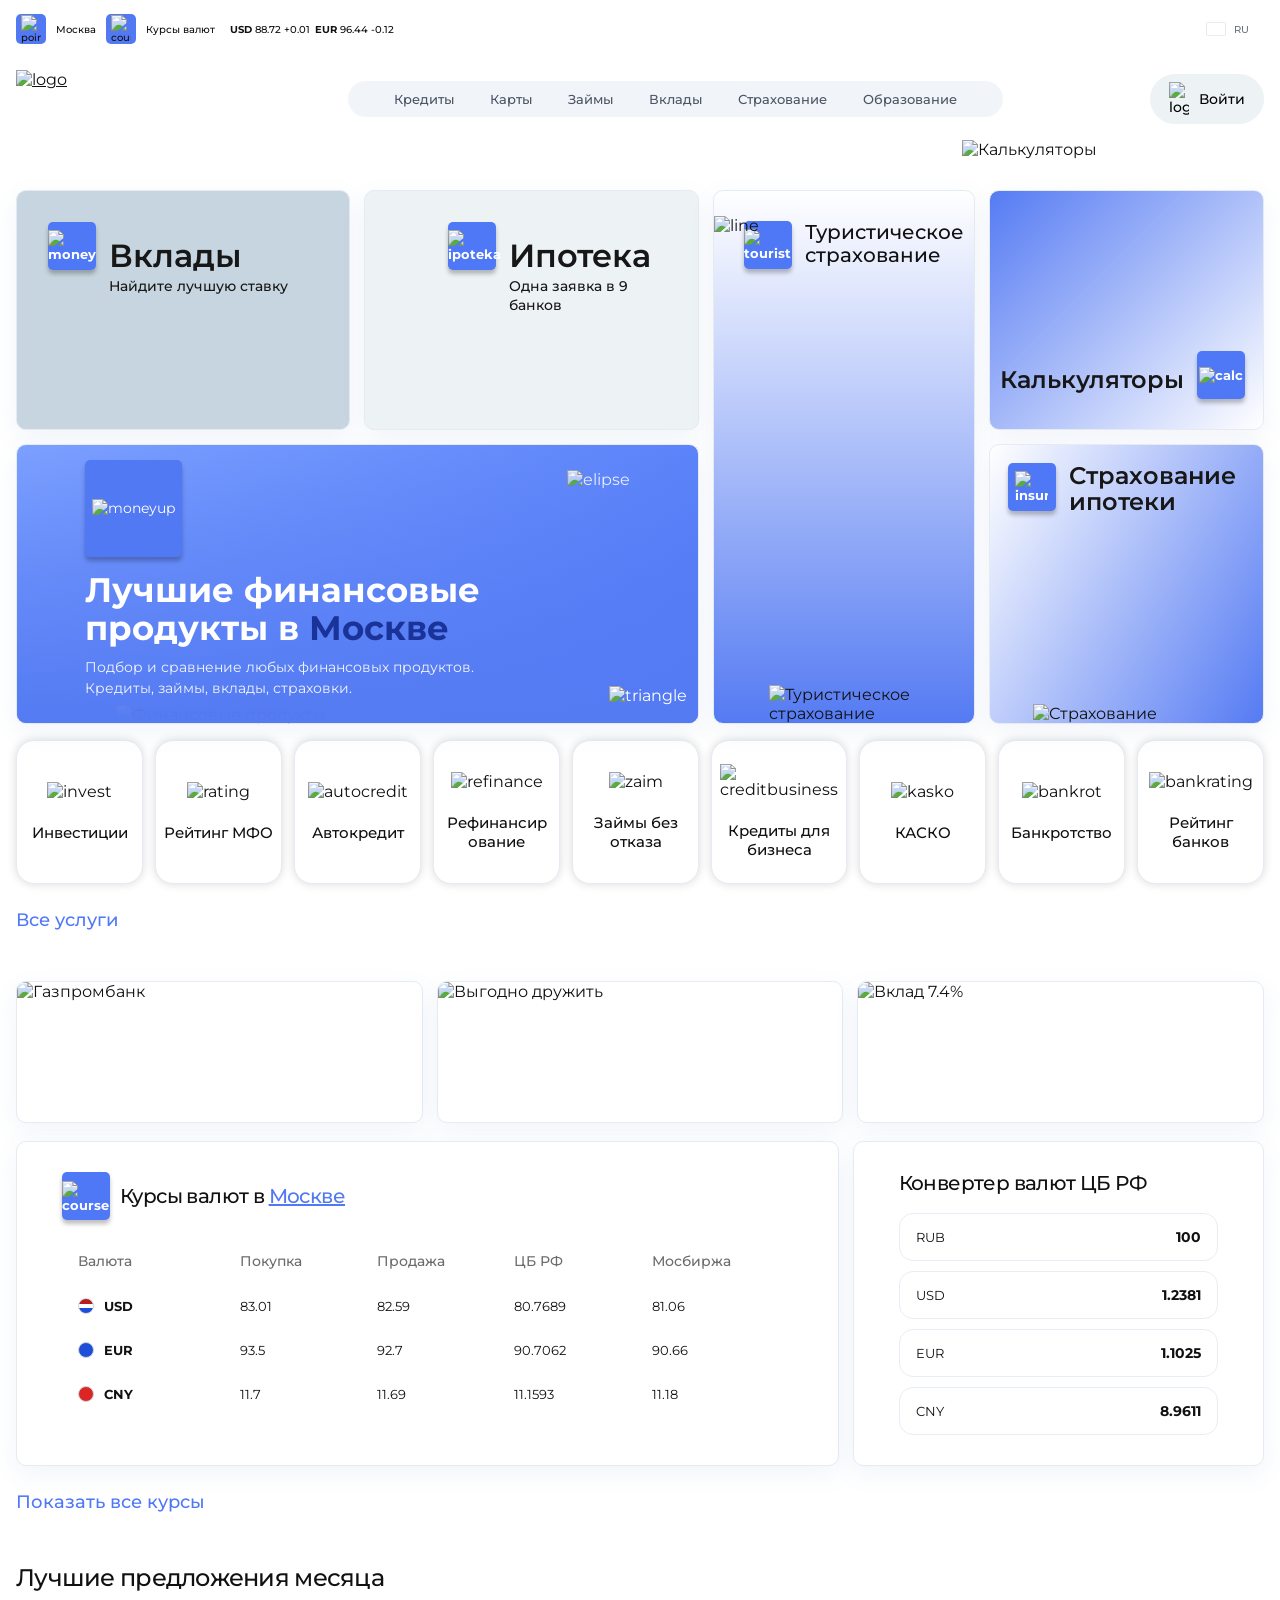
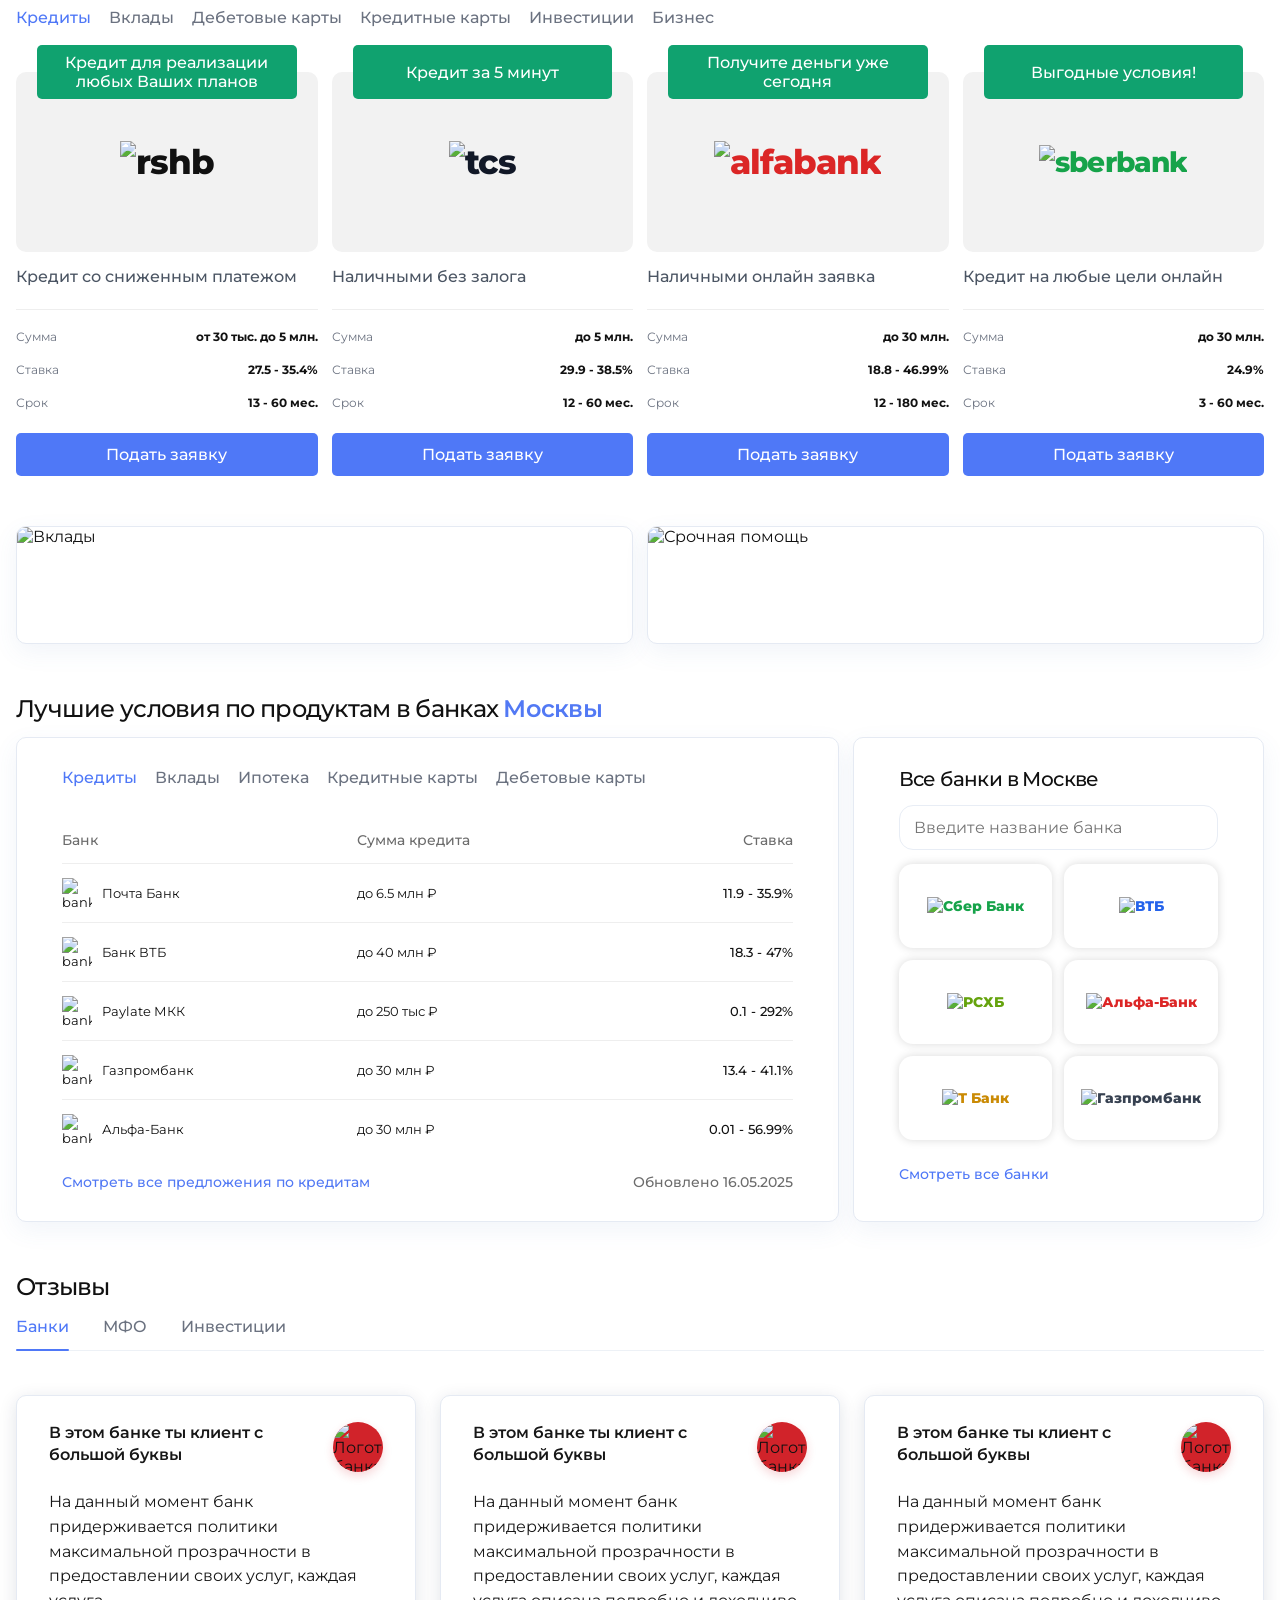
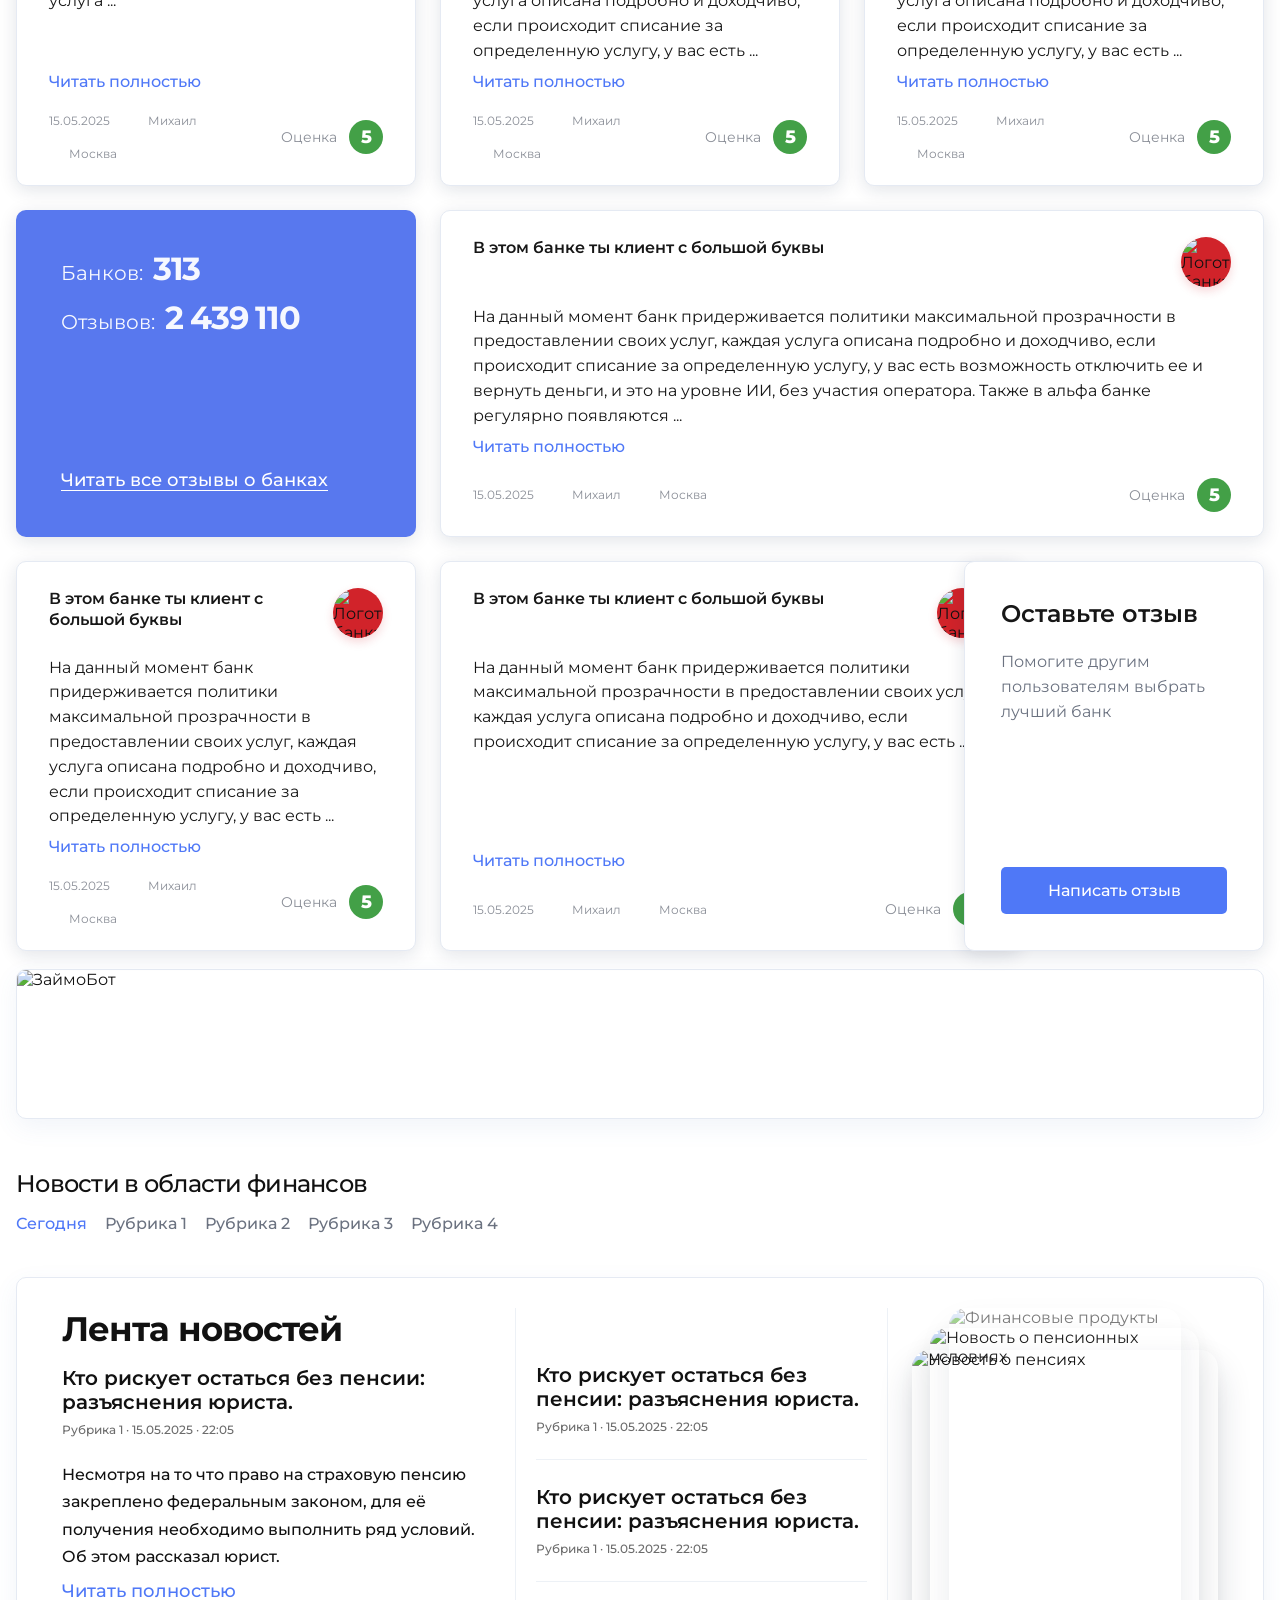
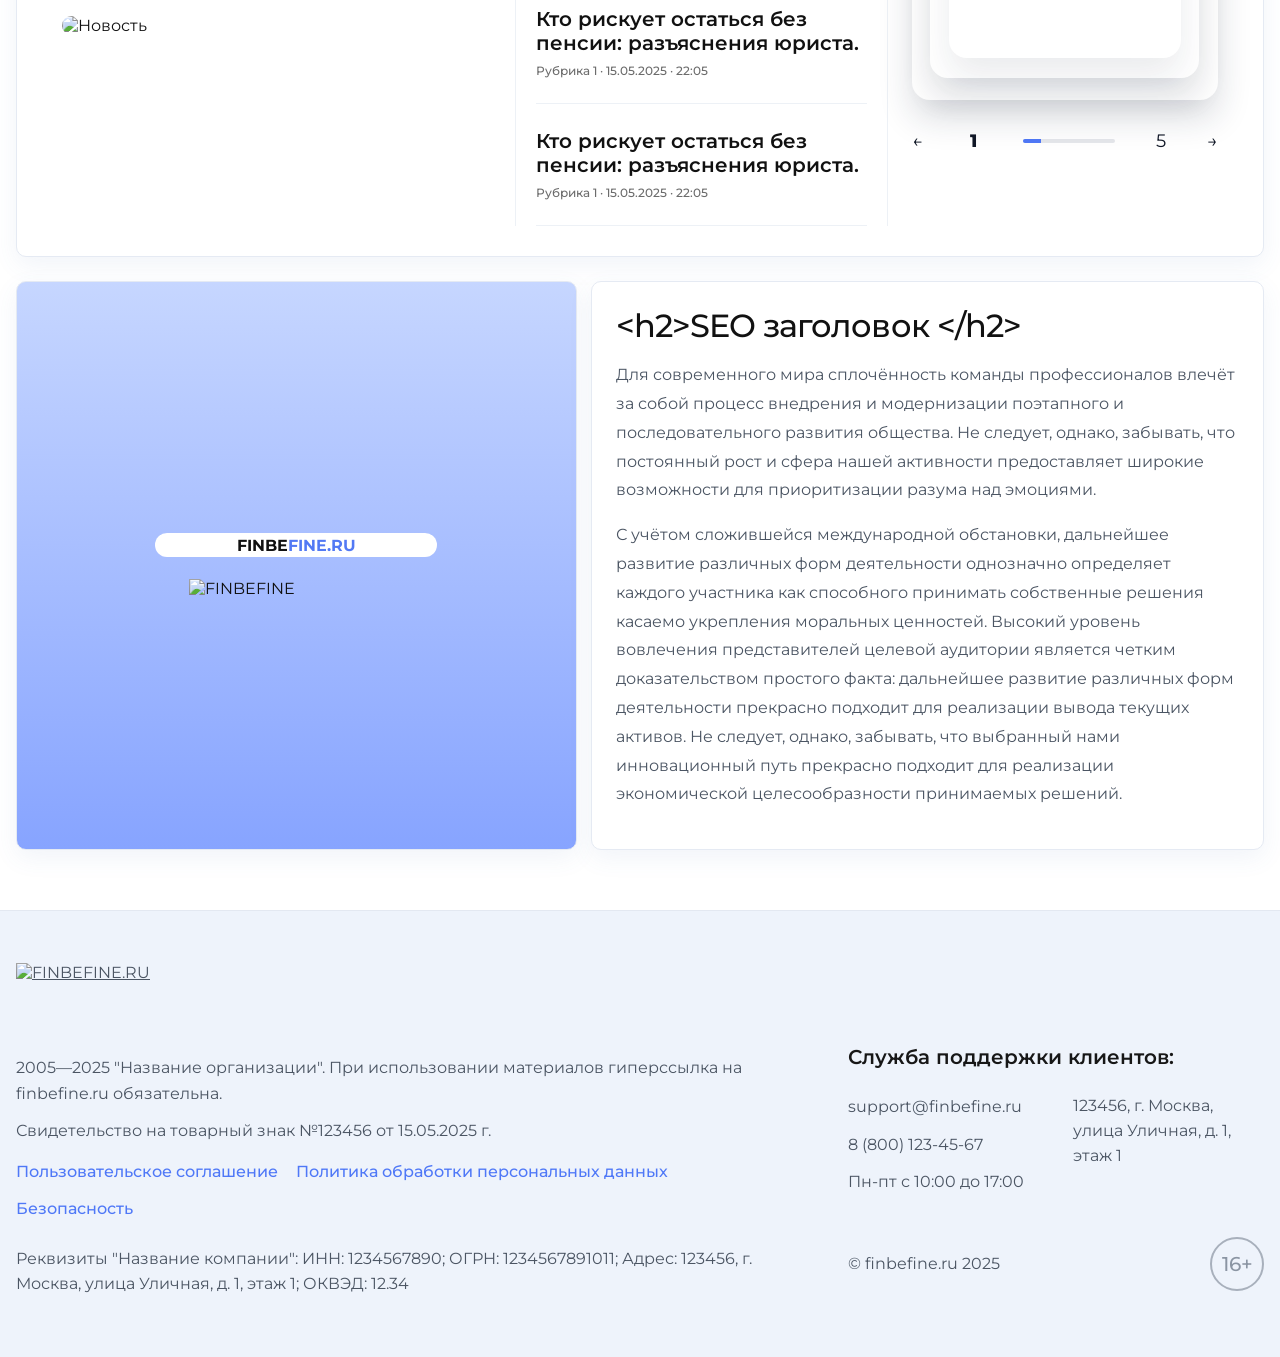
==== index.html @ 93155cd9 "Add files via upload" ====
<!doctype html>
<html lang="ru">
<head>
  <meta charset="UTF-8" />
  <meta name="viewport" content="width=device-width, initial-scale=1.0" />
  <title>FINBEFINE — главная страница</title>
  <link rel="preconnect" href="https://fonts.googleapis.com">
  <link rel="preconnect" href="https://fonts.gstatic.com" crossorigin>
  <link href="https://fonts.googleapis.com/css2?family=Montserrat:ital,wght@0,100..900;1,100..900&display=swap" rel="stylesheet">
  <link rel="icon" type="image/x-icon" href="favicon.ico">
  <link rel="stylesheet" href="./style.css?v=56">
</head>
<body>
  <header class="topbar">
    <div class="top-strip">
      <div class="container top-strip-inner">
        <div class="top-strip-links">
          <a href="#">
            <div class="icon">
              <img src="assets/point.svg" alt="point">
            </div>
            Москва
          </a>
          <div class="course">
            <a href="#">
              <div class="icon">
                <img src="assets/course.svg" alt="course">
              </div>
              Курсы валют
            </a>
            <div class="course-list">
              <div class="course-item">
                <span>USD</span>
                88.72 +0.01
              </div>
              <div class="course-item">
                <span>EUR</span>
                96.44 -0.12
              </div>
            </div>
          </div>
        </div>
        <div class="top-strip-actions language-select" data-language-select>
          <button class="language-toggle" type="button" aria-haspopup="listbox" aria-expanded="false">
            <span class="language-flag language-flag-ru" data-language-flag aria-hidden="true"></span>
            <span class="lang" data-language-current>RU</span>
            <span class="dropdown-arrow" aria-hidden="true">
              <img src="assets/arrow-down.svg" alt="">
            </span>
          </button>
          <div class="language-menu" role="listbox" aria-label="Выбор языка">
            <button class="language-option active" type="button" role="option" aria-selected="true" data-lang-value="RU" data-lang-code="ru" data-flag-class="language-flag-ru">
              <span class="language-flag language-flag-ru" aria-hidden="true"></span>
              Русский
            </button>
            <button class="language-option" type="button" role="option" aria-selected="false" data-lang-value="EN" data-lang-code="en" data-flag-class="language-flag-en">
              <span class="language-flag language-flag-en" aria-hidden="true"></span>
              English
            </button>
          </div>
        </div>
      </div>
    </div>
    <div class="container topbar-inner">
      <a href="index.html" class="brand">
        <img class="brand-mark" src="assets/logo.svg" alt="logo" />
      </a>

<input class="menu-toggle" type="checkbox" id="menu-toggle" aria-label="Открыть меню">
<label class="burger" for="menu-toggle" aria-hidden="true">
  <span></span>
  <span></span>
  <span></span>
</label>

<div class="mobile-menu">
  <nav class="nav" aria-label="Основное меню">
    <a href="credits.html">Кредиты</a>
    <a href="cards.html">Карты</a>
    <a href="zaimy.html">Займы</a>
    <a href="vklady.html">Вклады</a>
    <a href="insurance.html">Страхование</a>
    <a href="education.html">Образование</a>
  </nav>
  <button class="login-btn mobile-login-btn">
    <img src="assets/login.svg" alt="login">
    Войти
  </button>
</div>

      <div class="header-actions">
        <button class="login-btn">
          <img src="assets/login.svg" alt="login">
          Войти
        </button>
      </div>
    </div>
  </header>

  <main>
    <div class="container">
      <section class="hero">
        <img class="hero-man" src="./assets/hero-man.png" alt="Финансовые продукты" />
        <img class="hero-man-2" src="./assets/calc.png" alt="Калькуляторы" />
        <article class="card mini-card deposits-card">
          <div class="card-info">
            <div class="mini-icon">
              <img src="assets/money.svg" alt="money">
            </div>
            <div class="card-info__desc">
              <div class="mini-title">Вклады</div>
              <div class="mini-subtitle">Найдите лучшую ставку</div>
            </div>
          </div>
        </article>

        <article class="card mini-card mortgage-card">
          <div class="card-info">
            <div class="mini-icon">
              <img src="assets/ipoteka.svg" alt="ipoteka">
            </div>
            <div class="card-info__desc">
              <div class="mini-title">Ипотека</div>
              <div class="mini-subtitle">Одна заявка в 9 банков</div>
            </div>
          </div>
        </article>

        <article class="card hero-travel">
          <div class="hero-travel-line">
            <img src="assets/line.svg" alt="line">
          </div>
          <div class="card-info">
            <div class="mini-icon">
              <img src="assets/tourist.svg" alt="tourist">
            </div>
            <div class="card-info__desc">
              <h2>Туристическое страхование</h2>
            </div>
          </div>
          <img class="travel-image" src="./assets/hero-travel.png" alt="Туристическое страхование" />
        </article>

        <article class="card calc-card accent">
          <div class="card-info">
            <div class="card-info__desc">
              <div class="mini-title">Калькуляторы</div>
            </div>
            <div class="mini-icon">
              <img src="assets/calc.svg" alt="calc">
            </div>
          </div>
        </article>

        <article class="card hero-main">
          <div class="hero-card-before"></div>
          <div class="hero-main-content">
            <div class="hero-card-icon">
              <img src="assets/moneyup.svg" alt="moneyup">
            </div>
            <h1>Лучшие финансовые продукты в <span>Москве</span></h1>
            <p>Подбор и сравнение любых финансовых продуктов. Кредиты, займы, вклады, страховки.</p>
          </div>
          <div class="hero-card-circle">
            <img src="assets/elipse.svg" alt="elipse">
          </div>
          <div class="hero-card-triangle">
            <img src="assets/triangle.svg" alt="triangle">
          </div>
        </article>

        <article class="card insurance-card">
          <div class="card-info">
            <div class="mini-icon">
              <img src="assets/insurance.svg" alt="insurance">
            </div>
            <div class="card-info__desc">
              <div class="mini-title">Страхование ипотеки</div>
            </div>
          </div>
          <img src="./assets/insurance.png" alt="Страхование" />
        </article>
      </section>

      <section class="services">
        <div class="service">
          <div class="service-icon">
            <img src="assets/invest.svg" alt="invest">
          </div>
          <span>Инвестиции</span>
        </div>
        <div class="service">
          <div class="service-icon">
            <img src="assets/rating.svg" alt="rating">
          </div>
          <span>Рейтинг МФО</span>
        </div>
        <div class="service">
          <div class="service-icon">
            <img src="assets/autocredit.svg" alt="autocredit">
          </div>
          <span>Автокредит</span>
        </div>
        <div class="service">
          <div class="service-icon">
            <img src="assets/refinance.svg" alt="refinance">
          </div>
          <span>Рефинансирование</span>
        </div>
        <div class="service">
          <div class="service-icon">
            <img src="assets/zaim.svg" alt="zaim">
          </div>
          <span>Займы без отказа</span>
        </div>
        <div class="service">
          <div class="service-icon">
            <img src="assets/creditbusiness.svg" alt="creditbusiness">
          </div>
          <span>Кредиты для бизнеса</span>
        </div>
        <div class="service">
          <div class="service-icon">
            <img src="assets/kasko.svg" alt="kasko">
          </div>
          <span>КАСКО</span>
        </div>
        <div class="service">
          <div class="service-icon">
            <img src="assets/bankrot.svg" alt="bankrot">
          </div>
          <span>Банкротство</span>
        </div>
        <div class="service">
          <div class="service-icon">
            <img src="assets/bankrating.svg" alt="bankrating">
          </div>
          <span>Рейтинг банков</span>
        </div>
      </section>

      <a class="section-link" href="#">Все услуги</a>

      <section class="banners">
        <a class="banner image-banner" href="#!" aria-label="Перейти к предложению Газпромбанка"><img src="./assets/banner-gpb.png" alt="Газпромбанк"></a>
        <a class="banner image-banner" href="#!" aria-label="Перейти к предложению Выгодно дружить"><img src="./assets/banner-friend.png" alt="Выгодно дружить"></a>
        <a class="banner image-banner" href="#!" aria-label="Перейти к предложению по вкладу 7.4%"><img src="./assets/banner-purple.png" alt="Вклад 7.4%"></a>
      </section>

      <section class="rates-grid">
        <article class="rates-card">
          <div class="rates-title">
            <div class="title-icon">
              <img src="assets/course.svg" alt="course">
            </div>
            <h3>
              Курсы валют в <a href="#">Москве</a>
            </h3>
          </div>

          <div class="rates-table">
            <div class="row head">
              <div>Валюта</div>
              <div>Покупка</div>
              <div>Продажа</div>
              <div>ЦБ РФ</div>
              <div>Мосбиржа</div>
            </div>
            <div class="row">
              <div class="currency"><span class="flag us"></span>USD</div>
              <div>83.01</div>
              <div>82.59</div>
              <div>80.7689</div>
              <div>81.06</div>
            </div>
            <div class="row">
              <div class="currency"><span class="flag eu"></span>EUR</div>
              <div>93.5</div>
              <div>92.7</div>
              <div>90.7062</div>
              <div>90.66</div>
            </div>
            <div class="row">
              <div class="currency"><span class="flag cn"></span>CNY</div>
              <div>11.7</div>
              <div>11.69</div>
              <div>11.1593</div>
              <div>11.18</div>
            </div>
          </div>

        </article>

        <article class="converter-card">
          <h3>Конвертер валют ЦБ РФ</h3>
          <div class="converter-list">
            <div class="converter-row"><span>RUB</span><strong>100</strong></div>
            <div class="converter-row"><span>USD</span><strong>1.2381</strong></div>
            <div class="converter-row"><span>EUR</span><strong>1.1025</strong></div>
            <div class="converter-row"><span>CNY</span><strong>8.9611</strong></div>
          </div>
        </article>
      </section>

      <a class="section-link" href="#">Показать все курсы</a>

      <section class="offers-section">
        <div class="section-head">
          <h2>Лучшие предложения месяца</h2>
          <div class="tabs offer-tabs" role="tablist" aria-label="Лучшие предложения месяца">
            <button class="active" type="button" role="tab" aria-selected="true" data-offer-tab="credits">Кредиты</button>
            <button type="button" role="tab" aria-selected="false" data-offer-tab="deposits">Вклады</button>
            <button type="button" role="tab" aria-selected="false" data-offer-tab="debit">Дебетовые карты</button>
            <button type="button" role="tab" aria-selected="false" data-offer-tab="credit-cards">Кредитные карты</button>
            <button type="button" role="tab" aria-selected="false" data-offer-tab="investments">Инвестиции</button>
            <button type="button" role="tab" aria-selected="false" data-offer-tab="business">Бизнес</button>
          </div>
        </div>
        <div class="offers-panel active" data-offer-panel="credits">
          <div class="offers-grid">
          <article class="offer-card">
            <div class="offer-label">Кредит для реализации любых Ваших планов</div>
            <div class="offer-bank">
              <div class="offer-bank-img">
                <img src="assets/rshb.svg" alt="rshb">
              </div>
            </div>
            <div class="offer-desc">Кредит со сниженным платежом</div>
            <div class="offer-meta"><span>Сумма</span><strong>от 30 тыс. до 5 млн.</strong></div>
            <div class="offer-meta"><span>Ставка</span><strong>27.5 - 35.4%</strong></div>
            <div class="offer-meta"><span>Срок</span><strong>13 - 60 мес.</strong></div>
            <button class="primary-btn">Подать заявку</button>
          </article>
          <article class="offer-card">
            <div class="offer-label">Кредит за 5 минут</div>
            <div class="offer-bank tinkoff">
              <img src="assets/tcs.svg" alt="tcs">
            </div>
            <div class="offer-desc">Наличными без залога</div>
            <div class="offer-meta"><span>Сумма</span><strong>до 5 млн.</strong></div>
            <div class="offer-meta"><span>Ставка</span><strong>29.9 - 38.5%</strong></div>
            <div class="offer-meta"><span>Срок</span><strong>12 - 60 мес.</strong></div>
            <button class="primary-btn">Подать заявку</button>
          </article>
          <article class="offer-card">
            <div class="offer-label">Получите деньги уже сегодня</div>
            <div class="offer-bank alfa">
              <img src="assets/alfabank 1.svg" alt="alfabank">
            </div>
            <div class="offer-desc">Наличными онлайн заявка</div>
            <div class="offer-meta"><span>Сумма</span><strong>до 30 млн.</strong></div>
            <div class="offer-meta"><span>Ставка</span><strong>18.8 - 46.99%</strong></div>
            <div class="offer-meta"><span>Срок</span><strong>12 - 180 мес.</strong></div>
            <button class="primary-btn">Подать заявку</button>
          </article>
          <article class="offer-card">
            <div class="offer-label">Выгодные условия!</div>
            <div class="offer-bank sber">
              <img src="assets/sberbank.svg" alt="sberbank">
            </div>
            <div class="offer-desc">Кредит на любые цели онлайн</div>
            <div class="offer-meta"><span>Сумма</span><strong>до 30 млн.</strong></div>
            <div class="offer-meta"><span>Ставка</span><strong>24.9%</strong></div>
            <div class="offer-meta"><span>Срок</span><strong>3 - 60 мес.</strong></div>
            <button class="primary-btn">Подать заявку</button>
          </article>
          </div>
        </div>
        <div class="offers-panel" data-offer-panel="deposits">
          <div class="offers-placeholder">
            <div class="placeholder-icon">%</div>
            <h3>Вклады скоро появятся</h3>
            <p>Готовим подборку банков с понятными сроками, ставками и условиями пополнения.</p>
          </div>
        </div>
        <div class="offers-panel" data-offer-panel="debit">
          <div class="offers-placeholder">
            <div class="placeholder-icon">₽</div>
            <h3>Дебетовые карты в работе</h3>
            <p>Скоро добавим карты с кэшбэком, бесплатным обслуживанием и удобными лимитами.</p>
          </div>
        </div>
        <div class="offers-panel" data-offer-panel="credit-cards">
          <div class="offers-placeholder">
            <div class="placeholder-icon">✦</div>
            <h3>Кредитные карты появятся позже</h3>
            <p>Здесь будет подборка с льготным периодом, лимитами и стоимостью обслуживания.</p>
          </div>
        </div>
        <div class="offers-panel" data-offer-panel="investments">
          <div class="offers-placeholder">
            <div class="placeholder-icon">↑</div>
            <h3>Инвестиционные предложения готовятся</h3>
            <p>Собираем варианты для старта и пополнения инвестиционных счетов.</p>
          </div>
        </div>
        <div class="offers-panel" data-offer-panel="business">
          <div class="offers-placeholder">
            <div class="placeholder-icon">Б</div>
            <h3>Предложения для бизнеса скоро будут</h3>
            <p>Добавим расчетные счета, кредиты и сервисы для предпринимателей.</p>
          </div>
        </div>
      </section>

      <section class="double-promos">
        <a class="promo-strip image-banner" href="#!" aria-label="Перейти к баннеру Вклады"><img src="./assets/figma/promo-deposit.png" alt="Вклады"></a>
        <a class="promo-strip image-banner" href="#!" aria-label="Перейти к баннеру Срочная помощь"><img src="./assets/figma/promo-credit.png" alt="Срочная помощь"></a>
      </section>

      <section class="banks-section">
        <div class="section-head section-head-tight">
          <h2>Лучшие условия по продуктам в банках <span>Москвы</span></h2>
        </div>
        <div class="banks-grid-wide">
          <article class="terms-card">
            <div class="tabs compact bank-tabs" role="tablist" aria-label="Лучшие условия по продуктам в банках Москвы">
              <button class="active" type="button" role="tab" aria-selected="true" data-bank-tab="credits">Кредиты</button>
              <button type="button" role="tab" aria-selected="false" data-bank-tab="deposits">Вклады</button>
              <button type="button" role="tab" aria-selected="false" data-bank-tab="mortgage">Ипотека</button>
              <button type="button" role="tab" aria-selected="false" data-bank-tab="credit-cards">Кредитные карты</button>
              <button type="button" role="tab" aria-selected="false" data-bank-tab="debit">Дебетовые карты</button>
            </div>
            <div class="bank-panel active" data-bank-panel="credits">
              <div class="terms-table">
                <div class="terms-row head"><div>Банк</div><div>Сумма кредита</div><div>Ставка</div></div>
                <div class="terms-row"><div class="bank"><img src="assets/bank1.png" alt="bank"> Почта Банк</div><div>до 6.5 млн ₽</div><div>11.9 - 35.9%</div></div>
                <div class="terms-row"><div class="bank"><img src="assets/bank2.png" alt="bank"> Банк ВТБ</div><div>до 40 млн ₽</div><div>18.3 - 47%</div></div>
                <div class="terms-row"><div class="bank"><img src="assets/bank3.png" alt="bank"> Paylate МКК</div><div>до 250 тыс ₽</div><div>0.1 - 292%</div></div>
                <div class="terms-row"><div class="bank"><img src="assets/bank4.png" alt="bank"> Газпромбанк</div><div>до 30 млн ₽</div><div>13.4 - 41.1%</div></div>
                <div class="terms-row"><div class="bank"><img src="assets/bank5.png" alt="bank"> Альфа-Банк</div><div>до 30 млн ₽</div><div>0.01 - 56.99%</div></div>
              </div>
              <div class="compact-bottom">
                <a href="#">Смотреть все предложения по кредитам</a>
                <div class="date">Обновлено 16.05.2025</div>
              </div>
            </div>
            <div class="bank-panel" data-bank-panel="deposits">
              <div class="offers-placeholder bank-placeholder">
                <div class="placeholder-icon">%</div>
                <h3>Условия по вкладам скоро появятся</h3>
                <p>Подготовим ставки, сроки размещения и минимальные суммы по банкам Москвы.</p>
              </div>
            </div>
            <div class="bank-panel" data-bank-panel="mortgage">
              <div class="offers-placeholder bank-placeholder">
                <div class="placeholder-icon">⌂</div>
                <h3>Ипотечные условия в работе</h3>
                <p>Здесь появятся программы с первоначальным взносом, ставками и сроками кредита.</p>
              </div>
            </div>
            <div class="bank-panel" data-bank-panel="credit-cards">
              <div class="offers-placeholder bank-placeholder">
                <div class="placeholder-icon">✦</div>
                <h3>Кредитные карты добавим позже</h3>
                <p>Скоро покажем лимиты, льготные периоды и стоимость обслуживания по банкам.</p>
              </div>
            </div>
            <div class="bank-panel" data-bank-panel="debit">
              <div class="offers-placeholder bank-placeholder">
                <div class="placeholder-icon">₽</div>
                <h3>Дебетовые карты скоро будут</h3>
                <p>Добавим условия по кэшбэку, обслуживанию, переводам и снятию наличных.</p>
              </div>
            </div>
          </article>
          <article class="banks-list-card">
            <h3>Все банки в Москве</h3>
            <input class="bank-search" type="text" placeholder="Введите название банка" aria-label="Поиск банка" />
            <div class="bank-tiles" data-bank-list>
              <a class="bank-tile green" href="#!" data-bank-name="Сбер Банк Sberbank СБЕР">
                <img src="assets/sberbank-mini.svg" alt="Сбер Банк">
              </a>
              <a class="bank-tile blue" href="#!" data-bank-name="ВТБ VTB">
                <img src="assets/vtb-mini.svg" alt="ВТБ">
              </a>
              <a class="bank-tile green2" href="#!" data-bank-name="РСХБ Россельхозбанк">
                <img src="assets/rshb-mini.svg" alt="РСХБ">
              </a>
              <a class="bank-tile red" href="#!" data-bank-name="Альфа-Банк Альфа Банк Alfabank">
                <img src="assets/alfabank-mini.svg" alt="Альфа-Банк">
              </a>
              <a class="bank-tile yellow" href="#!" data-bank-name="Т Банк Тинькофф T-Банк Tinkoff">
                <img src="assets/tcs-mini.svg" alt="Т Банк">
              </a>
              <a class="bank-tile gray" href="#!" data-bank-name="Газпромбанк Газпром Банк">
                <img src="assets/gazprombank-mini.svg" alt="Газпромбанк">
              </a>
            </div>
            <div class="bank-empty" hidden>
              <div class="placeholder-icon">?</div>
              <h4>Банк не найден</h4>
              <p>Попробуйте изменить запрос или посмотреть полный список банков.</p>
            </div>
            <a class="section-link" href="#">Смотреть все банки</a>
          </article>
        </div>
      </section>

      <section class="reviews-section">
        <div class="section-head section-head-tight">
          <h2>Отзывы</h2>
          <div class="tabs compact review-tabs" role="tablist" aria-label="Отзывы">
            <button class="active" type="button" role="tab" aria-selected="true" data-review-tab="banks">Банки</button>
            <button type="button" role="tab" aria-selected="false" data-review-tab="mfo">МФО</button>
            <button type="button" role="tab" aria-selected="false" data-review-tab="investments">Инвестиции</button>
          </div>
        </div>
        <div class="review-panel active" data-review-panel="banks">
          <div class="reviews-grid">
            <article class="review-card review-one">
              <div class="review-top"><h4>В этом банке ты клиент с большой буквы</h4><span class="review-badge"><img src="assets/bank-logo.png" alt="Логотип банка"></span></div>
              <p>На данный момент банк придерживается политики максимальной прозрачности в предоставлении своих услуг, каждая услуга ...</p>
              <a href="#" class="section-link">Читать полностью</a>
            <div class="review-bottom">
              <div class="review-meta"><span>15.05.2025</span><span>Михаил</span><span>Москва</span></div>
              <div class="review-score"><span>Оценка</span><b class="score">5</b></div>
            </div>
            </article>
            <article class="review-card review-two">
              <div class="review-top"><h4>В этом банке ты клиент с большой буквы</h4><span class="review-badge"><img src="assets/bank-logo.png" alt="Логотип банка"></span></div>
              <p>На данный момент банк придерживается политики максимальной прозрачности в предоставлении своих услуг, каждая услуга описана подробно и доходчиво, если происходит списание за определенную услугу, у вас есть ...</p>
              <a href="#" class="section-link">Читать полностью</a>
            <div class="review-bottom">
              <div class="review-meta"><span>15.05.2025</span><span>Михаил</span><span>Москва</span></div>
              <div class="review-score"><span>Оценка</span><b class="score">5</b></div>
            </div>
            </article>
            <article class="review-card review-three">
              <div class="review-top"><h4>В этом банке ты клиент с большой буквы</h4><span class="review-badge"><img src="assets/bank-logo.png" alt="Логотип банка"></span></div>
              <p>На данный момент банк придерживается политики максимальной прозрачности в предоставлении своих услуг, каждая услуга описана подробно и доходчиво, если происходит списание за определенную услугу, у вас есть ...</p>
              <a href="#" class="section-link">Читать полностью</a>
            <div class="review-bottom">
              <div class="review-meta"><span>15.05.2025</span><span>Михаил</span><span>Москва</span></div>
              <div class="review-score"><span>Оценка</span><b class="score">5</b></div>
            </div>
            </article>
            <article class="review-card review-stat">
              <img class="stat-icon" src="./assets/figma/reviews-chat.png" alt="" />
              <div class="stat-line"><span>Банков:</span><strong>313</strong></div>
              <div class="stat-line"><span>Отзывов:</span><strong>2 439 110</strong></div>
              <a class="ghost-btn" href="#">Читать все отзывы о банках</a>
            </article>
            <article class="review-card review-wide">
              <div class="review-top"><h4>В этом банке ты клиент с большой буквы</h4><span class="review-badge"><img src="assets/bank-logo.png" alt="Логотип банка"></span></div>
              <p>На данный момент банк придерживается политики максимальной прозрачности в предоставлении своих услуг, каждая услуга описана подробно и доходчиво, если происходит списание за определенную услугу, у вас есть возможность отключить ее и вернуть деньги, и это на уровне ИИ, без участия оператора. Также в альфа банке регулярно появляются ...</p>
              <a href="#" class="section-link">Читать полностью</a>
            <div class="review-bottom">
              <div class="review-meta"><span>15.05.2025</span><span>Михаил</span><span>Москва</span></div>
              <div class="review-score"><span>Оценка</span><b class="score">5</b></div>
            </div>
            </article>
            <article class="review-card review-four">
              <div class="review-top"><h4>В этом банке ты клиент с большой буквы</h4><span class="review-badge"><img src="assets/bank-logo.png" alt="Логотип банка"></span></div>
              <p>На данный момент банк придерживается политики максимальной прозрачности в предоставлении своих услуг, каждая услуга описана подробно и доходчиво, если происходит списание за определенную услугу, у вас есть ...</p>
              <a href="#" class="section-link">Читать полностью</a>
            <div class="review-bottom">
              <div class="review-meta"><span>15.05.2025</span><span>Михаил</span><span>Москва</span></div>
              <div class="review-score"><span>Оценка</span><b class="score">5</b></div>
            </div>
            </article>
            <article class="review-card review-five">
              <div class="review-top"><h4>В этом банке ты клиент с большой буквы</h4><span class="review-badge"><img src="assets/bank-logo.png" alt="Логотип банка"></span></div>
              <p>На данный момент банк придерживается политики максимальной прозрачности в предоставлении своих услуг, каждая услуга описана подробно и доходчиво, если происходит списание за определенную услугу, у вас есть ...</p>
              <a href="#" class="section-link">Читать полностью</a>
            <div class="review-bottom">
              <div class="review-meta"><span>15.05.2025</span><span>Михаил</span><span>Москва</span></div>
              <div class="review-score"><span>Оценка</span><b class="score">5</b></div>
            </div>
            </article>
            <article class="review-card leave-review">
              <h4>Оставьте отзыв</h4>
              <p>Помогите другим пользователям выбрать лучший банк</p>
              <button class="primary-btn">Написать отзыв</button>
            </article>
          </div>
        </div>
        <div class="review-panel" data-review-panel="mfo">
          <div class="offers-placeholder review-placeholder">
            <div class="placeholder-icon">М</div>
            <h3>Отзывы о МФО скоро появятся</h3>
            <p>Соберем свежие оценки пользователей по займам, скорости выдачи и качеству поддержки.</p>
          </div>
        </div>
        <div class="review-panel" data-review-panel="investments">
          <div class="offers-placeholder review-placeholder">
            <div class="placeholder-icon">↑</div>
            <h3>Отзывы об инвестициях в работе</h3>
            <p>Здесь появятся мнения клиентов о брокерах, приложениях и инвестиционных сервисах.</p>
          </div>
        </div>
      </section>

      <a class="bot-banner image-banner long-banner" href="#!" aria-label="Перейти к ЗаймоБоту"><img src="./assets/figma/promo-bot.png" alt="ЗаймоБот"></a>

      <section class="news-section">
        <div class="section-head section-head-tight">
          <h2>Новости в области финансов</h2>
          <div class="tabs compact news-tabs" role="tablist" aria-label="Новости в области финансов">
            <button class="active" type="button" role="tab" aria-selected="true" data-news-tab="today">Сегодня</button>
            <button type="button" role="tab" aria-selected="false" data-news-tab="rubric-1">Рубрика 1</button>
            <button type="button" role="tab" aria-selected="false" data-news-tab="rubric-2">Рубрика 2</button>
            <button type="button" role="tab" aria-selected="false" data-news-tab="rubric-3">Рубрика 3</button>
            <button type="button" role="tab" aria-selected="false" data-news-tab="rubric-4">Рубрика 4</button>
          </div>
        </div>
        <div class="news-panel active" data-news-panel="today">
        <article class="news-card">
          <div class="news-col news-feature">
            <h3>Лента новостей</h3>
            <h4>Кто рискует остаться без пенсии: разъяснения юриста.</h4>
            <div class="news-meta">Рубрика 1 · 15.05.2025 · 22:05</div>
            <p>Несмотря на то что право на страховую пенсию закреплено федеральным законом, для её получения необходимо выполнить ряд условий. Об этом рассказал юрист.</p>
            <a href="#" class="section-link">Читать полностью</a>
            <img src="./assets/figma/news-old-man.png" alt="Новость">
          </div>
          <div class="news-col news-list">
            <div class="news-item"><h5>Кто рискует остаться без пенсии: разъяснения юриста.</h5><div class="news-meta">Рубрика 1 · 15.05.2025 · 22:05</div></div>
            <div class="news-item"><h5>Кто рискует остаться без пенсии: разъяснения юриста.</h5><div class="news-meta">Рубрика 1 · 15.05.2025 · 22:05</div></div>
            <div class="news-item"><h5>Кто рискует остаться без пенсии: разъяснения юриста.</h5><div class="news-meta">Рубрика 1 · 15.05.2025 · 22:05</div></div>
            <div class="news-item"><h5>Кто рискует остаться без пенсии: разъяснения юриста.</h5><div class="news-meta">Рубрика 1 · 15.05.2025 · 22:05</div></div>
          </div>
          <div class="news-col news-slider" data-news-slider>
            <div class="news-slider-stack">
              <img class="slider-layer slider-layer-back slider-layer-back-two" data-slider-back-two src="./assets/hero-travel.png" alt="Следующая новость">
              <img class="slider-layer slider-layer-back slider-layer-back-one" data-slider-back-one src="./assets/figma/news-old-man.png" alt="Следующая новость">
              <img class="slider-layer slider-layer-front" data-slider-image src="./assets/figma/news-old-woman.png" alt="Новость о пенсиях">
            </div>
            <div class="slider-nav">
              <button class="slider-arrow" type="button" data-slider-prev aria-label="Предыдущая новость">←</button>
              <span class="slider-count" data-slider-current>1</span>
              <div class="slider-bar"><i data-slider-progress></i></div>
              <span data-slider-total>5</span>
              <button class="slider-arrow" type="button" data-slider-next aria-label="Следующая новость">→</button>
            </div>
          </div>
        </article>
        </div>
        <div class="news-panel" data-news-panel="rubric-1">
          <div class="offers-placeholder news-placeholder">
            <div class="placeholder-icon">1</div>
            <h3>Новости рубрики 1 скоро появятся</h3>
            <p>Подготовим материалы, аналитику и полезные обновления по этой теме.</p>
          </div>
        </div>
        <div class="news-panel" data-news-panel="rubric-2">
          <div class="offers-placeholder news-placeholder">
            <div class="placeholder-icon">2</div>
            <h3>Рубрика 2 пока наполняется</h3>
            <p>Здесь появится подборка свежих финансовых новостей и разборов.</p>
          </div>
        </div>
        <div class="news-panel" data-news-panel="rubric-3">
          <div class="offers-placeholder news-placeholder">
            <div class="placeholder-icon">3</div>
            <h3>Материалы рубрики 3 в работе</h3>
            <p>Скоро добавим публикации, которые помогут быстрее ориентироваться в финансах.</p>
          </div>
        </div>
        <div class="news-panel" data-news-panel="rubric-4">
          <div class="offers-placeholder news-placeholder">
            <div class="placeholder-icon">4</div>
            <h3>Рубрика 4 скоро будет доступна</h3>
            <p>Команда готовит новые статьи и важные обновления для этого раздела.</p>
          </div>
        </div>
      </section>

      <section class="seo-section">
        <article class="seo-brand card">
          <div class="logo-name">
            FINBE<span>FINE.RU</span>
          </div>
          <img src="assets/logo-seo.png" alt="FINBEFINE" />
        </article>
        <article class="seo-copy card">
          <h2>&lt;h2&gt;SEO заголовок &lt;/h2&gt;</h2>
          <p>Для современного мира сплочённость команды профессионалов влечёт за собой процесс внедрения и модернизации поэтапного и последовательного развития общества. Не следует, однако, забывать, что постоянный рост и сфера нашей активности предоставляет широкие возможности для приоритизации разума над эмоциями.</p>
          <p>С учётом сложившейся международной обстановки, дальнейшее развитие различных форм деятельности однозначно определяет каждого участника как способного принимать собственные решения касаемо укрепления моральных ценностей. Высокий уровень вовлечения представителей целевой аудитории является четким доказательством простого факта: дальнейшее развитие различных форм деятельности прекрасно подходит для реализации вывода текущих активов. Не следует, однако, забывать, что выбранный нами инновационный путь прекрасно подходит для реализации экономической целесообразности принимаемых решений.</p>
        </article>
      </section>
    </div>
  </main>

  <footer class="site-footer">
    <div class="container footer-wrap">
      <div class="footer-left">
        <a href="index.html" class="brand footer-brand">
          <img class="brand-mark" src="assets/logo.svg" alt="FINBEFINE.RU" />
        </a>
        <p>2005—2025 "Название организации". При использовании материалов гиперссылка на finbefine.ru обязательна.</p>
        <p>Свидетельство на товарный знак №123456 от 15.05.2025 г.</p>
        <div class="footer-links">
          <a href="#">Пользовательское соглашение</a>
          <a href="#">Политика обработки персональных данных</a>
          <a href="#">Безопасность</a>
        </div>
        <p>Реквизиты "Название компании": ИНН: 1234567890; ОГРН: 1234567891011; Адрес: 123456, г. Москва, улица Уличная, д. 1, этаж 1; ОКВЭД: 12.34</p>
      </div>
      <div class="footer-right">
        <nav class="footer-socials" aria-label="Социальные сети">
          <a href="#!" aria-label="Дзен"><img src="assets/dzen.svg" alt=""></a>
          <a href="#!" aria-label="ВКонтакте"><img src="assets/vk.svg" alt=""></a>
          <a href="#!" aria-label="Telegram"><img src="assets/tg.svg" alt=""></a>
        </nav>
        <div class="support-title">Служба поддержки клиентов:</div>
        <div class="footer-support">
          <div class="footer-support-main">
            <a href="mailto:support@finbefine.ru">support@finbefine.ru</a>
            <a href="tel:88001234567">8 (800) 123-45-67</a>
            <span>Пн-пт с 10:00 до 17:00</span>
          </div>
          <address>123456, г. Москва, улица Уличная, д. 1, этаж 1</address>
        </div>
        <div class="footer-bottom-row">
          <div class="copy">© finbefine.ru 2025</div>
          <div class="age-badge" aria-label="Возрастное ограничение 16 плюс">16+</div>
        </div>
      </div>
    </div>
  </footer>
  <script>
    document.addEventListener('DOMContentLoaded', function () {
      function setupTabs(tabSelector, panelSelector, tabAttribute, panelAttribute) {
        var tabs = Array.prototype.slice.call(document.querySelectorAll(tabSelector));
        var panels = Array.prototype.slice.call(document.querySelectorAll(panelSelector));

        tabs.forEach(function (tab) {
          tab.addEventListener('click', function () {
            var target = tab.getAttribute(tabAttribute);

            tabs.forEach(function (item) {
              var isActive = item === tab;
              item.classList.toggle('active', isActive);
              item.setAttribute('aria-selected', isActive ? 'true' : 'false');
            });

            panels.forEach(function (panel) {
              panel.classList.toggle('active', panel.getAttribute(panelAttribute) === target);
            });
          });
        });
      }

      setupTabs('[data-offer-tab]', '[data-offer-panel]', 'data-offer-tab', 'data-offer-panel');
      setupTabs('[data-bank-tab]', '[data-bank-panel]', 'data-bank-tab', 'data-bank-panel');
      setupTabs('[data-review-tab]', '[data-review-panel]', 'data-review-tab', 'data-review-panel');
      setupTabs('[data-news-tab]', '[data-news-panel]', 'data-news-tab', 'data-news-panel');

      var languageSelect = document.querySelector('[data-language-select]');
      if (languageSelect) {
        var languageToggle = languageSelect.querySelector('.language-toggle');
        var languageCurrent = languageSelect.querySelector('[data-language-current]');
        var languageFlag = languageSelect.querySelector('[data-language-flag]');
        var languageOptions = Array.prototype.slice.call(languageSelect.querySelectorAll('.language-option'));

        function closeLanguageMenu() {
          languageSelect.classList.remove('open');
          languageToggle.setAttribute('aria-expanded', 'false');
        }

        languageToggle.addEventListener('click', function () {
          var isOpen = languageSelect.classList.toggle('open');
          languageToggle.setAttribute('aria-expanded', isOpen ? 'true' : 'false');
        });

        languageOptions.forEach(function (option) {
          option.addEventListener('click', function () {
            languageCurrent.textContent = option.getAttribute('data-lang-value');
            document.documentElement.setAttribute('lang', option.getAttribute('data-lang-code'));
            languageFlag.className = 'language-flag ' + option.getAttribute('data-flag-class');

            languageOptions.forEach(function (item) {
              var isActive = item === option;
              item.classList.toggle('active', isActive);
              item.setAttribute('aria-selected', isActive ? 'true' : 'false');
            });

            closeLanguageMenu();
          });
        });

        document.addEventListener('click', function (event) {
          if (!languageSelect.contains(event.target)) {
            closeLanguageMenu();
          }
        });

        document.addEventListener('keydown', function (event) {
          if (event.key === 'Escape') {
            closeLanguageMenu();
          }
        });
      }

      var newsSlider = document.querySelector('[data-news-slider]');
      if (newsSlider) {
        var slides = [
          { src: './assets/figma/news-old-woman.png', alt: 'Новость о пенсиях' },
          { src: './assets/figma/news-old-man.png', alt: 'Новость о пенсионных условиях' },
          { src: './assets/hero-man.png', alt: 'Финансовые продукты' },
          { src: './assets/hero-travel.png', alt: 'Туристическое страхование' },
          { src: './assets/promo-credit.png', alt: 'Помощь с кредитом' }
        ];
        var currentSlide = 0;
        var isSliderAnimating = false;
        var sliderStack = newsSlider.querySelector('.news-slider-stack');
        var frontImage = newsSlider.querySelector('[data-slider-image]');
        var backOneImage = newsSlider.querySelector('[data-slider-back-one]');
        var backTwoImage = newsSlider.querySelector('[data-slider-back-two]');
        var currentLabel = newsSlider.querySelector('[data-slider-current]');
        var totalLabel = newsSlider.querySelector('[data-slider-total]');
        var progress = newsSlider.querySelector('[data-slider-progress]');
        var prevButton = newsSlider.querySelector('[data-slider-prev]');
        var nextButton = newsSlider.querySelector('[data-slider-next]');

        function getSlide(index) {
          return slides[(index + slides.length) % slides.length];
        }

        function setImage(image, slide) {
          image.src = slide.src;
          image.alt = slide.alt;
        }

        function updateNewsSlider(direction) {
          setImage(frontImage, getSlide(currentSlide));
          setImage(backOneImage, getSlide(currentSlide + 1));
          setImage(backTwoImage, getSlide(currentSlide + 2));
          currentLabel.textContent = String(currentSlide + 1);
          totalLabel.textContent = String(slides.length);
          progress.style.width = ((currentSlide + 1) / slides.length * 100) + '%';

          if (direction) {
            sliderStack.classList.remove('is-next', 'is-prev');
            void sliderStack.offsetWidth;
            sliderStack.classList.add(direction === 'prev' ? 'is-prev' : 'is-next');
          }
        }

        function moveNewsSlider(step, direction) {
          if (isSliderAnimating) {
            return;
          }
          isSliderAnimating = true;
          currentSlide = (currentSlide + step + slides.length) % slides.length;
          updateNewsSlider(direction);
          window.setTimeout(function () {
            sliderStack.classList.remove('is-next', 'is-prev');
            isSliderAnimating = false;
          }, 480);
        }

        prevButton.addEventListener('click', function () {
          moveNewsSlider(-1, 'prev');
        });

        nextButton.addEventListener('click', function () {
          moveNewsSlider(1, 'next');
        });

        updateNewsSlider();
      }

      var bankSearch = document.querySelector('.bank-search');
      var bankTiles = Array.prototype.slice.call(document.querySelectorAll('[data-bank-name]'));
      var bankEmpty = document.querySelector('.bank-empty');

      if (bankSearch && bankTiles.length && bankEmpty) {
        function normalizeBankText(value) {
          return value.toLowerCase().replace(/[\s\-]+/g, '');
        }

        bankSearch.addEventListener('input', function () {
          var query = normalizeBankText(bankSearch.value.trim());
          var visibleCount = 0;

          bankTiles.forEach(function (tile) {
            var name = normalizeBankText(tile.getAttribute('data-bank-name'));
            var isVisible = !query || name.indexOf(query) !== -1;
            tile.hidden = !isVisible;
            if (isVisible) {
              visibleCount += 1;
            }
          });

          bankEmpty.hidden = visibleCount > 0;
        });
      }
    });
  </script>
</body>

</html>
---- style.css ----
:root {
  --bg: #f5f7fb;
  --card: #ffffff;
  --line: #e5eaf3;
  --text: #111111;
  --muted: #6b7280;
  --blue: #4f78f7;
  --blue-2: #7ea2ff;
  --green: #10A26F;
  --shadow: 0 8px 24px rgba(80, 111, 173, 0.08);
  --radius-xl: 28px;
  --radius-lg: 10px;
  --radius-md: 18px;
  --container: 1400px;
}
* { box-sizing: border-box; }
html { overflow-x: hidden; }
body { margin: 0; overflow-x: hidden; font-family: 'Montserrat', sans-serif; background: #ffffff; color: var(--text); }
img { max-width: 100%; display: block; }
a { color: inherit; }
button,input { font: inherit; }
.container { max-width: var(--container); margin: 0 auto; padding: 0 16px; }
.topbar { background: #fff; position: sticky; top: 0; z-index: 20; padding-top: 14px;}
.top-strip { background: #fff; padding-bottom: 14px; }
.top-strip-inner { min-height: 30px; display: flex; align-items: center; justify-content: space-between; gap: 16px; }
.top-strip-links,.top-strip-actions { display: flex; align-items: center; gap: 10px; color: #111111; font-size: 12px; font-weight: 600; }
.top-strip-actions img { width: 20px; }
.language-select { position:relative; }
.language-toggle { display:flex; align-items:center; gap:8px; border:0; background:transparent; padding:4px 0; cursor:pointer; color:#111; }
.language-flag { width:20px; height:14px; border-radius:2px; box-shadow:inset 0 0 0 1px rgba(0,0,0,.08); flex:0 0 auto; background-size:cover; background-position:center; }
.language-flag-ru { background-image:url("assets/flag.png"); }
.language-flag-en { background:linear-gradient(180deg,#b91c1c 0 14%,#fff 14% 28%,#b91c1c 28% 42%,#fff 42% 56%,#b91c1c 56% 70%,#fff 70% 84%,#b91c1c 84% 100%); position:relative; overflow:hidden; }
.language-flag-en::before { content:''; position:absolute; left:0; top:0; width:42%; height:54%; background:#1d4ed8; }
.language-menu { position:absolute; top:calc(100% + 8px); right:0; min-width:150px; padding:8px; border:1px solid #e5eaf3; border-radius:12px; background:#fff; box-shadow:0 16px 38px rgba(23,39,84,.14); opacity:0; transform:translateY(-6px); pointer-events:none; transition:opacity .18s ease, transform .18s ease; z-index:45; }
.language-select.open .language-menu { opacity:1; transform:translateY(0); pointer-events:auto; }
.language-select.open .dropdown-arrow { transform:rotate(180deg); }
.language-option { width:100%; display:flex; align-items:center; gap:10px; border:0; background:transparent; border-radius:9px; padding:9px 10px; color:#111; cursor:pointer; text-align:left; font-size:13px; }
.language-option:hover,.language-option.active { background:#f1f4f9; color:var(--blue); }
.top-strip-links a { display: flex; align-items: center; column-gap: 10px; text-decoration: none; position: relative; font-size: 10px; font-weight: 500; }
.top-strip-links a .icon { display: flex; align-items: center; justify-content: center; width: 30px; height: 30px; background: #5279F4; border-radius: 5px; }
.top-strip-links a .icon img { width: 20px; }
.course {
  display: flex; align-items: center; column-gap: 15px;
}
.course-list {
  display: flex; align-items: center; column-gap: 5px;
}
.course-item {
  font-size: 10px;
  font-weight: 500;
}
.course-item span {
  font-weight: bold;
}
.flag-mini { width: 18px; height: 12px; display: inline-block; border-radius: 2px; box-shadow: inset 0 0 0 1px rgba(0,0,0,.08); background: linear-gradient(180deg,#fff 0 33%,#2563eb 33% 66%,#dc2626 66%); }
.topbar-inner { display: flex; align-items: center; justify-content: space-between; gap: 16px; padding: 12px 16px; }
.brand { display: flex; align-items: center; gap: 10px; min-width: 190px; }
.brand-mark { display: flex; width: auto; height: 58px; object-fit: contain; flex: 0 0 auto; transition: all 0.3s ease; }
.brand-mark:hover { opacity: 0.7; }
.brand-name { font-size: 20px; font-weight: 800; }
.footer-brand .brand-mark { width: 223px; }
.nav { display: flex; gap: 4px; background: #f1f4f9; padding: 6px 30px; border-radius: 999px; flex-wrap: wrap; justify-content: center; }
.nav a { text-decoration: none; color: #4b5563; padding: 4px 16px; border-radius: 999px; font-size: 13px; font-weight: 500; }
.nav a:hover { background: #fff; }
.header-actions { display: flex; align-items: center; gap: 12px; min-width: 120px; justify-content: flex-end; }
.lang { font-size: 10px; color: var(--muted); font-weight: 500; }
.dropdown-arrow img {
  width: 7px;
}
.login-btn,.primary-btn,.ghost-btn { transition: .2s ease; cursor: pointer; }
.login-btn:hover,.primary-btn:hover,.ghost-btn:hover { transform: translateY(-1px); }
.login-btn { display: flex; align-items: center; border: 1px solid #EDF2F5; background: #EDF2F5; border-radius: 999px; padding: 7px 18px; font-weight: 500; font-size: 14px; column-gap: 10px; }
main { padding: 50px 0 36px; }
.login-btn img { width: 20px; }
.card { background: var(--card); border: 1px solid var(--line); border-radius: 10px; box-shadow: var(--shadow); overflow: hidden; position: relative; }
.hero { display: grid; grid-template-columns: 1.02fr 1.02fr .8fr .84fr; grid-template-rows: 240px 280px; gap: 14px; position: relative; }
.mini-card { padding: 18px; background: #edf2f7; }
.card-info {
  display: flex;
  column-gap: 13px;
}
.hero-card-before { 
  background: #557BF3;
  background: linear-gradient(180deg,#557af300 0%, #557BF3 100%); 
  width: 100%;
  height: 100%;
  position: absolute;
  left: 0;
  bottom: 0; 
  right: 0;
  top: 0;
  z-index: 1;
  }
.deposits-card { grid-column: 1; grid-row: 1; background-color: #C6D5DF; padding: 31px; }
.mortgage-card { grid-column: 2; grid-row: 1; background-color: #EDF2F5; padding: 31px 31px 31px 83px; }
.mini-icon { width: 48px; min-width: 48px; height: 48px; border-radius: 5px; background: var(--blue); color: white; display: grid; place-items: center; font-size: 13px; font-weight: 700; margin-bottom: 12px; box-shadow: 0 4px 4px rgba(0,0,0,.25); }
.mini-title { font-size: 32px; font-weight: 600; line-height: 1.1; margin-top: 16px; margin-bottom: 4px; color: #171717; }
.mini-subtitle { font-size: 14px; color: #171717; line-height: 1.35; font-weight: 500; }
.hero-main { grid-column: 1 / 3; grid-row: 2; background: linear-gradient(135deg, #7ca0ff 0%, #4f78f7 100%); color: white; padding: 24px 30px 24px 68px; display: flex; align-items: flex-end; }
.hero-man { position: absolute; left: 100px; bottom: 0px; width: 530px; z-index: 1; }
.hero-man-2 {
  width: 251px;
  position: absolute;
  top: -50px;
  right: 51px;
  z-index: 1;
}
.hero-main-content { max-width: 440px; position: relative; z-index: 2; }
.hero-card-icon { width: 97px; height: 97px; border-radius: 5px; background: #5279F4; display:grid; place-items:center; margin-bottom: 14px; font-size: 14px; box-shadow: 0 4px 4px rgba(0, 0, 0, .25); }
.hero-main h1 { font-size: 34px; line-height: 1.12; margin: 0 0 10px; }
.hero-main h1 span {
  color: #193399;
}
.hero-card-triangle {
  position: absolute;
  z-index: 1;
  bottom: 18px;
  right: 11px;
}
.hero-card-circle {
  position: absolute;
  right: 68px;
  top: 25px;
}
.hero-main p { margin: 0; font-size: 14px; line-height: 1.5; color: rgba(255,255,255,.92); }
.hero-travel { grid-column: 3; grid-row: 1 / 3; background: linear-gradient(180deg, #ffffff 0%, #557BF3 100%); padding: 30px; }
.hero-travel h2 { margin: 0; max-width: 190px; font-size: 20px; font-weight: 500; line-height: 1.15; position: relative; z-index: 2; }
.hero-travel-line {
  position: absolute;
  right: 0;
  top: 25px;
  z-index: 1;
  width: 100%;
}
.travel-image { position: absolute; bottom: 0; right: 0px; width: 205px; }
.accent {
  display: flex;
  align-items: flex-end;
  justify-content: flex-end;
  background: linear-gradient(-45deg, #ffffff 0%, #557BF3 100%)!important;
}
.accent .mini-title {
  font-size: 24px;
}
.accent .card-info {
  justify-content: flex-end;
}
.calc-card { grid-column: 4; grid-row: 1; padding: 18px; background: linear-gradient(135deg, #dfe8ff, #8faeff); }
.calc-illu { position: absolute; right: 20px; top: 18px; width: 96px; height: 96px; }
.calc-body { position: absolute; inset: 0 10px 0 0; background: linear-gradient(180deg,#2c72ea,#0f4ec5); border-radius: 16px; transform: rotate(18deg); box-shadow: 0 12px 25px rgba(31,88,208,.28); }
.calc-screen { position: absolute; top: 18px; right: 28px; width: 42px; height: 16px; background: rgba(255,255,255,.9); border-radius: 6px; transform: rotate(18deg); }
.insurance-card { grid-column: 4; grid-row: 2; padding: 18px; display: flex; justify-content: space-between; align-items: end; background: linear-gradient(120deg, #ffffff 0%, #557BF3 100%); }
.insurance-card img { width: 230px;
   position: absolute; right: 0; bottom: 0; }
.insurance-card { display: flex; align-items: start; }
.insurance-card .mini-title {
  font-size: 24px;
  margin-top: 0;
}
.insurance-card .mini-icon {
  display: flex;
  align-items: center;
  justify-content: center;
}
.insurance-card .mini-icon img {
  position: relative;
  width: 33px;
  margin-right: 0;
}
.services { display: grid; grid-template-columns: repeat(9, 1fr); gap: 12px; margin-top: 16px; }
.service { display: flex; flex-direction: column; justify-content: center; align-items: center; row-gap: 23px; background: white; border: 1px solid var(--line); border-radius: var(--radius-md); box-shadow: 0 0 10px rgba(0, 0, 0, .15); text-align: center; padding: 14px 8px; max-width: 146px; min-height: 144px; transition: transform .2s ease, box-shadow .2s ease; cursor: pointer; }
.service span { display: block; font-size: 15px; font-weight: 500; line-height: 1.25; color: #111111; overflow-wrap: anywhere; }
.section-link { display: inline-block; margin-top: 25px; color: var(--blue); text-decoration: none; font-size: 18px; font-weight: 500; }
.section-link:hover {text-decoration: underline;}
.service:hover { transform: translateY(-2px); box-shadow: 0 12px 30px rgba(80, 111, 173, 0.13); }
.banners,.offers-grid,.reviews-grid,.double-promos,.seo-section { display:grid; gap:14px; }
.banners { grid-template-columns: repeat(3,1fr); margin-top: 50px; }
.banner,.promo-strip,.bot-banner { display:block; min-height: 142px; max-height: 280px; border-radius: var(--radius-lg); overflow: hidden; box-shadow: var(--shadow); border: 1px solid var(--line); background:white; text-decoration:none; transition: transform .2s ease, box-shadow .2s ease; }
.banner:hover,.promo-strip:hover,.bot-banner:hover { transform: translateY(-2px); box-shadow: 0 12px 30px rgba(80, 111, 173, 0.13); }
.banner:focus-visible,.promo-strip:focus-visible,.bot-banner:focus-visible { outline: 3px solid rgba(79,120,247,.35); outline-offset: 3px; }
.image-banner img { width:100%; height:100%; object-fit:cover; }
.rates-grid { display: grid; grid-template-columns: 1.8fr .9fr; gap: 14px; margin-top: 18px; }
.rates-card,.converter-card,.terms-card,.banks-list-card,.news-card { background: white; border: 1px solid var(--line); border-radius: 10px; box-shadow: var(--shadow); padding: 30px 45px; }
.banks-list-card .section-link { font-size: 14px; }
.rates-title { display: flex; align-items: center; gap: 10px; margin-bottom: 18px; }
.rates-title h3,.converter-card h3,.banks-list-card h3 { margin: 0; font-size: 20px; line-height: 1.15; letter-spacing: -0.03em; font-weight: 500;}
.rates-title h3 a {
  color: #5279F4;
  transition: all 0.3s ease;
}
.rates-title h3 a:hover {
  text-decoration: none;
}
.title-icon { 
  width: 48px;
  min-width: 48px;
  height: 48px;
  border-radius: 5px;
  background: var(--blue);
  color: white;
  display: grid;
  place-items: center;
  font-size: 13px;
  font-weight: 700;
  box-shadow: 0 4px 4px rgba(0, 0, 0, .25);
}
.title-icon img {
  height: 31px;
}
.rates-table,.terms-table { border-radius: 5px; overflow: hidden; }
.row { display: grid; grid-template-columns: 1.2fr 1fr 1fr 1fr 1fr; gap: 12px; padding: 14px 16px; font-size: 13px; align-items: center; }
.row:first-child,.terms-row:first-child { border-top:0; }
.row.head,.terms-row.head { color: #6C6C6C; font-weight: 500; font-size: 14px; }
.currency { display: flex; align-items: center; gap: 10px; font-weight: 700; }
.flag { width: 16px; height: 16px; border-radius: 50%; border: 1px solid #d1d5db; flex: 0 0 auto; }
.flag.us { background: linear-gradient(180deg,#b91c1c 33%,#fff 33% 66%,#1d4ed8 66%); }
.flag.eu { background: #1d4ed8; }
.flag.cn { background: #dc2626; }
.converter-list { display: grid; gap: 10px; margin-top: 18px; }
.converter-row { display: flex; justify-content: space-between; align-items: center; border: 1px solid #e8edf5; border-radius: 14px; padding: 14px 16px; font-size: 13px; }
.converter-row strong { font-size: 14px; }
.section-head { display:flex; flex-direction: column; justify-content:space-between; gap:16px; align-items:start; margin-bottom:14px; flex-wrap:wrap; }
.section-head h2 { margin:0; font-size: 24px; letter-spacing: -0.03em; font-weight: 500; }
.section-head h2 span { font-weight: 600; color: #5279F4; }
.tabs { display:flex; gap:18px; flex-wrap:wrap; color:#6b7280; font-size:16px; font-weight:500; }
.tabs button { appearance:none; border:0; background:transparent; padding:0; color:inherit; font:inherit; cursor:pointer; }
.tabs button:hover { color: var(--blue); }
.tabs .active { color: var(--blue); }
.tabs.compact {
  margin-bottom: 30px;
}
.offers-section,.banks-section,.reviews-section,.news-section { margin-top:50px; }
.offers-panel,.bank-panel,.review-panel,.news-panel { display:none; }
.offers-panel.active,.bank-panel.active,.review-panel.active,.news-panel.active { display:block; }
.bank-panel { margin-top: 18px; }
.offers-grid { grid-template-columns: repeat(4,1fr); margin-top: 45px; }
.offers-placeholder { margin-top:45px; min-height:268px; border:1px dashed #c9d5ec; border-radius:10px; background:linear-gradient(180deg,#ffffff 0%,#f7faff 100%); display:grid; place-items:center; text-align:center; padding:34px 22px; box-shadow:0 8px 30px rgba(36,78,170,.05); }
.offers-placeholder h3 { margin:12px 0 8px; font-size:22px; letter-spacing:-0.02em; }
.offers-placeholder p { max-width:460px; margin:0; color:#6b7280; font-size:15px; line-height:1.6; }
.placeholder-icon { width:52px; height:52px; border-radius:14px; display:grid; place-items:center; background:#edf4ff; color:var(--blue); font-size:22px; font-weight:800; }
.bank-placeholder { margin-top:0; min-height:315px; }
.review-placeholder { margin-top:0; min-height:260px; }
.news-placeholder { margin-top:18px; min-height:330px; }
.offer-card { background:white; border-radius:10px; position: relative; }
.offer-label { background: var(--green); color:white; border-radius:5px; text-align:center; padding:8px 10px; font-size:16px; font-weight:500; min-height: 54px; display:grid; place-items:center; margin-left: 21px; margin-right: 21px; position: absolute; top: -27px; z-index: 1; width: calc(100% - 42px); }
.offer-bank { height: 180px; background-color: #F2F2F2; display:grid; place-items:center; font-size: 34px; font-weight:800; letter-spacing:-0.03em; border-radius: 10px; }
.offer-bank.alfa { color:#db2626; }
.offer-bank.sber { color:#16a34a; font-size:28px; }
.offer-bank.tinkoff { color:#111827; }
.offer-desc { padding: 15px 0 23px; color:#4b5563; font-size:16px; font-weight: 500; border-bottom: 1px solid #EEEEEE; margin-bottom: 10px; }
.offer-meta { display:flex; justify-content:space-between; gap:10px; padding: 9px 0; font-size:12px; color:#6b7280; }
.offer-meta strong { color: var(--text); text-align:right; }
.primary-btn { width:100%; border:0; background: var(--blue); color:white; border-radius:5px; padding:12px 14px; font-weight:500; margin-top:14px; }
.double-promos { grid-template-columns: 1fr 1fr; margin-top:50px; }
.promo-strip { min-height: 118px; max-height: 220px; }
.banks-grid-wide { display:grid; grid-template-columns: 1.8fr .9fr; gap:14px; }
.terms-row { display:grid; grid-template-columns: 1.2fr 1fr .8fr; gap:12px; padding:14px 0 14px 0; border-top:1px solid #EEEEEE; font-size:13px; }
.terms-row .bank {
  display: flex;
  align-items: center;
}
.terms-row>div:nth-child(2) {
  display: flex;
  align-items: center;
}
.terms-row>div:nth-child(3) {
  display: flex;
  align-items: center;
  justify-content: flex-end;
}
.terms-row .bank img {
  width: 30px;
  height: 30px;
  margin-right: 10px;
}
.terms-row div:last-child { text-align:right; font-weight:500; }
.compact-bottom {
  display: flex;
  justify-content: space-between;
  font-size: 14px;
  font-weight: 500;
  margin-top: 15px;
  color: #6C6C6C;
}
.compact-bottom a {
  color: #5279F4;
  text-decoration: none;
}
.compact-bottom a:hover {
  text-decoration: underline;
}
.banks-list-card input { width:100%; margin-top: 14px; border:1px solid #e8edf5; border-radius:14px; padding:12px 14px; }
.bank-tiles { display:grid; grid-template-columns: repeat(2,1fr); gap:12px; margin-top:14px; }
.bank-tile { display: flex; align-items: center; justify-content: center; border-radius:14px; padding:18px 10px; background:#ffffff; text-align:center; font-weight:800; font-size:14px; box-shadow: 0 0 10px rgba(0, 0, 0, .15); height: 84px; text-decoration:none; transition: transform .2s ease, box-shadow .2s ease; }
.bank-tile:hover { transform: translateY(-2px); box-shadow: 0 12px 30px rgba(80,111,173,.13); }
.bank-tile:focus-visible { outline: 3px solid rgba(79,120,247,.35); outline-offset: 3px; }
.bank-tile[hidden] { display:none; }
.bank-empty { margin-top:14px; min-height:180px; border:1px dashed #c9d5ec; border-radius:14px; background:#f7faff; display:grid; place-items:center; text-align:center; padding:24px 16px; }
.bank-empty[hidden] { display:none; }
.bank-empty h4 { margin:10px 0 6px; font-size:18px; }
.bank-empty p { margin:0; color:#6b7280; font-size:13px; line-height:1.45; }
.bank-tile.green { color:#16a34a; }
.bank-tile.blue { color:#2563eb; }
.bank-tile.green2 { color:#65a30d; }
.bank-tile.red { color:#dc2626; }
.bank-tile.yellow { color:#ca8a04; }
.bank-tile.gray { color:#374151; }
.section-head-tight { align-items: start;}
.review-tabs { width:100%; border-bottom:1px solid #edf1f6; padding-bottom:0; gap:34px; }
.review-tabs button { position:relative; padding-bottom:14px; }
.review-tabs button.active::after { content:''; position:absolute; left:0; right:0; bottom:-1px; height:2px; border-radius:999px; background:var(--blue); }
.reviews-grid { grid-template-columns: repeat(6, minmax(0, 1fr)); grid-template-areas: "one one two two three three" "stat stat wide wide wide wide" "four four five five five leave"; gap:24px; align-items:stretch; }
.review-card { background:white; border:1px solid var(--line); border-radius:10px; box-shadow:0 4px 18px rgba(18,32,66,.12); padding:26px 32px 24px; min-height: 250px; display:flex; flex-direction:column; position:relative; }
.review-one { grid-area:one; }
.review-two { grid-area:two; }
.review-three { grid-area:three; }
.review-four { grid-area:four; }
.review-five { grid-area:five; justify-self:start; width:100%; max-width:580px; }
.review-wide { grid-area:wide; min-height:230px; }
.review-top { display:flex; justify-content:space-between; gap:18px; align-items:flex-start; }
.review-top h4,.leave-review h4 { margin:0; font-size:16px; line-height:1.35; font-weight:600; color:#171717; }
.review-badge { width:50px; height:50px; border-radius:50%; background:#d1232a; display:grid; place-items:center; flex:0 0 auto; box-shadow:0 4px 10px rgba(209,35,42,.18); overflow:hidden; }
.review-badge img { width:100%; height:100%; object-fit:contain; }
.review-card p { font-size:16px; line-height:1.55; color:#171717; flex:1; margin:18px 0 0; }
.review-card .section-link { margin-top:8px; font-size:16px; font-weight:500; }
.review-bottom { display:flex; justify-content:space-between; align-items:center; gap:18px; color:#8b8f98; font-size:14px; margin-top:22px; }
.review-meta { display:flex; align-items:center; gap:18px; flex-wrap:wrap; font-size: 12px; }
.review-meta span { white-space:nowrap; }
.review-meta span:not(:first-child)::before { content:''; display:inline-block; width:14px; height:14px; margin-right:6px; background:center / contain no-repeat; vertical-align:-2px; opacity:.55; }
.review-meta span:nth-child(2)::before { background-image:url("assets/user.svg"); }
.review-meta span:nth-child(3)::before { background-image:url("assets/map.svg"); }
.review-score { display:flex; align-items:center; gap:12px; white-space:nowrap; }
.score { width:34px; height:34px; border-radius:50%; background:#43a047; color:white; display:grid; place-items:center; font-size:18px; font-weight:800; }
.review-stat { grid-area:stat; min-height:250px; background:#5878ee; color:white; border-color:transparent; overflow:hidden; padding:42px 44px; justify-content:center; }
.stat-icon { position:absolute; right:38px; top:42px; width:82px; opacity:.95; filter: invert(1); pointer-events:none; }
.stat-line { display:flex; align-items:baseline; gap:10px; color:rgba(255,255,255,.95); font-size:20px; line-height:1.25; }
.stat-line + .stat-line { margin-top:16px; }
.stat-line strong { font-size:32px; line-height:1; letter-spacing:-0.04em; }
.ghost-btn { display:inline-flex; width:max-content; border:0; background:transparent; color:white; border-radius:0; padding:0 0 3px; font-weight:500; font-size:18px; margin-top:auto; text-decoration:underline; text-underline-offset:4px; }
.leave-review { grid-area:leave; justify-content:center; justify-self:end; width:100%; min-width: 300px; max-width:300px; min-height:250px; padding:36px; }
.leave-review p { color:#6b7280; margin:20px 0 28px; max-width:250px; }
.leave-review .primary-btn { margin-top:0; border-radius:5px; font-size:16px; padding:14px 18px; }
.leave-review h4 { font-size: 24px; }
.long-banner { margin-top:18px; min-height: 150px; }
.news-card { display:grid; grid-template-columns: 1.15fr 1fr .82fr; gap:24px; align-items:start; }
.news-feature h3 { margin:0 0 16px; font-size:34px; letter-spacing:-0.03em; }
.news-feature h4,.news-item h5 { margin:0; font-size:20px; line-height:1.2; font-weight: 600; }
.news-meta { margin-top:8px; color:#6C6C6C; font-size:12px; font-weight:500; }
.news-feature .section-link { margin-top: 10px; }
.news-feature p { font-size:16px; line-height:1.7; color:#111111; font-weight: 500; margin: 24px 0 0; }
.news-feature img { margin-top:14px; border-radius:18px; width:100%; height:auto; }
.news-list { border-left:1px solid #edf1f6; border-right:1px solid #edf1f6; padding:55px 20px 0; }
.news-item { padding-bottom:25px; margin-bottom:25px; border-bottom:1px solid #edf1f6; }
.news-item:last-child { margin-bottom:0; }
.news-slider { display:flex; flex-direction:column; align-items:center; }
.news-slider-stack { position:relative; width:min(100%, 330px); aspect-ratio: .78 / 1; padding-top:42px; }
.slider-layer { position:absolute; left:0; width:100%; border-radius:18px; object-fit:cover; box-shadow:0 18px 34px rgba(22,35,63,.16); transition: opacity .24s ease, transform .24s ease; will-change: transform, opacity; }
.news-slider-stack .slider-layer { margin-top:0; }
.slider-layer-front { top:42px; height:calc(100% - 42px); z-index:3; }
.slider-layer-back { height:calc(100% - 42px); pointer-events:none; }
.slider-layer-back-one { top:20px; left:6%; width:88%; z-index:2; opacity:.95; animation: sliderBackFloat 5s ease-in-out infinite; }
.slider-layer-back-two { top:0; left:12%; width:76%; z-index:1; opacity:.55; animation: sliderBackFloat 6s ease-in-out infinite reverse; }
.news-slider-stack.is-next .slider-layer-front { animation: sliderFrontNext .46s cubic-bezier(.2,.75,.25,1) both; }
.news-slider-stack.is-prev .slider-layer-front { animation: sliderFrontPrev .46s cubic-bezier(.2,.75,.25,1) both; }
.news-slider-stack.is-next .slider-layer-back-one,.news-slider-stack.is-prev .slider-layer-back-one { animation: sliderBackOneSwap .46s cubic-bezier(.2,.75,.25,1) both; }
.news-slider-stack.is-next .slider-layer-back-two,.news-slider-stack.is-prev .slider-layer-back-two { animation: sliderBackTwoSwap .46s cubic-bezier(.2,.75,.25,1) both; }
@keyframes sliderFrontNext {
  0% { opacity:0; transform:translateX(34px) scale(.965); filter:blur(2px); }
  65% { opacity:1; transform:translateX(-4px) scale(1.01); filter:blur(0); }
  100% { opacity:1; transform:translateX(0) scale(1); filter:blur(0); }
}
@keyframes sliderFrontPrev {
  0% { opacity:0; transform:translateX(-34px) scale(.965); filter:blur(2px); }
  65% { opacity:1; transform:translateX(4px) scale(1.01); filter:blur(0); }
  100% { opacity:1; transform:translateX(0) scale(1); filter:blur(0); }
}
@keyframes sliderBackOneSwap {
  0% { transform:translateY(8px) scale(.97); opacity:.55; }
  100% { transform:translateY(0) scale(1); opacity:.95; }
}
@keyframes sliderBackTwoSwap {
  0% { transform:translateY(12px) scale(.94); opacity:.25; }
  100% { transform:translateY(0) scale(1); opacity:.55; }
}
@keyframes sliderBackFloat {
  0%,100% { transform:translateY(0); }
  50% { transform:translateY(-3px); }
}
.slider-nav { display:flex; align-items:center; justify-content:space-between; gap:18px; width:min(100%, 330px); margin-top:28px; color:#111827; font-size:18px; }
.slider-arrow { appearance:none; border:0; background:transparent; color:#111827; font:inherit; cursor:pointer; padding:4px 0; line-height:1; }
.slider-arrow:hover { color:var(--blue); }
.slider-arrow:focus-visible { outline:3px solid rgba(79,120,247,.35); outline-offset:4px; border-radius:8px; }
.slider-count { color:#111827; font-weight:800; min-width:18px; text-align:center; }
.slider-bar { flex:1; max-width:92px; height:4px; background:#e5e7eb; border-radius:999px; overflow:hidden; }
.slider-bar i { display:block; width:20%; height:100%; background:var(--blue); transition:width .24s ease; }
.seo-section { grid-template-columns: 1fr 1.2fr; margin-top:24px; }
.seo-brand,.seo-copy { padding:24px; }
.seo-brand { min-height: 479px; display:flex; justify-content: center; align-items: center; flex-direction: column; row-gap: 22px; background: linear-gradient(180deg, #c6d6ff 0%, #87a4ff 100%); }
.seo-brand img { width:42%; max-height:220px; object-fit:contain; }
.seo-copy h2 { margin:0 0 14px; font-size: 32px; font-weight: 500; letter-spacing:-0.03em; }
.seo-copy p { color:#4b5563; font-size:16px; line-height:1.8; }
.logo-name {
  display: flex;
  align-items: center;
  justify-content: center;
  background-color: #ffffff;
  height: 24px;
  border-radius: 20px;
  width: 282px;
  font-weight: 700;
}
.logo-name span {
  color: #5279F4;
}
.site-footer { margin-top:24px; background:#eef3fb; border-top:1px solid #e3e8f1; }
.footer-wrap { display:grid; grid-template-columns: minmax(0, 1.65fr) minmax(360px, .9fr); gap:70px; padding:52px 16px 48px; align-items:start; }
.footer-brand { display:inline-flex; min-width:0; margin-bottom:34px; }
.footer-left { color:#4b5563; }
.footer-left p,.footer-right { color:#4b5563; font-size:16px; line-height:1.6; }
.footer-left p { max-width:810px; margin:0 0 12px; }
.footer-links { display:flex; gap:18px; flex-wrap:wrap; margin:18px 0 28px; }
.footer-links a { color:var(--blue); text-decoration:none; font-weight:500; }
.footer-links a:hover,.footer-support a:hover { text-decoration:underline; }
.footer-right { display:flex; flex-direction:column; align-items:stretch; min-height:260px; position:relative; }
.footer-socials { display:flex; justify-content:flex-end; align-items:center; gap:22px; margin-bottom:48px; }
.footer-socials a { display:grid; place-items:center; width:34px; height:34px; border-radius:10px; transition:transform .2s ease, opacity .2s ease; }
.footer-socials a:hover { transform:translateY(-2px); opacity:.8; }
.footer-socials a:focus-visible { outline:3px solid rgba(79,120,247,.35); outline-offset:3px; }
.footer-socials img { max-width:28px; max-height:28px; }
.footer-support { display:grid; grid-template-columns: 1fr 1fr; gap:34px; align-items:start; color:#4b5563; }
.footer-support-main { display:flex; flex-direction:column; gap:12px; }
.footer-support a { color:#4b5563; text-decoration:none; }
.footer-support address { font-style:normal; line-height:1.55; }
.support-title { color:#171717; font-size:20px; font-weight:600; line-height:1.2; margin:0 0 25px; }
.footer-bottom-row { display:flex; align-items:center; justify-content:space-between; gap:20px; margin-top:auto; padding-top:42px; }
.copy { margin:0; color:#4b5563; }
.age-badge { width:54px; height:54px; border:2px solid #a8b0bc; border-radius:50%; display:grid; place-items:center; color:#8b95a3; font-size:20px; font-weight:500; flex:0 0 auto; }

.menu-toggle { position: absolute; inline-size: 1px; block-size: 1px; opacity: 0; pointer-events: none; }
.burger { display: none; width: 44px; height: 44px; border: 1px solid #EDF2F5; border-radius: 12px; background: #EDF2F5; align-items: center; justify-content: center; flex-direction: column; gap: 5px; cursor: pointer; transition: background .2s ease, border-color .2s ease; }
.burger span { width: 20px; height: 2px; border-radius: 999px; background: #111; transition: transform .2s ease, opacity .2s ease; }
.mobile-menu { display: contents; }
.mobile-login-btn { display: none; }
.menu-toggle:checked + .burger span:nth-child(1) { transform: translateY(7px) rotate(45deg); }
.menu-toggle:checked + .burger span:nth-child(2) { opacity: 0; }
.menu-toggle:checked + .burger span:nth-child(3) { transform: translateY(-7px) rotate(-45deg); }

@media (max-width: 1180px) {
  :root { --container: 1120px; }
  main { padding-top: 32px; }
  .hero { grid-template-columns: 1fr 1fr; grid-template-rows: auto; }
  .deposits-card,.mortgage-card,.hero-travel,.calc-card,.hero-main,.insurance-card { grid-column: auto; grid-row: auto; min-height: 220px; }
  .hero-main { grid-column: 1 / -1; min-height: 330px; }
  .hero-travel,.insurance-card { min-height: 330px; }
  .hero-man { width: 430px; left: 8%; }
  .hero-man-2 { width: 210px; top: 210px; right: 8%; }
  .services { grid-template-columns: repeat(3, minmax(0, 1fr)); }
  .service { max-width: none; }
  .banners,.offers-grid,.reviews-grid { grid-template-columns: repeat(2, minmax(0, 1fr)); }
  .rates-grid,.banks-grid-wide,.news-card,.seo-section,.footer-wrap { grid-template-columns: 1fr; }
  .double-promos { grid-template-columns: 1fr 1fr; }
  .reviews-grid { grid-template-columns: repeat(2, minmax(0, 1fr)); grid-template-areas: "one two" "three stat" "wide wide" "four five" "leave leave"; }
  .footer-wrap { gap: 34px; }
  .footer-right { min-height: auto; }
  .footer-socials { justify-content: flex-start; margin-bottom: 28px; }
}

@media (max-width: 980px) {
  .topbar { padding-top: 8px; }
  .top-strip { padding-bottom: 8px; }
  .course-list { display: none; }
  .topbar-inner { position: relative; display: grid; grid-template-columns: 1fr auto auto; gap: 10px; padding: 10px 16px; }
  .brand { min-width: 0; }
  .brand-mark { height: 46px; }
  .burger { display: flex; position: absolute; right: 16px; z-index: 35; }
  .header-actions { display: none; grid-column: 3; grid-row: 1; min-width: 0; }
  .header-actions .login-btn { padding: 10px; width: 44px; height: 44px; justify-content: center; }
  .header-actions .login-btn img { width: 18px; }
  .header-actions .login-btn { font-size: 0; column-gap: 0; }
  .mobile-menu { display: block; position: absolute; left: 16px; right: 16px; top: calc(100% + 8px); padding: 12px; background: #fff; border: 1px solid #E5EAF3; border-radius: 16px; box-shadow: 0 18px 45px rgba(23, 39, 84, .14); opacity: 0; transform: translateY(-8px); pointer-events: none; transition: opacity .2s ease, transform .2s ease; z-index: 30; }
  .menu-toggle:checked ~ .mobile-menu { opacity: 1; transform: translateY(0); pointer-events: auto; }
  .nav { display: grid; grid-template-columns: repeat(2, minmax(0, 1fr)); gap: 8px; padding: 0; background: transparent; border-radius: 0; }
  .nav a { display: flex; align-items: center; min-height: 44px; padding: 10px 12px; background: #F5F7FB; border-radius: 5px; color: #111; }
  .nav a:hover { background: #EDF2F5; }
  .mobile-login-btn { display: none; }
  .mini-title { font-size: 26px; }
  .hero-main h1 { font-size: 30px; }
  .section-head { gap: 10px; width:100%; min-width:0; }
  .tabs { width:100%; max-width:100%; min-width:0; overflow-x:auto; overflow-y:hidden; flex-wrap:nowrap; padding-bottom:8px; scroll-snap-type:x proximity; -webkit-overflow-scrolling:touch; scrollbar-width:none; }
  .tabs::-webkit-scrollbar { display:none; }
  .tabs span,.tabs button { white-space: nowrap; flex:0 0 auto; scroll-snap-align:start; }
}

@media (max-width: 760px) {
  .container { padding: 0 12px; }
  body { background: #ffffff; }
  main { padding: 18px 0 28px; }
  .top-strip-inner { min-height: auto; }
  .top-strip-links { gap: 8px; }
  .top-strip-links a { column-gap: 6px; }
  .top-strip-links a .icon { width: 24px; height: 24px; }
  .top-strip-links a .icon img { width: 15px; }
  .top-strip-actions { gap: 6px; }
  .top-strip-actions img { width: 18px; }
  .brand-mark { height: 40px; }
  .burger,.header-actions .login-btn { width: 40px; height: 40px; border-radius: 10px; }
  .mobile-menu { left: 12px; right: 12px; }
  .nav { grid-template-columns: 1fr; }
  .mobile-login-btn { display: flex; margin-top: 10px; width: 100%; justify-content: center; border-radius: 5px; }
  .hero { grid-template-columns: 1fr; gap: 12px; }
  .deposits-card,.mortgage-card,.hero-travel,.calc-card,.hero-main,.insurance-card { min-height: 100px; padding: 20px; }
  .card-info { column-gap: 10px; }
  .mini-icon,.title-icon { width: 40px; min-width: 40px; height: 40px; }
  .mini-title,.accent .mini-title,.insurance-card .mini-title { font-size: 22px; margin-top: 8px; }
  .mini-subtitle { font-size: 13px; }
  .hero-main { min-height: 360px; padding: 22px; align-items: flex-end; }
  .hero-man { width: min(82vw, 360px); left: 50%; transform: translateX(-50%); bottom: 118px; }
  .hero-card-icon { width: 54px; height: 54px; margin-bottom: 10px; }
  .hero-main h1 { font-size: 26px; max-width: 310px; }
  .hero-main p { font-size: 13px; max-width: 320px; }
  .hero-card-circle { right: 24px; top: 24px; }
  .hero-card-triangle { width: 24px; }
  .hero-travel { min-height: 300px; }
  .travel-image { width: 190px; }
  .hero-man-2 { display: none; }
  .calc-card { min-height: 100px; }
  .accent { justify-content: flex-start; align-items: center; }
  .accent .card-info { justify-content: flex-start; width: 100%; align-items: center; }
  .calc-card .mini-icon { order: -1; margin-bottom: 0; }
  .calc-card .mini-title { margin-top: 0; margin-bottom: 0; }
  .insurance-card { min-height: 230px; }
  .insurance-card img { width: 170px; }
  .services,.banners,.offers-grid,.reviews-grid,.double-promos,.rates-grid,.banks-grid-wide,.news-card,.seo-section,.footer-wrap { grid-template-columns: 1fr; }
  .services { gap: 10px; }
  .service { min-height: 92px; row-gap: 10px; border-radius: 12px; }
  .service span { font-size: 13px; }
  .section-link { margin-top: 16px; font-size: 15px; }
  .banners { margin-top: 28px; }
  .banner,.promo-strip,.bot-banner { min-height: auto; aspect-ratio: 2.7 / 1; max-height: none; }
  .rates-card,.converter-card,.terms-card,.banks-list-card,.news-card { padding: 16px; border-radius: 14px; }
  .rates-title h3,.converter-card h3,.banks-list-card h3 { font-size: 20px; }
  .rates-table,.terms-table { border-radius: 5px; }
  .row,.terms-row { grid-template-columns: 1fr 1fr; gap: 8px; padding: 12px; }
  .row.head,.terms-row.head { display: none; }
  .currency,.terms-row div:first-child { grid-column: 1 / -1; }
  .offers-grid { margin-top: 34px; gap: 36px; }
  .offer-bank { height: 138px; }
  .offers-placeholder { min-height: 220px; margin-top: 24px; padding: 28px 18px; }
  .bank-placeholder { min-height: 220px; margin-top: 0; }
  .review-placeholder { min-height: 220px; margin-top: 0; }
  .news-placeholder { min-height: 220px; margin-top: 14px; }
  .offers-placeholder h3 { font-size: 19px; }
  .offer-label { font-size: 14px; min-height: 46px; top: -23px; }
  .offer-desc { font-size: 14px; }
  .bank-tiles { grid-template-columns: 1fr; }
  .reviews-grid { grid-template-columns: 1fr; grid-template-areas: "one" "two" "three" "stat" "wide" "four" "five" "leave"; gap:16px; }
  .review-card { min-height: auto; border-radius: 10px; padding: 20px; }
  .leave-review { max-width: 100%; }
  .review-top h4,.leave-review h4 { font-size: 18px; }
  .review-badge { width: 44px; height: 44px; }
  .review-card p { font-size: 14px; }
  .review-bottom { align-items:flex-start; flex-direction:column; gap:10px; }
  .review-stat { padding: 28px; }
  .stat-line { font-size: 20px; }
  .stat-value { font-size: 34px; }
  .news-feature h3,.section-head h2,.seo-copy h2 { font-size: 24px; }
  .news-feature h4,.news-item h5 { font-size: 17px; }
  .news-list { border: 0; padding: 0; }
  .seo-brand { min-height: 220px; }
  .seo-brand img { width: 48%; }
  .footer-wrap { padding: 32px 12px; }
  .footer-brand { margin-bottom: 22px; }
  .footer-left p,.footer-right { font-size: 14px; }
  .footer-links { gap: 10px 16px; margin: 14px 0 20px; }
  .footer-support { grid-template-columns: 1fr; gap: 10px; }
  .footer-support address { margin: 6px 0 0; }
  .footer-bottom-row { padding-top: 24px; }
  .age-badge { width: 44px; height: 44px; font-size: 16px; }
  .footer-brand .brand-mark { width: auto; }
}

@media (max-width: 420px) {
  .top-strip-links .course { display: none; }
  .brand-mark { height: 36px; }
  .hero-main { min-height: 340px; }
  .hero-man { width: 300px; bottom: 248px; }
  .hero-main h1 { font-size: 23px; }
  .hero-man-2 { display: none; }
  .banner,.promo-strip,.bot-banner { aspect-ratio: 2.15 / 1; }
  .row,.terms-row { grid-template-columns: 1fr; }
  .offer-meta { flex-direction: column; gap: 4px; }
  .offer-meta strong { text-align: left; }
}

@media (prefers-reduced-motion: reduce) {
  .slider-layer,.slider-layer-back-one,.slider-layer-back-two { animation:none !important; transition:none !important; }
}
.nav a.active { background:#fff; color:var(--blue); font-weight:700; }
.card-lite { background:#fff; border:1px solid var(--line); border-radius:10px; box-shadow:var(--shadow); }
.credits-page main,.credits-page { background:#fff; }
.credits-page .container > section { margin-top:50px; }
.credits-hero { display:grid; grid-template-columns:minmax(0, 1fr) 486px; gap:34px; align-items:center; margin-top:20px!important; }
.credits-hero h1 { margin:0; max-width:530px; font-size:34px; line-height:1.16; font-weight:700; letter-spacing:-.03em; }
.credits-hero h1 span:last-child { color:var(--blue); }
.credits-hero p { max-width:810px; margin:18px 0 0; color:#4b5563; font-size:15px; line-height:1.65; }
.title-icon-inline { display:inline-grid; place-items:center; width:38px; height:38px; border-radius:6px; background:var(--blue); vertical-align:-2px; margin:0 4px; }
.title-icon-inline img { width:24px; filter:brightness(0) invert(1); }
.credits-hero-banner { display: flex; align-items: center; width: 486px; min-height:195px; max-height:195px; border-radius: 10px; overflow: hidden; }
.credit-filter { padding:0; border:0; box-shadow:none; margin-top:8px!important; }
.credit-filter h2 { margin:0 0 14px; font-size:24px; font-weight:600; }
.credit-filter-row { display:grid; grid-template-columns:1.25fr 1fr 1.35fr 180px; gap:12px; align-items:stretch; }
.credit-control { position:relative; display:flex; flex-direction:column; justify-content:center; gap:5px; min-height:64px; padding:10px 16px 12px; border:1px solid #e5eaf3; border-radius:5px; background:#fff; color:#a0a7b3; font-size:12px; box-shadow:0 3px 10px rgba(18,32,66,.08); }
.credit-control > span { line-height:1.1; }
.credit-filter input,.credit-filter select,.cards-filter-section .credit-control input,.cards-filter-section .credit-control select { width:100%; border:0; border-radius:0; margin:0; padding:0; color:#171717; background:transparent; font:inherit; font-size:15px; outline:0; }
.credit-filter select,.cards-filter-section .credit-control select { appearance:none; padding-right:22px; background-image:url("assets/arrow-bottom.svg"); background-repeat:no-repeat; background-position:right center; background-size:8px 8px; cursor:pointer; }
.credit-term-box { display:grid; grid-template-columns:1fr 58px; align-items:center; gap:12px; }
.credit-term-box select { height:28px; border-left:1px solid #d6dbe5; padding-left:16px; }
.credit-amount-range { --credit-progress:9%; position:absolute; left:0; right:0; bottom:0px; width:100%; height:4px; padding:0!important; accent-color:var(--blue); cursor:pointer; background:linear-gradient(90deg, var(--blue) 0 var(--credit-progress), #dbe4fb var(--credit-progress) 100%); }
.credit-amount-range::-webkit-slider-runnable-track { height:3px; background:transparent; }
.credit-amount-range::-webkit-slider-thumb { appearance:none; width:8px; height:8px; margin-top:-6px; border-radius:50%; background:#fff; box-shadow:inset 0 0 0 2px var(--blue); }
.credit-amount-range::-moz-range-track { height:3px; background:transparent; }
.credit-amount-range::-moz-range-thumb { width:8px; height:8px; border:0; border-radius:50%; background:#fff; box-shadow:inset 0 0 0 2px var(--blue); }
.credit-filter-row .primary-btn { height:64px; margin:0; border-radius:5px; }
.credit-tags { display:grid; grid-template-columns:1fr 1fr minmax(235px, 1.65fr) 1fr 1fr .75fr; gap:14px; margin-top:22px; }
.credit-tags button { display: flex; align-items: center; justify-content: center; border: 0; background:#fff; border-radius:10px; min-height:50px; max-height: 50px; padding:0 14px; color:#171717; white-space:nowrap; cursor:pointer; box-shadow: 0 0 5px rgba(0, 0, 0, .15); transition: all 0.3s ease; }
.credit-tags button:hover { box-shadow: 0 0 5px #5279F4; }
.credit-tags button img { width:8px; height:8px; margin-left:5px; object-fit:contain; vertical-align:middle; }
.credit-best-list { background:#F3FAF8; border-radius:10px; padding:30px 0; }
.credit-best-row,.credit-offer-row,.credit-table-head { display:grid; grid-template-columns:2fr .9fr 1fr .85fr 225px; gap:16px; align-items:center; padding:15px 60px; }
.credit-best-row + .credit-best-row { border-top:1px solid #eeeeee; }
.credit-bank { display:flex; flex-direction: column; align-items:flex-start; gap:10px; min-width:0; }
.credit-bank__info { display: flex; align-items: center; column-gap: 23px; }
.credit-bank img { width:42px; height:42px; object-fit:contain; }
.credit-bank strong { display:block; font-size:15px; color:#171717; font-weight: 500; }
.credit-bank span,.credit-offer-row small,.credit-offer-row p { display:block; color:#A9A9A9; font-size:12px; line-height:1.35; font-weight: 400; }
.credit-bank em,.credit-bank__bottom em { display:inline-block; padding:4px 8px; border-radius:5px; background:#17a66d; color:#fff; font-style:normal; font-size:10px; }
.credit-bank__bottom em.marketing { background-color: #5279F4; }
.credit-best-row .credit-bank__bottom { grid-column:1 / -1; display:flex; flex-wrap:wrap; gap:8px; margin-top:-4px; }
.credit-best-row b,.credit-offer-row b { font-size:16px; }
.credit-best-row > span,.credit-offer-row > span { color:#374151; font-size:14px; }
.credit-best-row b small,.credit-best-row > span small { display:block; margin-top:3px; color:#A9A9A9; font-size:10px; line-height:1.25; font-weight:400; }
.credit-best-row .primary-btn,.credit-offer-row .primary-btn { margin:0; text-align:center; text-decoration:none; padding:12px 39px; font-size:16px; }
.credit-table-toolbar { display:grid; grid-template-columns:minmax(0, 1fr) 180px; gap:18px; align-items:stretch; }
.credit-table-head { display:grid; grid-template-columns:1.35fr .9fr 1.15fr .75fr 1fr; align-items:center; min-height:50px; max-height: 50px; border:1px solid #e5eaf3; border-radius:10px; background:#fff; color:#8b8f98; font-size:13px; box-shadow:0 4px 14px rgba(18,32,66,.04); overflow:hidden; }
.credit-table-head span { display:flex; align-items:center; justify-content:center; padding:0 12px; border-right:1px solid #d6dbe5; }
.credit-table-head span:last-child { border-right:0; }
.credit-table-head span img { width:10px; height:10px; margin-left:5px; object-fit:contain; }
.credit-compare-btn { display:inline-flex; align-items:center; justify-content:center; gap:5px; margin:0; padding:0 18px; background:#39a978; font-size:13px; min-height:50px; max-height: 50px; border-radius: 10px; }
.credit-compare-btn img { width:14px; height:14px; object-fit:contain; }
.credit-table-list { display:grid; gap:18px; margin-top:18px; }
.credit-offer-row { grid-template-columns:1.35fr .9fr 1.15fr .75fr 1fr 160px; min-height:114px; border:1px solid #edf0f6; border-radius:10px; background:#fff; box-shadow:0 5px 18px rgba(18,32,66,.10); padding:20px 32px; }
.credit-bank--table { gap:14px; }
.credit-bank--table .credit-bank__info { column-gap:18px; }
.credit-bank--table img { width:48px; height:48px; }
.credit-more,.credit-action button { display: flex; align-items: center; border:0; background:transparent; color:#8b8f98; font:inherit; font-size:12px; padding:0; cursor:pointer; }
.credit-more img,.credit-action button img { width:8px; height:8px; margin-left:5px; object-fit:contain; vertical-align:middle; }
.credit-action { display:flex; flex-direction:column; align-items:center; gap:7px; color:#8b8f98; font-size:12px; }
.credit-action small { color:#8b8f98; font-size:12px; line-height:1.2; }
.credit-action .primary-btn { width:100%; padding:10px 12px; font-size:12px; }
.show-more-btn { width:100%; margin-top:14px; min-height:40px; border:1px solid #e5eaf3; border-radius:10px; background:#fff; color:#6b7280; cursor:pointer; }
.credit-reviews-slider { position:relative; }
.credit-review-viewport { overflow:hidden; }
.credit-review-track { --review-gap:24px; display:flex; gap:var(--review-gap); transition:transform .36s ease; will-change:transform; }
.credit-review-track .review-card { flex:0 0 calc((100% - (var(--review-gap) * 2)) / 3); min-height:230px; padding:22px; }
.credit-review-arrow { position:absolute; padding: 0; top:50%; z-index:2; width:50px; height:50px; border:0; border-radius:50%; background:#fff; display:grid; place-items:center; cursor:pointer; transform:translateY(-50%); }
.credit-review-arrow img { width:50px; height:50px; display:block; }
.credit-review-arrow--prev { left:-25px; }
.credit-review-arrow--prev img { transform:rotate(180deg); }
.credit-review-arrow--next { right:-25px; }
.credit-review-arrow[disabled] { opacity:.45; cursor:default; }
.credit-leave-review { display:grid; grid-template-columns:220px 1fr 240px; align-items:center; gap:24px; margin-top:18px; border:1px solid #e5eaf3; border-radius:10px; background:#fff; box-shadow:var(--shadow); padding:22px 28px; max-width: 900px; }
.credit-leave-review h3 { margin:0; font-size:24px; }
.credit-leave-review p { margin:0; color:#6b7280; }
.credit-leave-review .primary-btn { margin:0; }
.credit-seo { padding:34px 38px; }
.credit-seo h2 { margin:0 0 18px; font-size:24px; }
.credit-seo p { color:#4b5563; line-height:1.75; }
.credit-question h2 { margin:0 0 18px; font-size:22px; }
.credit-question { padding:0; border:0; box-shadow:none; }
.question-card { display:grid; grid-template-columns:400px 545px 400px; align-items:center; min-height:148px; border:1px solid #e5eaf3; border-radius:10px; background:#fff; box-shadow:0 5px 18px rgba(18,32,66,.10); overflow:hidden; padding: 0 25px; }
.question-card__label { display:flex; align-items:center; justify-content:center; height:94px; padding:0 75px; text-align:center; border-right:1px solid #d6dbe5; }
.expert { display:grid; grid-template-columns:82px 289px; column-gap:22px; align-items:center; height:94px; padding:0 75px; border-right:1px solid #d6dbe5; max-width: 545px; }
.expert img { width:82px; height:82px; border-radius:50%; object-fit:cover; object-position:top; }
.expert strong { display:block; color:var(--blue); font-weight: 500; margin-bottom: 10px; }
.expert span { display:block; color:#6b7280; font-size:13px; }
.question-card__action { display:flex; align-items:center; justify-content:center; padding:0 75px; }
.question-card .primary-btn { width:100%; margin:0; }
@media (max-width: 980px) {
  .credits-hero { grid-template-columns:1fr; }
  .credits-hero-banner { max-width:420px; width: 100%; }
  .credit-filter-row,.credit-table-toolbar,.credit-table-head,.credit-best-row,.credit-offer-row,.credit-leave-review,.question-card { grid-template-columns:1fr; }
  .credit-tags { display:flex; overflow-x:auto; padding-bottom:8px; scrollbar-width:none; }
  .credit-tags::-webkit-scrollbar { display:none; }
  .credit-tags button { flex:0 0 auto; padding:0 18px; }
  .credit-table-head { display:none; }
  .credit-compare-btn { min-height:44px; }
  .credit-action { align-items:stretch; }
  .credit-action button { text-align:center; }
  .question-card { overflow:visible; }
  .question-card__label,.expert { height:auto; padding:20px; border-right:0; border-bottom:1px solid #e5eaf3; }
  .expert { grid-template-columns:64px 1fr; }
  .expert img { width:64px; height:64px; }
  .question-card__action { padding:20px; }
  .credit-best-row,.credit-offer-row { gap:10px; padding:18px; }
  .credit-review-track .review-card { flex-basis:100%; }
  .credit-review-arrow--prev { left:-12px; }
  .credit-review-arrow--next { right:-12px; }
}
@media (max-width: 760px) {
  .credits-hero h1 { font-size:28px; }
  .title-icon-inline { width:32px; height:32px; }
  .credits-page .container > section { margin-top:28px; }
  .credit-seo { padding:22px; }
}

/* Cards page */
.cards-page .credits-hero { grid-template-columns:minmax(0, 1fr) 486px; }
.cards-hero-banner img { width:100%; height:100%; object-fit:cover; }
.cards-open-purpose,.cards-filter-section { margin-top:26px!important; }
.cards-open-purpose h2,.cards-filter-section h2,.cards-list-section h2 { margin:0 0 14px; font-size:22px; font-weight:600; }
.cards-purpose-layout { display:grid; grid-template-columns:minmax(0, 1fr) 486px; gap:18px; align-items:stretch; }
.cards-purpose-buttons { display:grid; grid-template-columns:repeat(3, minmax(0, 1fr)); min-height:82px; border:1px solid #e5eaf3; border-radius:10px; background:#fff; overflow:hidden; box-shadow:0 3px 10px rgba(18,32,66,.06); }
.cards-purpose-buttons button,.cards-filter-line button { display:flex; align-items:center; justify-content:center; gap:8px; min-height:50px; border:0; border-right:1px solid #e5eaf3; background:#fff; color:#171717; font:inherit; cursor:pointer; font-size: 16px; padding: 0 34px; }
.cards-purpose-buttons button:last-child { border-right:0; }
.radio-dot { flex:0 0 auto; width:16px; height:16px; border-radius:50%; border:2px solid #e6eaf2; background:#fff; box-shadow:0 2px 7px rgba(18,32,66,.10); }
.cards-purpose-buttons button.active .radio-dot,.cards-filter-line button.active .radio-dot { border:4px solid #fff; background:var(--blue); box-shadow:0 0 0 2px #e6eaf2; }
.cards-purpose-buttons img,.cards-filter-line img { width:8px; height:8px; margin-left:5px; }
.cards-quick-apply { display:grid; gap:10px; align-content:center; min-height:82px; padding:12px 64px; border-radius:6px; background:#f5f5f5; text-align:center; color:#171717; font-size:13px; }
.cards-quick-apply .primary-btn { margin:0; min-height:38px; }
.cards-filter-row { display:grid; grid-template-columns:repeat(4, minmax(0, 1fr)); gap:12px; }
.cards-filter-section .credit-control { min-height:74px; }
.cards-filter-line { display:grid; gap:12px; margin-top:16px; align-items:center; }
.cards-bank-line { grid-template-columns:auto 160px 160px 160px 160px minmax(260px, 1fr); }
.cards-tag-line { display: flex; }
.cards-filter-line > span { color:#171717; font-weight:600; }
.cards-filter-line button { border:1px solid #e5eaf3; border-radius:8px; white-space:nowrap; box-shadow:0 3px 10px rgba(18,32,66,.05); }
.cards-filter-line button.active { border:1px solid #5279F4; }
.cards-filter-line .primary-btn { margin:0; border:0; color:#fff; background-color: #5279F4; }
.cards-bank-search { width:100%; min-height:50px; border:1px solid #e5eaf3; border-radius:8px; padding:0 24px; color:#171717; box-shadow:0 3px 10px rgba(18,32,66,.05); outline:0; }
.cards-bank-search::placeholder { color:#c4c8d1; }
.cards-section-head { display:flex; align-items:center; justify-content:space-between; gap:18px; margin-bottom:14px; }
.cards-section-head h2 { margin:0; font-size:22px; font-weight: 500; }
.cards-section-head h2 span { color:var(--blue); font-weight: 700; }
.cards-compare { display:inline-flex; align-items:center; gap:6px; min-height:50px; padding:0 53px; border-radius:8px; background:#fff; color:#6b7280; font:inherit; cursor:pointer; border: 0; box-shadow: 0 0 10px rgba(0, 0, 0, .15); }
.cards-compare img { width:20px; height:20px; }
.cards-best-list { background:#f3faf8; border-radius:10px; padding:24px 42px; }
.cards-best-row { display:grid; gap:18px; padding:24px 0 18px; border-bottom:1px solid #e4f0ea; }
.cards-best-row:first-child { padding-top:0; }
.cards-best-row:last-child { border-bottom:0; padding-bottom:0; }
.cards-best-top { display:grid; grid-template-columns:minmax(260px, 1fr) 220px 170px 150px; gap:20px; align-items:center; }
.cards-best-metrics { display:grid; grid-template-columns:1fr 1.2fr .8fr 1fr 1.35fr 1fr; gap:28px; align-items:start; }
.cards-product { display:flex; align-items:center; gap:14px; min-width:0; }
.cards-product img { width:92px; height:auto; object-fit:contain; border-radius:4px; }
.cards-product strong { display:block; color:#171717; font-size:14px; }
.cards-product span { display:block; color:#a9a9a9; font-size:11px; }
.cards-product em { display:inline-block; margin-top:4px; padding:3px 10px; border-radius:5px; background:#5279f4; color:#fff; font-style:normal; font-size:10px; }
.cards-best-compare { display:flex; align-items:center; gap:16px; }
.cards-best-compare button { display:inline-flex; align-items:center; gap:6px; border:0; background:transparent; color:#a9a9a9; font:inherit; font-size:12px; padding:0; cursor:pointer; white-space:nowrap; }
.cards-best-compare button.active { color:var(--blue); }
.cards-best-compare img { width:20px; height:20px; object-fit:contain; }
.cards-best-row b,.cards-table-row b { font-size:15px; }
.cards-best-row b small { display:block; margin-top:4px; color:#a9a9a9; font-size:11px; font-weight:400; line-height:1.2; }
.cards-best-row > span,.cards-table-row > span { color:#171717; font-size:13px; }
.cards-details-btn,.cards-table-row > a:not(.primary-btn) { display:inline-flex; align-items:center; justify-content:center; min-height:40px; border:1px solid #aeb7c5; border-radius:5px; color:#4b5563; text-decoration:none; font-size:14px; background:#fff; }
.cards-best-row .primary-btn,.cards-table-row .primary-btn { display: flex; justify-content: center; text-decoration: none; margin:0; padding:11px 12px; font-size:14px; }
.cards-banners { display:grid; grid-template-columns:repeat(3, 1fr); gap:20px; }
.cards-banners a { display:block; min-height:150px; max-height: 247px; border-radius:10px; overflow:hidden; }
.cards-banners img { width:100%; height:100%; object-fit:cover; }
.cards-table-list { display:grid; gap:18px; }
.cards-table-row { position:relative; display:grid; grid-template-columns:1.8fr .95fr 1fr 1.05fr 140px 160px; column-gap:22px; row-gap:8px; align-items:center; min-height:118px; padding:22px 30px; border:1px solid #e5eaf3; border-radius:10px; background:#fff; box-shadow:0 5px 18px rgba(18,32,66,.10); }
.cards-table-row.is-highlighted { background:#eef4ff; border-color:#dbe6ff; }
.cards-row-badge { position:absolute; top:0px; left:50%; transform:translateX(-50%); min-width:190px; padding:3px 18px; border-radius:0 0 8px 8px; background:#52b47e; color:#fff; text-align:center; font-size:12px; }
.cards-table-row .cards-product { grid-column:1; grid-row:1 / span 2; }
.cards-table-row .cards-table-metric { grid-row:1; }
.cards-table-row .cards-product + .cards-table-metric { grid-column:2; }
.cards-table-row .cards-product + .cards-table-metric + .cards-table-metric { grid-column:3; }
.cards-table-row .cards-product + .cards-table-metric + .cards-table-metric + .cards-table-metric { grid-column:4; }
.cards-table-row .cards-details-btn { grid-column:5; grid-row:1 / span 2; }
.cards-table-row .primary-btn { grid-column:6; grid-row:1 / span 2; }
.cards-table-row .cards-product img { width:80px; }
.cards-table-metric b { display:block; color:#171717; font-size:18px; line-height:1.15; }
.cards-table-metric small { display:block; margin-top:4px; color:#a9a9a9; font-size:11px; line-height:1.2; }
.cards-info { display:inline-grid; place-items:center; width:15px; height:15px; margin-left:4px; border:1px solid #9bb7ff; border-radius:50%; background:#fff; color:var(--blue); font-size:10px; line-height:1; vertical-align:2px; cursor:pointer; }
.cards-mini-tags { grid-column:2 / 5; grid-row:2; display:flex; flex-wrap:wrap; gap:6px; margin-top:0; align-self:start; }
.cards-mini-tags em { display:inline-block; padding:3px 10px; border-radius:999px; background:#bde7d3; color:#3c8c65; font-style:normal; font-size:10px; line-height:1; white-space:nowrap; }
.cards-mini-tags em.is-blue { background:#dfe8ff; color:#6d82c5; }
.cards-table-row .cards-details-btn,.cards-table-row .primary-btn { min-height:40px; }
@media (max-width: 980px) {
  .cards-page .credits-hero,.cards-purpose-layout,.cards-filter-row,.cards-bank-line,.cards-tag-line,.cards-best-top,.cards-best-metrics,.cards-table-row { grid-template-columns:1fr; }
  .cards-table-row .cards-product,.cards-table-row .cards-table-metric,.cards-table-row .cards-details-btn,.cards-table-row .primary-btn,.cards-mini-tags { grid-column:auto; grid-row:auto; }
  .cards-purpose-buttons { grid-template-columns:1fr; }
  .cards-purpose-buttons button { border-right:0; border-bottom:1px solid #e5eaf3; }
  .cards-purpose-buttons button:last-child { border-bottom:0; }
  .cards-filter-line { display:flex; overflow-x:auto; padding-bottom:8px; }
  .cards-filter-line button { flex:0 0 auto; padding:0 18px; }
  .cards-bank-search { flex:0 0 260px; }
  .cards-banners { grid-template-columns:1fr; }
}

/* Loans page */
.loans-page .credits-hero { grid-template-columns:minmax(0, 1fr) 486px; align-items:start; gap:38px; }
.loans-page .credits-hero-banner { display:block; min-height:190px; max-height:190px; border-radius:8px; overflow:hidden; }
.loans-page .credits-hero-banner img { width:100%; height:100%; object-fit:cover; }
.loan-filter { margin-top:60px; padding:0; }
.loan-filter h2,.loan-conditions-section h2,.loan-mfo-section h2,.loan-rating-section h2 { margin:0 0 14px; font-size:18px; font-weight:600; }
.loan-filter h2 span,.loan-rating-section h2 span { color:var(--blue); }
.loan-filter-row { display:grid; grid-template-columns:minmax(0, 1fr) minmax(0, 1fr); gap:14px; align-items:end; }
.loan-filter-row .credit-control { min-height:56px; box-shadow:0 4px 14px rgba(18,32,66,.06); }
.loan-filter-row .loan-field { justify-content:center; min-height:58px; padding:0 22px; border-color:#e8edf5; border-radius:5px; box-shadow:0 4px 14px rgba(18,32,66,.05); }
.loan-filter-row .loan-field > span { position:absolute; width:1px; height:1px; overflow:hidden; clip:rect(0 0 0 0); white-space:nowrap; }
.loan-filter-row .loan-field input { width:100%; border:0; outline:0; background:transparent; color:#171717; font:inherit; font-size:14px; }
.loan-filter-row .loan-field input::placeholder { color:#b7bec9; }
.loans-hero-side { display:grid; gap:18px; }
.loans-hero-cta { display:grid; gap:14px; align-content:center; min-height:96px; padding:13px 70px; border-radius:5px; background:#f5f5f5; text-align:center; color:#171717; font-size:16px; }
.loans-hero-cta .primary-btn { margin:0; min-height:42px; }
.loan-top-grid,.loan-catalog-grid { display:grid; grid-template-columns:repeat(4, minmax(0, 1fr)); gap:16px; }
.loan-top-section { padding:39px 33px 21px; border-radius:10px; background:#eafaf4; }
.loan-card { display:grid; gap:10px; padding:18px; border:1px solid #e5eaf3; border-radius:8px; background:#fff; box-shadow:0 4px 14px rgba(18,32,66,.08); }
.loan-logo { display:inline-flex; align-items:center; width:max-content; min-height:26px; font-weight:700; font-size:13px; letter-spacing:0; color:#171717; }
.loan-logo::before { content:""; width:16px; height:16px; margin-right:6px; border-radius:50%; background:#f2ca32; }
.loan-logo--purple::before { background:#7a4bb8; }
.loan-logo--orange::before { background:#ff7a22; }
.loan-logo--black::before { background:#171717; }
.loan-card strong { color:#171717; font-size:15px; }
.loan-card p { margin:0; color:#8c94a3; font-size:12px; }
.loan-line { display:flex; justify-content:space-between; gap:10px; color:#8c94a3; font-size:12px; }
.loan-line b { color:#171717; font-size:12px; }
.loan-card .primary-btn { margin:0; min-height:34px; padding:8px 10px; font-size:12px; text-decoration:none; }
.loan-secondary { display:flex; justify-content:center; align-items:center; min-height:30px; border-radius:4px; background:#17b67a; color:#fff; text-decoration:none; font-size:11px; }
.loan-banners { display:grid; grid-template-columns:1fr 1fr 1fr; gap:15px; }
.loan-banners a { display:block; height:247px; border-radius:10px; overflow:hidden; }
.loan-banners img { width:100%; height:100%; object-fit:cover; }
.loan-tags { display:flex; flex-wrap:wrap; gap:12px; margin-bottom:18px; }
.loan-tags button { min-height:42px; padding:0 22px; border:0; border-radius:6px; background:#fff; color:#171717; font:inherit; cursor:pointer; box-shadow:0 0px 5px rgba(0,0,0,.15); }
.loan-tags button.active { color:#5279f4; box-shadow:0 0px 10px #5279f4; }
.loan-catalog-grid { margin-top:0; }
.loan-conditions-grid { display:grid; grid-template-columns:repeat(6, minmax(0, 1fr)); gap:12px; }
.loan-conditions-grid a { display:grid; place-items:center; gap:8px; min-height:82px; padding:12px; border:1px solid #e5eaf3; border-radius:6px; background:#fff; color:#171717; text-decoration:none; font-size:12px; box-shadow:0 3px 10px rgba(18,32,66,.05); }
.loan-conditions-grid img { width:24px; height:24px; object-fit:contain; }
.loan-mfo-grid { display:grid; grid-template-columns:repeat(4, minmax(0, 1fr)); gap:16px; }
.loan-mfo-grid article { display:grid; gap:10px; padding:18px; border:1px solid #e5eaf3; border-radius:8px; background:#fff; box-shadow:0 4px 14px rgba(18,32,66,.08); }
.loan-mfo-grid .primary-btn { margin:0; min-height:34px; padding:8px 10px; font-size:12px; text-decoration:none; }
.loan-mfo-grid span { color:#17a875; font-size:11px; text-align:center; }
.loan-rating-table { overflow:hidden; border:1px solid #e5eaf3; border-radius:8px; background:#fff; box-shadow:0 4px 14px rgba(18,32,66,.06); }
.loan-rating-head,.loan-rating-row { display:grid; grid-template-columns:1.15fr 1fr .9fr 1fr 1fr 1.6fr; gap:14px; align-items:center; padding:14px 18px; border-bottom:1px solid #eef2f7; }
.loan-rating-head { color:#8c94a3; font-size:12px; background:#fbfcfe; }
.loan-rating-row:last-child { border-bottom:0; }
.loan-rating-row a { color:#5279f4; font-weight:600; text-decoration:none; }
.loan-rating-row span,.loan-rating-row p { margin:0; color:#4b5563; font-size:12px; }
.loan-rating-row b { color:#171717; font-size:13px; }
@media (max-width: 980px) {
  .loans-page .credits-hero,.loan-filter-row,.loan-banners { grid-template-columns:1fr; }
  .loans-hero-cta { padding:16px 24px; }
  .loan-top-grid,.loan-catalog-grid,.loan-mfo-grid { grid-template-columns:repeat(2, minmax(0, 1fr)); }
  .loan-conditions-grid { display:flex; overflow-x:auto; padding-bottom:8px; }
  .loan-conditions-grid a { flex:0 0 130px; }
  .loan-rating-table { overflow-x:auto; }
  .loan-rating-head,.loan-rating-row { min-width:900px; }
}
@media (max-width: 620px) {
  .loan-top-grid,.loan-catalog-grid,.loan-mfo-grid { grid-template-columns:1fr; }
  .loan-tags { flex-wrap:nowrap; overflow-x:auto; padding-bottom:8px; }
  .loan-tags button { flex:0 0 auto; }
}

.loan-offer-card { padding:0; gap:0; overflow:hidden; border-radius:8px; }
.loan-card-head { display:grid; place-items:center; gap:8px; min-height:92px; padding:18px 12px 12px; border-bottom:1px solid #dfe6ee; text-align:center; }
.loan-card-head img { max-width:150px; max-height:50px; object-fit:contain; }
.loan-card-head span { color:#a7adb8; font-size:12px; line-height:1.2; }
.loan-card-body { display:grid; gap:8px; padding:16px 16px 14px; }
.loan-card-body strong { margin-bottom:2px; font-size:18px; }
.loan-badges { display:flex; flex-wrap:wrap; gap:6px; min-height:20px; }
.loan-badges em { display:inline-flex; align-items:center; min-height:18px; padding:2px 10px; border-radius:999px; background:#bde7d3; color:#3c8c65; font-style:normal; font-size:11px; line-height:1; }
.loan-badges em.ad { background:#6283f4; color:#fff; }
.loan-offer-card .loan-line { font-size:14px; line-height:1.2; }
.loan-offer-card .loan-line span { display: flex; align-items: center; color:#a7adb8; }
.loan-offer-card .loan-line b { color:#171717; font-size:13px; text-align:right; }
.loan-offer-card .loan-line i { display:inline-grid; place-items:center; width:14px; height:14px; margin-left:3px; border:1px solid #9bb7ff; border-radius:50%; color:#5279f4; font-style:normal; font-size:9px; vertical-align:1px; }
.loan-offer-card .primary-btn { display: flex; justify-content: center; min-height:33px; margin-top:4px; font-size:14px; }
.loan-offer-card .loan-secondary { min-height:20px; font-size:10px; }
.loan-offer-card { overflow:visible; }
.loan-offer-card .loan-card-head,.loan-offer-card .loan-card-body { background:#fff; }
.loan-offer-card .loan-card-head { border-radius:8px 8px 0 0; }
.loan-offer-card .loan-card-body { border-radius:0 0 8px 8px; }
.loan-info { position:relative; cursor:help; }
.loan-info::before { content:attr(data-tooltip); position:absolute; left:50%; bottom:calc(100% + 16px); z-index:20; width:160px; padding:15px 10px; border-radius:8px; background:#fff; color:#a7a7a7; font-size:10px; font-weight:400; line-height:1.25; text-align:left; box-shadow:0 6px 18px rgba(18,32,66,.18); transform:translateX(-50%) translateY(6px); opacity:0; visibility:hidden; pointer-events:none; transition:opacity .18s ease, transform .18s ease, visibility .18s ease; }
.loan-info::after { content:""; position:absolute; left:50%; bottom:calc(100% + 7px); z-index:21; width:18px; height:18px; background:#fff; box-shadow:4px 4px 10px rgba(18,32,66,.08); transform:translateX(-50%) rotate(45deg) translateY(6px); opacity:0; visibility:hidden; pointer-events:none; transition:opacity .18s ease, transform .18s ease, visibility .18s ease; }
.loan-info:hover::before,.loan-info:focus::before,.loan-info:hover::after,.loan-info:focus::after { opacity:1; visibility:visible; transform:translateX(-50%) translateY(0); }
.loan-info:hover::after,.loan-info:focus::after { transform:translateX(-50%) rotate(45deg) translateY(0); }
@media (max-width: 620px) {
  .loan-info::before { left:0; width:220px; transform:translateX(-20px) translateY(6px); }
  .loan-info:hover::before,.loan-info:focus::before { transform:translateX(-20px) translateY(0); }
  .loan-info::after,.loan-info:hover::after,.loan-info:focus::after { left:8px; transform:rotate(45deg); }
}

.loan-conditions-grid { grid-template-columns:repeat(6, minmax(0, 1fr)); gap:14px; }
.loan-conditions-grid a { min-height:84px; gap:10px; border:0; border-radius:8px; color:#171717; font-size:14px; font-weight:600; box-shadow:0 4px 14px rgba(18,32,66,.12); }
.loan-conditions-grid img { width:34px; height:34px; }
.loan-conditions-grid span { display:block; text-align:center; }
.loan-mfo-grid { grid-template-columns:repeat(4, minmax(0, 1fr)); gap:32px; }
.loan-mfo-card { display:grid; gap:18px; padding:36px 36px 24px; border:1px solid #e8edf5; border-radius:8px; background:#fff; box-shadow:0 4px 16px rgba(18,32,66,.12); }
.loan-mfo-top { display:flex; align-items:center; justify-content:space-between; gap:18px; min-height:42px; }
.loan-mfo-top img { max-width:150px; max-height:38px; object-fit:contain; }
.loan-mfo-rating { display:flex; align-items:baseline; gap:6px; white-space:nowrap; }
.loan-mfo-rating b { color:#5279f4; font-size:14px; }
.loan-mfo-rating span { color:#8c94a3; font-size:12px; }
.loan-mfo-card .primary-btn { min-height:33px; margin:4px 0 0; font-size:14px; text-decoration:none; display:flex; justify-content:center; }
.loan-mfo-license { color:#b0b0b0; text-align:center; font-size:14px; }
.loan-mfo-offers { display:flex; align-items:center; justify-content:center; min-height:20px; border-radius:5px; background:#45a774; color:#fff; font-size:11px; }
@media (max-width: 980px) {
  .loan-conditions-grid { grid-template-columns:repeat(3, minmax(0, 1fr)); overflow:visible; }
  .loan-conditions-grid a { flex:auto; }
  .loan-mfo-grid { grid-template-columns:repeat(2, minmax(0, 1fr)); gap:16px; }
}
@media (max-width: 620px) {
  .loan-conditions-grid,.loan-mfo-grid { grid-template-columns:1fr; }
}

.loan-rating-section h2 { font-size:24px; font-weight:500; }
.loan-rating-table { overflow:visible; border:0; border-radius:0; background:transparent; box-shadow:none; }
.loan-rating-head { display:grid; grid-template-columns:1.15fr 1fr .9fr 1fr 1fr 1.6fr; gap:14px; align-items:center; min-height:58px; margin-bottom:24px; padding:0 56px; border:0; border-radius:8px; background:#fff; color:#8c94a3; font-size:13px; box-shadow:0 4px 16px rgba(18,32,66,.12); }
.loan-rating-head span { display:flex; align-items:center; justify-content:center; min-height:34px; border-right:1px solid #d7dce5; }
.loan-rating-head span:last-child { border-right:0; }
.loan-rating-body { padding:28px 56px; border:1px solid #e8edf5; border-radius:8px; background:#fff; box-shadow:0 4px 16px rgba(18,32,66,.10); }
.loan-rating-row { display:grid; grid-template-columns:1.15fr 1fr .9fr 1fr 1fr 1.6fr; gap:14px; align-items:center; min-height:92px; padding:18px 0; border-bottom:1px solid #9f9f9f; }
.loan-rating-row:last-child { border-bottom:0; }
.loan-rating-name { display:grid; gap:6px; }
.loan-rating-name span { color:#686868; font-size:15px; }
.loan-rating-name a { color:#5279f4; font-size:15px; font-weight:700; text-decoration:none; }
.loan-rating-row > span,.loan-rating-row p { margin:0; color:#686868; font-size:15px; line-height:1.25; }
.loan-rating-row b { color:#686868; font-size:15px; font-weight:700; }
@media (max-width: 980px) {
  .loan-rating-head,.loan-rating-row { min-width:980px; }
  .loan-rating-table { overflow-x:auto; padding-bottom:8px; }
  .loan-rating-body { min-width:980px; padding:22px 36px; }
  .loan-rating-head { padding:0 36px; }
}


/* Deposits page */
.deposits-page .container > section { margin-top:34px; }
.deposits-hero { display:grid; grid-template-columns:minmax(0, 1fr) 520px; gap:38px; align-items:start; }
.deposits-hero h1 { margin:0 0 24px; max-width:550px; font-size:42px; line-height:1.14; font-weight:700; letter-spacing:0; }
.deposits-hero h1 > span:not(.title-icon-inline),.deposit-list-section h2 span,.deposit-month-section h2 span { color:var(--blue); }
.deposits-hero p { max-width:760px; margin:0; color:#4b5563; font-size:16px; line-height:1.55; }
.deposits-hero-banner { display:block; height:195px; border-radius:8px; overflow:hidden; }
.deposits-hero-banner img { width:100%; height:100%; object-fit:cover; }

.deposit-filter-section { margin-top:22px!important; }
.deposit-filter-section .credit-control > input { color:#171717; }
.deposit-filter-section .credit-control > span { color:#b8bec8; }
.deposit-bank-line button,.deposit-bank-line input,.deposit-checks,.deposit-rate-card { border-color:#e8edf5; }
.deposit-checks .radio-dot,.deposit-bank-line .radio-dot,.deposit-product-group .radio-dot { width:17px; height:17px; border-width:2px; }
.deposit-checks .info-dot { margin-left:auto; }
.deposit-checks button .radio-dot { margin-left:0; }
.deposit-filter-section h2,.deposit-list-section h2,.deposit-month-section h2,.deposit-special-section h2 { margin:0 0 18px; font-size:24px; font-weight:600; }
.deposit-filter-main { display:grid; grid-template-columns:390px 250px minmax(420px, 1fr) 230px; gap:14px; align-items:stretch; }
.deposit-filter-main .credit-control { min-height:74px; border-radius:6px; border-color:#e8edf5; box-shadow:0 4px 14px rgba(18,32,66,.06); }
.deposit-amount-control { display:grid; grid-template-columns:1fr 72px; column-gap:0; padding-right:0; }
.deposit-amount-control > span { grid-column:1 / -1; }
.deposit-amount-control select { height:48px; margin-top:6px; border-left:1px solid #d6dbe5; text-align:center; color:#171717; }
.deposit-product-group { display:flex; align-items:flex-end; justify-content:space-between; gap:24px; padding:28px 22px 14px; }
.deposit-product-group > span { position:absolute; top:14px; left:20px; color:#b8bec8; font-size:12px; }
.deposit-product-group button,.deposit-bank-line button,.deposit-checks button { display:inline-flex; align-items:center; justify-content:center; gap:8px; border:0; background:transparent; color:#171717; font:inherit; cursor:pointer; white-space:nowrap; }
.deposit-product-group button { justify-content: start; }
.deposit-submit { min-height:74px; margin:0; border-radius:5px; font-size:16px; }
.deposit-bank-line { display:grid; grid-template-columns:68px repeat(4, 178px) minmax(260px, 1fr); gap:12px; align-items:center; margin-top:18px; }
.deposit-bank-line > span { color:#171717; font-size:18px; font-weight:500; }
.deposit-bank-line button,.deposit-bank-line input,.deposit-checks,.deposit-rate-card,.deposit-category-row button,.deposit-category-row a { border:1px solid #e8edf5; border-radius:8px; background:#fff; box-shadow:0 4px 14px rgba(18,32,66,.06);
 }
.deposit-bank-line button { min-height:54px; font-size:18px; }
.deposit-bank-line input { min-height:54px; padding:0 28px; outline:0; color:#171717; font:inherit; }
.deposit-bank-line input::placeholder { color:#c2c7d0; }
.deposit-bank-line button.active,.deposit-product-group button.active,.deposit-checks button.active,.deposit-category-row button.active { color:var(--blue); }
.deposit-radio-group button.active .radio-dot,.deposit-checks button.active .radio-dot { border:4px solid #fff; background:var(--blue); box-shadow:0 0 0 2px #e6eaf2; }
.deposit-options-row { display:grid; grid-template-columns:minmax(0, 1.48fr) minmax(430px, 1fr); gap:14px; margin-top:18px; }
.deposit-checks { display:grid; grid-template-columns:1fr 1fr; column-gap:38px; row-gap:12px; min-height:132px; padding:26px 28px; }
.deposit-checks button { justify-content:flex-start; font-size:16px; min-width:0; }
.info-dot { display:inline-grid; place-items:center; width:16px; height:16px; border:1px solid #9bb7ff; border-radius:50%; color:var(--blue); font-size:10px; font-style:normal; }
.deposit-rate-card { display:grid; place-items:center; align-content:center; gap:14px; min-height:132px; padding:20px 42px; background:#e9f7f2; text-align:center; }
.deposit-rate-card strong { font-size:20px; font-weight:500; }
.deposit-rate-card span { max-width:420px; color:#4b5563; font-size:16px; line-height:1.45; }
.deposit-category-row { display:grid; grid-template-columns:repeat(5, minmax(0, 1fr)) 66px; gap:14px; margin-top:20px; }
.deposit-category-row button { display:grid; grid-template-columns:1fr auto; grid-template-areas:"name count" "sub sub"; align-items:center; min-height:78px; padding:14px 22px; color:#6b7280; font:inherit; cursor:pointer; }
.deposit-category-row span { grid-area:name; font-size:16px; }
.deposit-category-row b { grid-area:count; min-width:64px; padding:2px 12px; border-radius:999px; background:var(--blue); color:#fff; font-size:15px; font-weight:500; }
.deposit-category-row small { grid-area:sub; margin-top:4px; color:#a9a9a9; font-size:12px; text-align:center; }
.deposit-category-row a { display:grid; place-items:center; min-height:78px; }
.deposit-calc { background-color: #5279F4; }
.deposit-category-row img { width:45px; height:45px; object-fit:contain; }
.deposit-table-head,.deposit-row { display:grid; grid-template-columns:1.35fr 1.2fr 1.1fr .9fr .95fr 1fr; gap:18px; align-items:center; }
.deposit-table-head { min-height:58px; margin-bottom:24px; padding:0 34px; border:1px solid #e8edf5; border-radius:8px; background:#fff; color:#8b8f98; box-shadow:0 4px 16px rgba(18,32,66,.08); }
.deposit-table-head span { display:flex; align-items:center; justify-content:center; min-height:36px; border-right:1px solid #d6dbe5; }
.deposit-table-head span:last-child { border-right:0; }
.deposit-table-head img { width:10px; height:10px; margin-left:5px; }
.deposit-list { display:grid; gap:16px; }
.deposit-row { position:relative; min-height:112px; padding:24px 34px; border:1px solid #e8edf5; border-radius:10px; background:#fff; box-shadow:0 4px 16px rgba(18,32,66,.08); }
.deposit-row.is-featured { background:#f3faf8; }
.deposit-bank { display:grid; gap:16px; }
.deposit-bank img { max-width:150px; max-height:44px; object-fit:contain; justify-self:start; }
.deposit-bank button { display:inline-flex; align-items:center; gap:6px; border:0; background:transparent; color:#8b8f98; font:inherit; font-size:12px; padding:0; cursor:pointer; }
.deposit-bank button img { width:8px; height:8px; }
.deposit-name strong { display:block; color:#171717; font-size:16px; font-weight:500; }
.deposit-name em,.deposit-rate span { display:inline-block; margin-top:6px; padding:3px 12px; border-radius:999px; background:#ccefe0; color:#3c8c65; font-style:normal; font-size:11px; }
.deposit-rate { display:grid; justify-items:center; gap:8px; text-align:center; }
.deposit-rate span { position:absolute; top:0; transform:translateY(-50%); min-width:210px; background:#5279f4; color:#fff; border-radius:0 0 7px 7px; }
.deposit-row b { color:#171717; font-size:20px; font-weight:600; }
.deposit-rate a { display:inline-flex; align-items:center; justify-content:center; min-height:22px; padding:3px 18px; border-radius:5px; background:#45a774; color:#fff; text-decoration:none; font-size:11px; }
.deposit-action { display:grid; justify-items:center; gap:10px; }
.deposit-action small { color:#a9a9a9; font-size:12px; }
.deposit-action .primary-btn { width:100%; min-height:40px; margin:0; padding:10px 14px; text-decoration:none; font-size:13px; }
.deposit-list-section .show-more-btn { display:flex; align-items:center; justify-content:center; gap:8px; }
.deposit-list-section .show-more-btn img { width:9px; height:9px; }
.deposit-banners { display:grid; grid-template-columns:1fr 1fr 1fr; gap:18px; }
.deposit-banners a { display:block; height:250px; border-radius:10px; overflow:hidden; }
.deposit-banners img { width:100%; height:100%; object-fit:cover; }
.deposit-month-grid { display:grid; grid-template-columns:repeat(3, minmax(0, 1fr)); gap:18px; }
.deposit-month-grid article { display:grid; gap:16px; padding:24px 34px; border:1px solid #e8edf5; border-radius:10px; background:#fff; box-shadow:0 4px 16px rgba(18,32,66,.10); }
.deposit-month-grid article > div:first-child { display:flex; align-items:center; justify-content:space-between; gap:16px; }
.deposit-month-grid article > div:first-child img { max-width:140px; max-height:32px; object-fit:contain; }
.deposit-month-grid p { margin:0; color:#a9a9a9; }
.deposit-month-grid em { display:flex; justify-content:center; min-height:24px; padding:4px 14px; border-radius:0 0 8px 8px; background:#45a774; color:#fff; font-style:normal; font-size:12px; text-align:center; }
.deposit-month-grid article > div:nth-of-type(2) { display:grid; grid-template-columns:repeat(3, 1fr); gap:12px; }
.deposit-month-grid b { font-size:16px; }
.deposit-month-grid small { display:block; margin-top:4px; color:#a9a9a9; font-size:12px; font-weight:400; }
.deposit-month-grid .primary-btn { margin:0; text-decoration:none; text-align:center; }
.deposit-special-grid { display:grid; grid-template-columns:repeat(4, minmax(0, 1fr)); gap:22px; }
.deposit-special-grid article { overflow:hidden; border:1px solid #e8edf5; border-radius:10px; background:#fff; box-shadow:0 4px 16px rgba(18,32,66,.10); }
.deposit-special-grid article > img { width:100%; height:180px; object-fit:cover; }
.deposit-special-grid article > div { display:grid; grid-template-columns:1fr 1fr; gap:12px; padding:18px; }
.deposit-special-grid article > div > img { grid-column:1 / -1; max-width:140px; max-height:34px; object-fit:contain; }
.deposit-special-grid p { grid-column:1 / -1; min-height:40px; margin:0; color:#a9a9a9; font-size:13px; }
.deposit-special-grid b { font-size:15px; }
.deposit-special-grid small { display:block; margin-top:4px; color:#a9a9a9; font-size:12px; font-weight:400; }
.deposit-special-grid .primary-btn { grid-column:1 / -1; margin:0; text-decoration:none; text-align:center; }
@media (max-width: 1180px) {
  .deposits-hero,.deposit-filter-main,.deposit-options-row { grid-template-columns:1fr; }
  .deposits-hero-banner { max-width:520px; }
  .deposit-bank-line { grid-template-columns:auto repeat(2, minmax(140px, 1fr)); }
  .deposit-bank-line input { grid-column:2 / -1; }
  .deposit-category-row,.deposit-month-grid,.deposit-special-grid { grid-template-columns:repeat(2, minmax(0, 1fr)); }
  .deposit-category-row a { display:none; }
}
@media (max-width: 980px) {
  .deposit-table-head { display:none; }
  .deposit-row { grid-template-columns:1fr; gap:12px; }
  .deposit-rate { justify-items:start; text-align:left; }
  .deposit-rate span { position:static; transform:none; }
  .deposit-action { justify-items:stretch; }
  .deposit-banners { grid-template-columns:1fr; }
}
@media (max-width: 760px) {
  .deposits-hero h1 { font-size:30px; }
  .deposit-filter-section h2,.deposit-list-section h2,.deposit-month-section h2,.deposit-special-section h2 { font-size:21px; }
  .deposit-product-group { grid-template-columns:1fr; padding-top:34px; }
  .deposit-bank-line,.deposit-checks,.deposit-category-row,.deposit-month-grid,.deposit-special-grid { grid-template-columns:1fr; }
  .deposit-bank-line { display:flex; overflow-x:auto; padding-bottom:8px; }
  .deposit-bank-line > span { flex:0 0 auto; align-self:center; }
  .deposit-bank-line button { flex:0 0 140px; }
  .deposit-bank-line input { flex:0 0 240px; }
  .deposit-rate-card { padding:20px; }
}


/* Deposits filter polish */
.deposits-page .deposit-filter-section { margin-top:24px!important; }
.deposits-page .deposit-filter-section h2 { margin-bottom:16px; font-size:24px; line-height:1.2; color:#171717; }
.deposits-page .deposit-filter-main { grid-template-columns:390px 250px minmax(420px, 1fr) 230px; gap:14px; }
.deposits-page .deposit-filter-main .credit-control,
.deposits-page .deposit-bank-line button,
.deposits-page .deposit-bank-line input,
.deposits-page .deposit-checks,
.deposits-page .deposit-rate-card { border:1px solid #edf1f6; border-radius:6px; background:#fff; box-shadow:0 2px 12px rgba(18,32,66,.07); }
.deposits-page .deposit-filter-main .credit-control { min-height:74px; padding:14px 20px 12px; justify-content:flex-start; gap:5px; }
.deposits-page .deposit-filter-section .credit-control > span { color:#b9b9b9; font-size:12px; line-height:1.15; }
.deposits-page .deposit-filter-section .credit-control input,
.deposits-page .deposit-filter-section .credit-control select { color:#171717; font-size:16px; font-weight:400; }
.deposits-page .deposit-amount-control { grid-template-columns:1fr 72px; padding-right:0!important; }
.deposits-page .deposit-amount-control input[type="text"] { 
  width: 100%;
  border: 0;
  border-radius: 0;
  margin: 0;
  padding: 0;
  color: #171717;
  background: transparent;
  font: inherit;
  font-size: 15px;
  outline: 0;
 }
 .deposits-page .deposit-amount-control input[type="range"] { padding: 0; margin: 0; }
.deposits-page .deposit-amount-control select { align-self:center; height:44px; margin:0; padding:0 28px 0 14px; border: 0; background-position:right 15px center; }
.deposits-page .deposit-amount-control .credit-amount-range { left:0; right:72px; bottom:-1px; height:4px; }
.deposits-page .deposit-product-group { min-height:74px; padding:30px 22px 14px; align-items:center; gap:26px; }
.deposits-page .deposit-product-group > span { top:14px; left:20px; color:#b9b9b9; }
.deposits-page .deposit-product-group button { flex:0 0 auto; gap:8px; color:#171717!important; font-size:16px; }
.deposits-page .deposit-bank-line { grid-template-columns:68px repeat(4, 178px) minmax(280px, 1fr); gap:12px; margin-top:18px; }
.deposits-page .deposit-bank-line > span { font-size:18px; font-weight:500; color:#171717; }
.deposits-page .deposit-bank-line button { min-height:54px; padding:0 20px; color:#171717!important; font-size:18px; }
.deposits-page .deposit-bank-line input { min-height:54px; padding:0 28px; color:#171717; font-size:14px; }
.deposits-page .deposit-bank-line input::placeholder { color:#c9c9c9; }
.deposits-page .deposit-checks .radio-dot,
.deposits-page .deposit-bank-line .radio-dot,
.deposits-page .deposit-product-group .radio-dot { width:17px; height:17px; border:2px solid #edf1f6; background:#fff; box-shadow:0 2px 8px rgba(18,32,66,.08); }
.deposits-page .deposit-radio-group button.active .radio-dot,
.deposits-page .deposit-checks button.active .radio-dot { border:4px solid #fff; background:var(--blue); box-shadow:0 0 0 2px #edf1f6, 0 2px 8px rgba(18,32,66,.08); }
.deposits-page .deposit-options-row { grid-template-columns:minmax(0, 1.48fr) minmax(430px, 1fr); gap:14px; margin-top:18px; }
.deposits-page .deposit-checks { min-height:132px; grid-template-columns:1fr 1fr; row-gap:12px; column-gap:40px; padding:26px 28px; }
.deposits-page .deposit-checks button { justify-content:flex-start; gap:7px; min-width:0; color:#171717!important; font-size:16px; line-height:1.25; }
.deposits-page .deposit-checks button .radio-dot { margin-left:auto; }
.deposits-page .deposit-checks .info-dot { margin:0; flex:0 0 auto; width:16px; height:16px; font-size:10px; }
.deposits-page .deposit-rate-card { min-height:132px; border-color:#e6f3ee; background:#e9f7f2; box-shadow:none; }
.deposits-page .deposit-rate-card strong { font-size:20px; font-weight:500; color:#171717; }
.deposits-page .deposit-rate-card span { max-width:440px; color:#4b5563; font-size:16px; line-height:1.45; }
@media (max-width: 1180px) {
  .deposits-page .deposit-filter-main,
  .deposits-page .deposit-options-row { grid-template-columns:1fr; }
  .deposits-page .deposit-bank-line { grid-template-columns:auto repeat(2, minmax(140px, 1fr)); }
}
@media (max-width: 760px) {
  .deposits-page .deposit-product-group { align-items:flex-start; flex-wrap:wrap; }
  .deposits-page .deposit-bank-line { display:flex; overflow-x:auto; }
  .deposits-page .deposit-bank-line button { flex:0 0 145px; }
  .deposits-page .deposit-bank-line input { flex:0 0 260px; }
  .deposits-page .deposit-checks { grid-template-columns:1fr; }
}

/* Deposits filter final match */
.deposits-page .deposit-filter-section { margin-top:24px!important; }
.deposits-page .deposit-filter-section h2 { margin:0 0 16px; font-size:24px; line-height:1.2; font-weight:600; color:#171717; }
.deposits-page .deposit-filter-main { display:grid; grid-template-columns:390px 250px minmax(420px, 1fr) 230px; gap:14px; align-items:stretch; }
.deposits-page .deposit-filter-main .credit-control,
.deposits-page .deposit-bank-line button,
.deposits-page .deposit-bank-line input,
.deposits-page .deposit-checks,
.deposits-page .deposit-rate-card { border:1px solid #edf1f6; border-radius:6px; background:#fff; box-shadow:0 2px 10px rgba(18,32,66,.07); }
.deposits-page .deposit-filter-main .credit-control { min-height:74px; padding:13px 20px 12px; justify-content:flex-start; gap:5px; }
.deposits-page .deposit-filter-section .credit-control > span { color:#b8b8b8; font-size:12px; line-height:1.1; }
.deposits-page .deposit-filter-section input,
.deposits-page .deposit-filter-section select,
.deposits-page .deposit-filter-section button { font-family:'Montserrat', sans-serif; }
.deposits-page .deposit-filter-section select { appearance:none; background-image:url("assets/arrow-bottom.svg"); background-repeat:no-repeat; background-position:right 18px center; background-size:8px 8px; }
.deposits-page .deposit-filter-section .credit-control input:not([type="range"]),
.deposits-page .deposit-filter-section .credit-control select { width:100%; border:0; outline:0; background-color:transparent; color:#171717; font-size:16px; font-weight:400; }
.deposits-page .deposit-amount-control { display:grid; grid-template-columns:minmax(0, 1fr) 72px; grid-template-rows:auto 1fr; column-gap:0; padding:13px 0 0 20px!important; overflow:hidden; }
.deposits-page .deposit-amount-control > span { grid-column:1; grid-row:1; }
.deposits-page .deposit-amount-control input[type="text"] { grid-column:1; grid-row:2; align-self:start; padding:3px 12px 0 0!important; }
.deposits-page .deposit-amount-control select { grid-column:2; grid-row:1 / 3; align-self:stretch; height:auto; margin:0; padding:18px 34px 0 17px!important; border-left:1px solid #d8d8d8!important; background-position:right 15px center; }
.deposits-page .deposit-amount-control .credit-amount-range { left:0; right:72px; bottom:-1px; height:4px; }
.deposits-page .deposit-amount-control .credit-amount-range::-webkit-slider-thumb { margin-top:-2px; }
.deposits-page .deposit-filter-main > .credit-control:not(.deposit-amount-control):not(.deposit-product-group) { padding-top:14px; }
.deposits-page .deposit-product-group { display:grid; grid-template-columns:auto auto auto; align-content:end; align-items:center; justify-content:start; column-gap:44px; min-height:74px; padding:30px 20px 14px; position:relative; }
.deposits-page .deposit-product-group > span { position:absolute; left:20px; top:14px; color:#b8b8b8; font-size:12px; }
.deposits-page .deposit-product-group button,
.deposits-page .deposit-bank-line button,
.deposits-page .deposit-checks button { border:0; background:transparent; box-shadow:none; padding:0; color:#171717!important; font-size:16px; font-weight:400; line-height:1.2; }
.deposits-page .deposit-product-group button,
.deposits-page .deposit-bank-line button { display:inline-flex; flex-direction:row; align-items:center; justify-content:center; gap:8px; white-space:nowrap; }
.deposits-page .deposit-submit { min-height:74px; margin:0; border-radius:5px; box-shadow:none; background:#5279f4; color:#fff; font-size:16px; }
.deposits-page .deposit-bank-line { display:grid; grid-template-columns:68px repeat(4, 178px) minmax(280px, 1fr); gap:12px; align-items:center; margin-top:18px; }
.deposits-page .deposit-bank-line > span { color:#171717; font-size:18px; font-weight:500; }
.deposits-page .deposit-bank-line button { min-height:54px; padding:0 18px; font-size:18px; }
.deposits-page .deposit-bank-line input { min-height:54px; padding:0 28px; outline:0; color:#171717; font-size:14px; }
.deposits-page .deposit-bank-line input::placeholder { color:#c7c7c7; }
.deposits-page .deposit-checks .radio-dot,
.deposits-page .deposit-bank-line .radio-dot,
.deposits-page .deposit-product-group .radio-dot { flex:0 0 auto; width:17px; height:17px; border:2px solid #edf1f6; border-radius:50%; background:#fff; box-shadow:0 2px 8px rgba(18,32,66,.08); }
.deposits-page .deposit-radio-group button.active .radio-dot,
.deposits-page .deposit-checks button.active .radio-dot { border:4px solid #fff; background:#5279f4; box-shadow:0 0 0 2px #edf1f6, 0 2px 8px rgba(18,32,66,.08); }
.deposits-page .deposit-options-row { display:grid; grid-template-columns:minmax(0, 1.48fr) minmax(430px, 1fr); gap:14px; margin-top:18px; }
.deposits-page .deposit-checks { display:grid; grid-template-columns:minmax(0, 1fr) minmax(0, 1fr); row-gap:12px; column-gap:40px; min-height:132px; padding:26px 28px; }
.deposits-page .deposit-checks button { display:grid; grid-template-columns:auto minmax(0, max-content) auto; align-items:center; justify-content:start; column-gap:7px; min-width:0; text-align:left; }
.deposits-page .deposit-checks button:not(:has(.info-dot)) { grid-template-columns:minmax(0, max-content) auto; }
.deposits-page .deposit-checks button:not(:has(.info-dot)) .radio-dot { margin-left:0; }
.deposits-page .deposit-checks .info-dot { display:inline-grid; place-items:center; width:16px; height:16px; margin:0; border:1px solid #9bb7ff; border-radius:50%; color:#5279f4; font-size:10px; font-style:normal; }
.deposits-page .deposit-rate-card { min-height:132px; padding:22px 40px; border-color:#e6f3ee; background:#e9f7f2; box-shadow:none; text-align:center; }
.deposits-page .deposit-rate-card strong { color:#171717; font-size:20px; font-weight:500; line-height:1.25; }
.deposits-page .deposit-rate-card span { max-width:450px; color:#4b5563; font-size:16px; line-height:1.45; }
@media (max-width: 1180px) {
  .deposits-page .deposit-filter-main,
  .deposits-page .deposit-options-row { grid-template-columns:1fr; }
  .deposits-page .deposit-bank-line { grid-template-columns:auto repeat(2, minmax(140px, 1fr)); }
  .deposits-page .deposit-bank-line input { grid-column:2 / -1; }
}
@media (max-width: 760px) {
  .deposits-page .deposit-product-group { grid-template-columns:1fr; row-gap:14px; }
  .deposits-page .deposit-bank-line { display:flex; overflow-x:auto; padding-bottom:8px; }
  .deposits-page .deposit-bank-line > span { flex:0 0 auto; }
  .deposits-page .deposit-bank-line button { flex:0 0 145px; }
  .deposits-page .deposit-bank-line input { flex:0 0 260px; }
  .deposits-page .deposit-checks { grid-template-columns:1fr; }
}


/* Insurance page */
.insurance-page .container > section { margin-top:34px; }
.insurance-hero { display:grid; grid-template-columns:minmax(0, 1fr) 520px; gap:42px; align-items:start; }
.insurance-hero h1 { max-width:720px; margin:0 0 24px; color:#171717; font-size:42px; line-height:1.14; font-weight:700; letter-spacing:0; }
.insurance-hero h1 > span:not(.title-icon-inline) { color:var(--blue); }
.insurance-hero p { max-width:880px; margin:0; color:#4b5563; font-size:16px; line-height:1.55; }
.insurance-hero-banner { display:block; height:210px; overflow:hidden; border-radius:8px; }
.insurance-hero-banner img { width:100%; height:100%; object-fit:cover; }
.insurance-tabs { display:grid; grid-template-columns:260px 330px 390px; gap:20px; margin-top:36px!important; }
.insurance-tabs button { min-height:58px; border:1px solid #e5eaf3; border-radius:8px; background:#fff; box-shadow:0 3px 12px rgba(18,32,66,.08); color:#171717; font:inherit; font-size:17px; cursor:pointer; transition:border-color .2s ease, box-shadow .2s ease, color .2s ease; }
.insurance-tabs button.active { border-color:#c7d6ff; box-shadow:0 0 0 1px #c7d6ff, 0 3px 12px rgba(18,32,66,.08); color:#171717; }
.insurance-main-grid { display:grid; grid-template-columns:minmax(0, 1fr) 450px; gap:28px; align-items:start; margin-top:22px!important; }
.insurance-products { display:grid; gap:22px; }
.insurance-product-cards { display:grid; grid-template-columns:1fr 1fr; gap:22px; }
.insurance-product-card { position:relative; min-height:350px; overflow:hidden; padding:34px 36px; border-radius:10px; background:linear-gradient(135deg, #557bf3 0%, #cad6ff 100%); box-shadow:0 4px 16px rgba(18,32,66,.1); color:#fff; }
.insurance-product-card.is-active { box-shadow:0 0 0 2px #b7ead2, 0 4px 16px rgba(18,32,66,.1); }
.insurance-product-card h2 { margin:0 0 16px; font-size:32px; line-height:1; font-weight:700; }
.insurance-product-card p { max-width:340px; margin:0; font-size:20px; line-height:1.25; font-weight:600; }
.insurance-product-car { position:absolute; left:30px; bottom:26px; width:190px; height:190px; object-fit:contain; }
.insurance-product-icon { position:absolute; right:34px; bottom:34px; width:58px; height:58px; background-color: #5279F4; border-radius:6px; box-shadow:0 5px 10px rgba(18,32,66,.18); padding: 10px 0; }
.insurance-number-form { display:grid; grid-template-columns:280px minmax(0, 1fr) 170px; gap:14px; align-items:center; min-height:94px; padding:22px 34px; border:1px solid #edf1f6; border-radius:8px; background:#fff; box-shadow:0 4px 16px rgba(18,32,66,.08); }
.insurance-number-form label { color:#4b5563; font-size:16px; }
.insurance-number-form input { min-height:50px; padding:0 24px; border:1px solid #edf1f6; border-radius:8px; outline:0; color:#171717; font:inherit; }
.insurance-number-form input::placeholder { color:#a9a9a9; }
.insurance-number-form .primary-btn { min-height:50px; margin:0; }
.insurance-company-card { padding:32px; border:1px solid #edf1f6; border-radius:10px; background:#fff; box-shadow:0 4px 16px rgba(18,32,66,.1); }
.insurance-company-card h2 { margin:0 0 24px; color:#171717; font-size:20px; line-height:1.25; font-weight:600; }
.insurance-company-card h2 span { color:var(--blue); }
.insurance-company-search { width:100%; min-height:52px; padding:0 20px; border:1px solid #edf1f6; border-radius:8px; outline:0; box-shadow:0 4px 12px rgba(18,32,66,.06); color:#171717; font:inherit; }
.insurance-company-search::placeholder { color:#9ca3af; }
.insurance-company-grid { display:grid; grid-template-columns:1fr 1fr; gap:14px; margin-top:18px; }
.insurance-company-grid a { display:grid; place-items:center; min-height:82px; padding:14px; border:1px solid #edf1f6; border-radius:8px; background:#fff; box-shadow:0 4px 14px rgba(18,32,66,.08); color:#171717; text-align:center; text-decoration:none; }
.insurance-company-grid img { max-width:145px; max-height:52px; object-fit:contain; }
.insurance-company-grid span { color:#6d39b8; font-size:18px; font-weight:700; }
.insurance-company-grid small { color:#8b8f98; font-size:11px; }
.insurance-company-empty { margin-top:14px; padding:22px; border:1px dashed #c7d6ff; border-radius:8px; color:#6b7280; text-align:center; }
.insurance-company-card .section-link { display:inline-block; margin-top:20px; text-decoration:none; }
.insurance-banners { display:grid; grid-template-columns:1fr 1fr; gap:22px; }
.insurance-banners a { display:block; height:220px; overflow:hidden; border-radius:8px; }
.insurance-banners img { width:100%; height:100%; object-fit:cover; }
.insurance-special-section h2 { margin:0 0 18px; color:#171717; font-size:24px; line-height:1.2; font-weight:600; }
.insurance-special-grid { display:grid; grid-template-columns:repeat(4, minmax(0, 1fr)); gap:28px; }
.insurance-special-grid article { overflow:hidden; border:1px solid #edf1f6; border-radius:10px; background:#fff; box-shadow:0 4px 16px rgba(18,32,66,.1); }
.insurance-special-grid article > img { width:100%; height:160px; object-fit:cover; }
.insurance-special-grid article > div { padding:20px; }
.insurance-special-grid strong { display:block; color:#1f63d1; font-size:17px; line-height:1.1; font-weight:700; }
.insurance-special-grid strong span { color:#5279f4; font-weight:500; }
.insurance-special-grid p { min-height:34px; margin:10px 0 12px; color:#a9a9a9; font-size:13px; line-height:1.3; }
.insurance-special-grid dl { display:grid; grid-template-columns:1fr 1fr; gap:12px; margin:0 0 18px; }
.insurance-special-grid dt { color:#171717; font-size:14px; line-height:1.2; font-weight:600; }
.insurance-special-grid .primary-btn { display:flex; align-items: center; justify-content:center; margin:0; text-align:center; text-decoration:none; height: 33px; font-size: 16px; padding: 0 24px; }
@media (max-width:1180px) {
  .insurance-hero,
  .insurance-main-grid { grid-template-columns:1fr; }
  .insurance-hero-banner { max-width:520px; }
  .insurance-tabs { grid-template-columns:repeat(3, minmax(0, 1fr)); }
  .insurance-company-card { max-width:520px; }
}
@media (max-width:980px) {
  .insurance-product-cards,
  .insurance-banners,
  .insurance-special-grid { grid-template-columns:1fr 1fr; }
  .insurance-number-form { grid-template-columns:1fr; }
}
@media (max-width:760px) {
  .insurance-hero h1 { font-size:30px; }
  .insurance-tabs { display:flex; overflow-x:auto; padding-bottom:8px; }
  .insurance-tabs button { flex:0 0 250px; }
  .insurance-product-cards,
  .insurance-banners,
  .insurance-special-grid,
  .insurance-company-grid { grid-template-columns:1fr; }
  .insurance-product-card { min-height:300px; }
}

/* Insurance tab variants */
.insurance-products.is-mortgage,
.insurance-products.is-life { gap:16px; }
.insurance-product-cards--mortgage { grid-template-columns:repeat(3, minmax(0, 1fr)); gap:16px; }
.insurance-product-cards--mortgage .insurance-product-card { min-height:300px; padding:28px; }
.insurance-product-cards--mortgage .insurance-product-card h2 { max-width:220px; font-size:26px; line-height:1.08; }
.insurance-product-cards--mortgage .insurance-product-card p { max-width:220px; font-size:16px; line-height:1.25; }
.insurance-product-cards--mortgage .insurance-product-car { left:50%; bottom:22px; width:155px; height:155px; transform:translateX(-50%); }
.insurance-product-cards--mortgage .insurance-product-icon { right:24px; bottom:28px; width:54px; height:54px; }
.insurance-mortgage-form { display:grid; grid-template-columns:1fr 1fr 1fr 1fr 1fr 170px; gap:10px; padding:18px; border:1px solid #edf1f6; border-radius:10px; background:#fff; box-shadow:0 4px 16px rgba(18,32,66,.08); }
.insurance-mortgage-form label { display:grid; align-content:center; min-height:58px; padding:9px 14px; border:1px solid #edf1f6; border-radius:8px; background:#fff; }
.insurance-mortgage-form label span { margin-bottom:3px; color:#c1c1c1; font-size:12px; line-height:1.1; }
.insurance-mortgage-form input,
.insurance-mortgage-form select { width:100%; border:0; outline:0; background:transparent; color:#171717; font:inherit; font-size:15px; }
.insurance-mortgage-form select { appearance:none; padding-right:18px; background-image:url("assets/arrow-bottom.svg"); background-repeat:no-repeat; background-position:right center; background-size:8px 8px; }
.insurance-mortgage-form > .primary-btn { grid-column:6; grid-row:1 / 3; align-self:end; min-height:50px; margin:0; }
.insurance-form-tags { grid-column:1 / 6; display:flex; align-items:end; gap:10px; flex-wrap:wrap; }
.insurance-form-tags > span { flex:0 0 100%; color:#c1c1c1; font-size:12px; }
.insurance-form-tags button { min-height:32px; padding:0 22px; border:0; border-radius:18px; background:#d7e0ff; color:#4b5563; font:inherit; font-size:13px; font-weight:600; cursor:pointer; }
.insurance-form-tags button.active { background:#5279f4; color:#fff; }
.insurance-product-cards--life { grid-template-columns:repeat(6, minmax(0, 1fr)); gap:16px; }
.insurance-product-cards--life .insurance-product-card { min-height:240px; padding:28px; }
.insurance-product-cards--life .insurance-product-card--wide { grid-column:span 3; }
.insurance-product-cards--life .insurance-product-card--small { grid-column:span 2; }
.insurance-product-cards--life .insurance-product-card h2 { max-width:270px; font-size:26px; line-height:1.08; }
.insurance-product-cards--life .insurance-product-card p { max-width:270px; font-size:16px; line-height:1.25; }
.insurance-product-cards--life .insurance-product-car { left:auto; right:28px; bottom:18px; width:135px; height:135px; border-radius:8px; object-fit:contain; }
.insurance-product-cards--life .insurance-product-card--small .insurance-product-car { width:112px; height:112px; }
.insurance-product-cards--life .insurance-product-icon { top:26px; right:24px; bottom:auto; width:42px; height:42px; }
.insurance-card-btn { position:absolute; left:28px; bottom:28px; min-width:126px; min-height:34px; border:0; border-radius:4px; background:#5279f4; color:#fff; font:inherit; font-size:13px; font-weight:600; cursor:pointer; }
@media (max-width:1180px) {
  .insurance-product-cards--mortgage,
  .insurance-product-cards--life { grid-template-columns:repeat(2, minmax(0, 1fr)); }
  .insurance-product-cards--life .insurance-product-card--wide,
  .insurance-product-cards--life .insurance-product-card--small { grid-column:span 1; }
  .insurance-mortgage-form { grid-template-columns:repeat(2, minmax(0, 1fr)); }
  .insurance-mortgage-form > .primary-btn,
  .insurance-form-tags { grid-column:1 / -1; grid-row:auto; }
}
@media (max-width:760px) {
  .insurance-product-cards--mortgage,
  .insurance-product-cards--life { grid-template-columns:1fr; }
  .insurance-mortgage-form { grid-template-columns:1fr; }
  .insurance-mortgage-form > .primary-btn,
  .insurance-form-tags { grid-column:auto; }
}

/* Insurance companies reuse banks list */
.insurance-company-list h3 span { color:var(--blue); }
.insurance-company-list .bank-tile img { max-width:150px; max-height:54px; object-fit:contain; }

/* Education page */
.education-page .container > section { margin-top:42px; }
.education-hero { display:grid; grid-template-columns:minmax(0, 1fr) 520px; gap:48px; align-items:center; }
.education-hero h1 { max-width:600px; margin:0 0 26px; color:#171717; font-size:40px; line-height:1.14; font-weight:700; letter-spacing:0; }
.education-hero h1 > span:not(.title-icon-inline) { color:var(--blue); }
.education-hero p { max-width:870px; margin:0; color:#4b5563; font-size:16px; line-height:1.55; }
.education-hero-banner { min-height:195px; border-radius:5px; overflow:hidden; position:relative; display:flex; flex-direction:column; align-items:flex-start; justify-content:center; gap:16px; color:#fff; text-decoration:none; background:linear-gradient(105deg, rgba(20,30,54,.95), rgba(73,92,145,.75)), url("assets/logo-seo.png") center right 22px / 190px auto no-repeat; box-shadow:0 5px 18px rgba(18,32,66,.1); }
.education-hero-banner span { max-width:260px; font-size:28px; line-height:1.05; font-weight:800; text-transform:uppercase; }
.education-hero-banner b { max-width:260px; font-size:13px; font-weight:600; }
.education-hero-banner button { min-height:38px; padding:0 22px; border:0; border-radius:18px; background:#fff; color:#5279f4; font:inherit; font-size:13px; font-weight:700; }
.education-top-section .section-head,
.education-programs-section .section-head { display: flex; justify-content: space-between; flex-direction: row; align-items: center; margin-bottom: 20px; }
.education-top-section .section-head .section-link,
.education-programs-section .section-head .section-link { margin-top: 0; font-size: 16px; font-weight: 500; text-decoration: underline; color: #111111; }
.education-courses-slider { position:relative; }
.education-course-grid { display:grid; grid-template-columns:repeat(5, minmax(0, 1fr)); gap:18px; }
.education-course-card { overflow:hidden; border:1px solid #edf1f6; border-radius:10px; background:#fff; box-shadow:0 4px 16px rgba(18,32,66,.09); }
.education-course-card .course-media { position:relative; min-height:210px; padding:16px 18px; display:flex; flex-direction:column; justify-content:space-between; overflow:hidden; background:#101114; color:#fff; }
.education-course-card .course-media span { position:relative; z-index:1; align-self:flex-start; padding:7px 16px; border-radius:17px; background:#5279f4; font-size:12px; font-weight:600; }
.education-course-card .course-media b { position:relative; z-index:1; font-size:42px; line-height:.9; text-transform:uppercase; opacity:.92; }
.education-course-card .course-media i { position:absolute; right:14px; bottom:14px; z-index:1; padding:5px 10px 5px 24px; border-radius:8px; background:#fff; color:#5279f4; font-style:normal; font-size:13px; font-weight:500; }
.education-course-card .course-media i::before { content:'★'; position:absolute; left:8px; color:#5279f4; }
.education-course-card h3 { min-height:84px; margin:0; padding:16px 18px 8px; color:#171717; font-size:15px; line-height:1.45; font-weight:500; }
.course-tags { display:flex; gap:8px; flex-wrap:wrap; padding:0 18px 16px; }
.course-tags span { padding:6px 14px; border:1px solid #6b7280; border-radius:16px; color:#171717; font-size:12px; line-height:1; }
.course-price { min-height:36px; padding:0 18px 14px; color:#171717; font-size:20px; font-weight:700; }
.course-price del { margin-left:12px; color:#6b7280; font-size:16px; font-weight:400; }
.education-course-card .primary-btn { display:flex; justify-content:center; min-height:30px; margin:0 17px 17px 17px; border-radius:5px; text-decoration:none; font-size: 15px; padding: 8px 20px; width: auto; font-weight: 500; }
.course-pmp .course-media { background:radial-gradient(circle at 70% 20%, #313236, #101114 60%); }
.course-ux .course-media { background:linear-gradient(135deg, #9fc7ff, #1f2838); }
.course-design .course-media { background:linear-gradient(135deg, #050505, #2d2d2d); }
.course-landing .course-media { background:linear-gradient(135deg, #080808, #111827); }
.course-psy .course-media { background:linear-gradient(135deg, #d8f1e3, #a685ff); }
.education-arrow { position:absolute; top:170px; z-index:2; width:38px; height:38px; border:0; border-radius:50%; background:#fff; box-shadow:0 4px 14px rgba(18,32,66,.15); color:#171717; cursor:pointer; }
.education-arrow--prev { left:-20px; }
.education-arrow--next { right:-20px; }
.education-categories-section h2,
.education-programs-section h2 { color:#171717; font-size:24px; line-height:1.2; font-weight:600; }
.education-category-grid { display:grid; grid-template-columns:repeat(5, minmax(0, 1fr)); gap:16px; }
.education-category-grid button { min-height:74px; padding:0 24px; border:1px solid #edf1f6; border-radius:7px; background:#fff; box-shadow:0 3px 12px rgba(18,32,66,.06); color:#171717; font:inherit; font-size:16px; line-height:1.25; text-align:left; cursor:pointer; }
.education-category-grid button.active { background:#5279f4; color:#fff; }
.education-program-grid { display:grid; grid-template-columns:repeat(4, minmax(0, 1fr)); gap:18px; }
.education-program-card { position:relative; min-height:330px; padding:24px 22px 18px; border-radius:10px; background:#f4f4f4; overflow:hidden; display:flex; flex-direction:column; box-shadow:0 4px 14px rgba(18,32,66,.08); }
.education-program-card h3 { max-width:220px; min-height:70px; margin:0 0 12px; color:#171717; font-size:16px; line-height:1.2; font-weight:500; }
.education-program-card > div:first-child span { display:inline-flex; min-height:28px; padding:0 18px; align-items:center; border-radius:16px; background:#3fa36d; color:#fff; font-size:12px; font-weight:600; }
.program-icon { position:absolute; right:24px; top:26px; width:108px; height:108px; border-radius:22px; display:grid; place-items:center; color:#fff; font-size:42px; font-weight:800; box-shadow:0 10px 20px rgba(18,32,66,.16); }
.program-python { background:#29323f; }
.program-bootstrap { background:linear-gradient(135deg, #7545db, #351a80); transform:rotate(-12deg); }
.program-arduino { background:#41a5a6; border-radius:50%; }
.program-cloud { background:linear-gradient(135deg, #92d5ff, #e7f7ff); color:#5279f4; }
.program-tags { display:flex; flex-wrap:wrap; gap:10px; margin-top:auto; padding-top:64px; }
.program-tags span { padding:7px 15px; border-radius:16px; background:#fff; color:#6b7280; font-size:12px; line-height:1; }
.education-program-card .primary-btn { display:flex; justify-content:center; margin:22px 0 0; min-height:30px; border-radius:5px; text-decoration:none; font-size: 15px; padding: 8px 20px; }
.education-banners { display:grid; grid-template-columns:1fr 1fr; gap:18px; }
.education-banners a { min-height:220px; padding:38px; border-radius:8px; overflow:hidden; display:flex; flex-direction:column; justify-content:center; color:#335078; text-decoration:none; background:linear-gradient(100deg, #d8f2ff, #89c8f7); position:relative; }
.education-banners a:nth-child(2) { color:#fff; background:linear-gradient(100deg, #2f8eff, #7559f1); }
.education-banners span { max-width:430px; font-size:32px; line-height:1.05; font-weight:800; text-transform:uppercase; }
.education-banners b { margin-top:16px; max-width:280px; padding:10px 20px; border-radius:7px; background:rgba(255,255,255,.32); font-size:16px; text-transform:uppercase; }
@media (max-width:1180px) {
  .education-hero { grid-template-columns:1fr; }
  .education-hero-banner { max-width:560px; }
  .education-course-grid { grid-template-columns:repeat(3, minmax(0, 1fr)); }
  .education-category-grid { grid-template-columns:repeat(3, minmax(0, 1fr)); }
  .education-program-grid { grid-template-columns:repeat(2, minmax(0, 1fr)); }
}
@media (max-width:760px) {
  .education-hero h1 { font-size:30px; }
  .education-course-grid { display:flex; overflow-x:auto; padding-bottom:10px; }
  .education-course-card { flex:0 0 260px; }
  .education-arrow { display:none; }
  .education-category-grid,
  .education-program-grid,
  .education-banners { grid-template-columns:1fr; }
  .education-banners span { font-size:24px; }
}

/* Education speciality cards: Figma image layout */
.education-course-card .course-media {
  min-height: 205px;
  padding: 0;
  display: block;
  background: #f3f6fb;
}
.education-course-card .course-media > img {
  width: 100%;
  height: 205px;
  display: block;
  object-fit: cover;
}
.education-course-card .course-media span {
  position: absolute;
  left: 14px;
  top: 14px;
  z-index: 2;
  min-height: 28px;
  display: inline-flex;
  align-items: center;
  padding: 0 16px;
  border-radius: 15px;
  background: #5279f4;
  color: #fff;
  font-size: 12px;
  line-height: 1;
  font-weight: 600;
}
.education-course-card .course-media b {
  position: absolute;
  right: 14px;
  top: 14px;
  z-index: 2;
  width: 82px;
  height: 28px;
  display: grid;
  place-items: center;
  padding: 0;
  border-radius: 15px;
  background: #fff;
  opacity: 1;
}
.education-course-card .course-media b img {
  max-width: 60px;
  max-height: 18px;
  display: block;
  object-fit: contain;
}
.education-course-card .course-media i {
  right: 14px;
  bottom: 14px;
  min-height: 28px;
  display: inline-flex;
  align-items: center;
  padding: 0 10px 0 27px;
  border-radius: 5px;
  box-shadow: 0 2px 9px rgba(18, 32, 66, .14);
  font-size: 12px;
}
.education-course-card .course-media i::before {
  left: 9px;
  top: 50%;
  transform: translateY(-50%);
  font-size: 13px;
}
.education-course-card h3 {
  min-height: 90px;
  padding-top: 14px;
}
.education-category-grid button {
  transition: color .2s ease, background .2s ease, border-color .2s ease, box-shadow .2s ease, transform .2s ease;
}
.education-category-grid button:hover,
.education-category-grid button:focus-visible {
  border-color: rgba(82, 121, 244, .55);
  box-shadow: 0 5px 16px rgba(18,32,66,.1);
}
.education-category-grid button:focus-visible {
  outline: 2px solid rgba(82, 121, 244, .28);
  outline-offset: 2px;
}
.education-category-grid button.active {
  border-color: #5279f4;
  box-shadow: 0 6px 16px rgba(82,121,244,.24);
}
@media (max-width: 760px) {
  .education-course-card .course-media,
  .education-course-card .course-media > img {
    min-height: 190px;
    height: 190px;
  }
}

/* Education programs cards with image assets */
.education-program-card {
  min-height: 315px;
  padding: 20px 16px;
  background: #f4f4f4;
}
.education-program-card .program-card-head {
  position: relative;
  z-index: 1;
  min-height: 108px;
}
.education-program-card h3 {
  max-width: 180px;
  min-height: 0;
  margin-bottom: 12px;
  font-size: 16px;
  line-height: 1.18;
}
.education-program-card .program-card-head span {
  min-height: 28px;
  display: inline-flex;
  align-items: center;
  padding: 0 18px;
  border-radius: 16px;
  background: #3fa36d;
  color: #fff;
  font-size: 12px;
  font-weight: 600;
}
.program-icon-img {
  position: absolute;
  right: 22px;
  top: 24px;
  width: 112px;
  height: 112px;
  object-fit: contain;
  filter: drop-shadow(0 9px 14px rgba(18,32,66,.14));
}
.program-icon-img--wide {
  width: 132px;
  height: 122px;
  right: 14px;
  top: 20px;
}
.education-program-card .program-tags {
  margin-top: 20px;
  padding-top: 0;
  gap: 7px 7px;
}
.education-program-card .program-tags span {
  min-height: 26px;
  display: inline-flex;
  align-items: center;
  padding: 0 15px;
  border-radius: 16px;
  background: #fff;
  color: #6b7280;
  font-size: 12px;
  line-height: 1;
}
.education-program-card .primary-btn {
  min-height: 30px;
  margin-top: auto;
  font-size: 15px;
  padding: 8px 20px;
}
.education-banners {
  align-items: stretch;
}
.education-banners a {
  min-height: 220px;
  padding: 0;
  display: block;
  background: none;
  border-radius: 8px;
  box-shadow: 0 4px 14px rgba(18,32,66,.08);
}
.education-banners img {
  width: 100%;
  height: 100%;
  min-height: 220px;
  object-fit: cover;
  border-radius: 8px;
}
@media (max-width: 760px) {
  .education-program-card {
    min-height: 300px;
  }
  .program-icon-img {
    width: 96px;
    height: 96px;
  }
  .program-icon-img--wide {
    width: 112px;
    height: 104px;
  }
  .education-banners img,
  .education-banners a {
    min-height: 150px;
  }
}

/* Education top specialities slider behavior */
.education-courses-slider {
  overflow: visible;
}
.education-course-grid {
  transition: transform .35s ease;
  will-change: transform;
}
.education-arrow:disabled {
  opacity: .45;
  cursor: default;
  transform: none;
}
@media (max-width: 1180px) {
  .education-courses-slider {
    overflow: hidden;
    padding: 0 2px 2px;
  }
  .education-course-grid {
    display: flex;
    gap: 18px;
  }
  .education-course-card {
    flex: 0 0 calc((100% - 36px) / 3);
  }
}
@media (max-width: 760px) {
  .education-course-grid {
    overflow-x: visible;
    padding-bottom: 0;
  }
  .education-course-card {
    flex-basis: min(300px, 86vw);
  }
  .education-arrow {
    display: grid;
    place-items: center;
    top: 154px;
  }
  .education-arrow--prev { left: 4px; }
  .education-arrow--next { right: 4px; }
}

/* Education top specialities desktop track */
.education-courses-slider {
  overflow: hidden;
  padding: 0 2px 2px;
}
.education-course-grid {
  display: flex;
  gap: 18px;
}
.education-course-card {
  flex: 0 0 calc((100% - 72px) / 5);
}
@media (max-width: 1180px) {
  .education-course-card {
    flex-basis: calc((100% - 36px) / 3);
  }
}
@media (max-width: 760px) {
  .education-course-card {
    flex-basis: min(300px, 86vw);
  }
}

/* Education slider arrows like reviews */
.education-arrow {
  width: 50px;
  height: 50px;
  display: grid;
  place-items: center;
  padding: 0;
  border: 1px solid #edf1f6;
  background: #fff;
  box-shadow: 0 5px 14px rgba(18, 32, 66, .12);
  color: transparent;
}
.education-arrow img {
  width: 50px;
  height: 50px;
  display: block;
  pointer-events: none;
}
.education-arrow--prev img {
  transform: rotate(180deg);
}
.education-arrow--prev { left: -25px; }
.education-arrow--next { right: -25px; }
.education-arrow:disabled {
  opacity: .55;
}
@media (max-width: 760px) {
  .education-arrow--prev { left: 0; }
  .education-arrow--next { right: 0; }
}

/* Online courses catalog page */
.education-catalog-page { padding: 50px 0 42px; }
.education-catalog-page .container > section { margin-top: 42px; }
.catalog-hero { display: grid; grid-template-columns: minmax(0, 1fr) 520px; gap: 42px; align-items: end; }
.catalog-hero h1 { max-width: 760px; margin: 0 0 20px; color: #171717; font-size: 40px; line-height: 1.14; font-weight: 700; letter-spacing: 0; }
.catalog-hero h1 > span:not(.title-icon-inline) { color: var(--blue); }
.catalog-hero p { max-width: 820px; margin: 0; color: #4b5563; font-size: 16px; line-height: 1.55; }
.catalog-search { padding: 22px; border: 1px solid #edf1f6; border-radius: 10px; background: #fff; box-shadow: 0 4px 16px rgba(18,32,66,.08); }
.catalog-search label { display: block; margin-bottom: 10px; color: #171717; font-size: 16px; font-weight: 600; }
.catalog-search-field { display: grid; grid-template-columns: minmax(0, 1fr) 150px; gap: 12px; }
.catalog-search-field input,
.catalog-toolbar select { width: 100%; min-height: 48px; border: 1px solid #edf1f6; border-radius: 7px; background: #fff; color: #171717; padding: 0 18px; outline: 0; box-shadow: 0 3px 12px rgba(18,32,66,.05); }
.catalog-search-field input:focus,
.catalog-toolbar select:focus { border-color: rgba(82,121,244,.55); box-shadow: 0 0 0 3px rgba(82,121,244,.14); }
.catalog-search-field .primary-btn { min-height: 48px; border: 0; border-radius: 7px; }
.catalog-layout { display: grid; grid-template-columns: 300px minmax(0, 1fr); gap: 24px; align-items: start; }
.catalog-filters { position: sticky; top: 126px; padding: 24px; }
.catalog-filter-head { display: flex; align-items: center; justify-content: space-between; gap: 12px; margin-bottom: 22px; }
.catalog-filter-head h2 { margin: 0; color: #171717; font-size: 24px; line-height: 1.2; }
.catalog-filter-head button { border: 0; background: transparent; color: var(--blue); cursor: pointer; font-size: 14px; font-weight: 600; }
.catalog-filter-group { padding: 20px 0; border-top: 1px solid #edf1f6; }
.catalog-filter-group h3 { margin: 0 0 14px; color: #171717; font-size: 16px; line-height: 1.25; }
.catalog-filter-group label { display: flex; align-items: center; gap: 10px; min-height: 34px; color: #4b5563; font-size: 14px; cursor: pointer; }
.catalog-filter-group input { width: 16px; height: 16px; accent-color: #5279f4; }
.catalog-content { min-width: 0; }
.catalog-toolbar { display: flex; align-items: center; justify-content: space-between; gap: 16px; margin-bottom: 18px; }
.catalog-toolbar h2 { margin: 0; color: #171717; font-size: 24px; line-height: 1.2; }
.catalog-toolbar h2 span { color: var(--blue); }
.catalog-toolbar select { max-width: 230px; min-height: 44px; }
.catalog-course-list { display: grid; gap: 16px; }
.catalog-course-card { display: grid; grid-template-columns: 250px minmax(0, 1fr); gap: 0; overflow: hidden; border: 1px solid #edf1f6; border-radius: 10px; background: #fff; box-shadow: 0 4px 16px rgba(18,32,66,.08); }
.catalog-course-card.is-hidden { display: none; }
.catalog-course-media { position: relative; min-height: 210px; overflow: hidden; display: block; color: #fff; text-decoration: none; background: #f3f6fb; }
.catalog-course-media img { width: 100%; height: 100%; min-height: 210px; object-fit: cover; }
.catalog-course-media span { position: absolute; left: 14px; top: 14px; min-height: 28px; display: inline-flex; align-items: center; padding: 0 16px; border-radius: 15px; background: #5279f4; color: #fff; font-size: 12px; font-weight: 600; }
.catalog-course-media i { position: absolute; right: 14px; bottom: 14px; min-height: 28px; display: inline-flex; align-items: center; padding: 0 10px 0 27px; border-radius: 5px; background: #fff; color: #5279f4; box-shadow: 0 2px 9px rgba(18,32,66,.14); font-style: normal; font-size: 12px; font-weight: 700; }
.catalog-course-media i::before { content: '★'; position: absolute; left: 9px; top: 50%; transform: translateY(-50%); color: #5279f4; }
.catalog-course-body { padding: 22px 24px; display: grid; grid-template-columns: minmax(0, 1fr) 190px; gap: 14px 22px; align-items: center; }
.catalog-course-top h3 { margin: 0 0 8px; color: #171717; font-size: 20px; line-height: 1.25; font-weight: 600; }
.catalog-course-top > span { color: #9ca3af; font-size: 14px; }
.catalog-course-tags { display: flex; flex-wrap: wrap; gap: 8px; grid-column: 1 / 2; }
.catalog-course-tags span { min-height: 28px; display: inline-flex; align-items: center; padding: 0 14px; border: 1px solid #d6dae2; border-radius: 16px; color: #171717; font-size: 12px; }
.catalog-course-meta { grid-column: 1 / -1; display: grid; grid-template-columns: repeat(3, minmax(0, 1fr)); gap: 16px; padding-top: 4px; }
.catalog-course-meta div { min-height: 58px; padding: 12px 14px; border-radius: 7px; background: #f7f9fc; }
.catalog-course-meta b { display: block; margin-bottom: 4px; color: #171717; font-size: 16px; line-height: 1.1; }
.catalog-course-meta span { color: #9ca3af; font-size: 12px; }
.catalog-course-body .primary-btn { grid-column: 2; grid-row: 1 / 3; min-height: 44px; align-self: center; justify-content: center; border-radius: 5px; text-decoration: none; }
.catalog-empty { min-height: 180px; display: grid; place-items: center; text-align: center; border: 1px dashed #c8d5f4; border-radius: 12px; background: #f6f9ff; color: #6b7280; }
.catalog-empty b { display: block; margin-bottom: 8px; color: #171717; font-size: 22px; }
.catalog-load-more { width: 100%; min-height: 46px; margin-top: 16px; border: 1px solid #edf1f6; border-radius: 8px; background: #fff; color: var(--blue); box-shadow: 0 4px 14px rgba(18,32,66,.06); cursor: pointer; font: inherit; font-weight: 600; }
.catalog-load-more[hidden] { display: none; }
@media (max-width: 1180px) {
  .catalog-hero { grid-template-columns: 1fr; }
  .catalog-layout { grid-template-columns: 1fr; }
  .catalog-filters { position: static; }
}
@media (max-width: 760px) {
  .catalog-hero h1 { font-size: 30px; }
  .catalog-search-field,
  .catalog-course-card,
  .catalog-course-body,
  .catalog-course-meta { grid-template-columns: 1fr; }
  .catalog-toolbar { align-items: stretch; flex-direction: column; }
  .catalog-toolbar select { max-width: none; }
  .catalog-course-body .primary-btn { grid-column: 1; grid-row: auto; }
  .catalog-course-media,
  .catalog-course-media img { min-height: 190px; }
}

/* Online course catalog: filters + 4-column course grid */
.education-catalog-page { padding: 46px 0 42px; }
.education-catalog-page .container > section.catalog-page-head,
.education-catalog-page .container > section.catalog-layout-grid { margin-top: 0; }
.catalog-page-head {
  display: grid;
  grid-template-columns: 240px minmax(0, 1fr) 260px;
  align-items: center;
  gap: 24px;
  margin: 42px 0 22px;
}
.catalog-page-head h1 {
  margin: 0;
  color: #171717;
  font-size: 24px;
  line-height: 1;
  font-weight: 500;
  letter-spacing: 0;
}
.catalog-top-search {
  position: relative;
  margin: 0;
}
.catalog-top-search::before {
  content: "";
  position: absolute;
  left: 22px;
  top: 50%;
  width: 16px;
  height: 16px;
  transform: translateY(-50%);
  border: 2px solid #aeb6c2;
  border-radius: 50%;
  pointer-events: none;
}
.catalog-top-search::after {
  content: "";
  position: absolute;
  left: 36px;
  top: calc(50% + 6px);
  width: 7px;
  height: 2px;
  transform: rotate(45deg);
  border-radius: 2px;
  background: #aeb6c2;
  pointer-events: none;
}
.catalog-top-search input {
  width: 100%;
  min-height: 48px;
  border: 1px solid #cfd4dc;
  border-radius: 999px;
  padding: 0 22px 0 58px;
  background: #fff;
  color: #171717;
  font-size: 14px;
  outline: 0;
}
.catalog-top-search input:focus {
  border-color: rgba(82, 121, 244, .72);
  box-shadow: 0 0 0 3px rgba(82, 121, 244, .14);
}
.catalog-total {
  color: #171717;
  font-size: 20px;
  line-height: 1.2;
  font-weight: 500;
  white-space: nowrap;
}
.catalog-layout-grid {
  display: grid;
  grid-template-columns: 260px minmax(0, 1fr);
  gap: 28px;
  align-items: start;
}
.catalog-filter-panel {
  position: sticky;
  top: 126px;
  padding: 18px 18px 22px;
  border: 0;
  border-radius: 10px;
  background: #edf3f8;
  box-shadow: none;
}
.catalog-filter-title-row {
  display: flex;
  align-items: center;
  justify-content: space-between;
  gap: 10px;
}
.catalog-filter-title-row h2,
.catalog-filter-range h2,
.catalog-filter-block h2 {
  margin: 0;
  color: #171717;
  font-size: 18px;
  line-height: 1.2;
  font-weight: 600;
}
.catalog-filter-title-row button {
  min-height: 22px;
  border: 0;
  border-radius: 12px;
  padding: 0 10px;
  background: #6387f5;
  color: #fff;
  font-size: 12px;
  cursor: pointer;
}
.catalog-filter-title-row .filter-clear {
  display: flex;
  align-items: center;
  justify-content: center; 
  width: 12px;
  height: 12px;
  max-height: 12px;
  min-width: 12px;
  padding: 0;
  border-radius: 50%;
  line-height: 1;
}
.range-caption {
  margin: 12px 0;
  color: #4b5563;
  font-size: 16px;
}
.fake-range {
  position: relative;
  height: 16px;
  margin-bottom: 22px;
}
.fake-range::before {
  content: "";
  position: absolute;
  left: 4px;
  right: 4px;
  top: 7px;
  height: 3px;
  border-radius: 999px;
  background: #6387f5;
}
.fake-range::after,
.fake-range i {
  content: "";
  position: absolute;
  top: 3px;
  width: 10px;
  height: 10px;
  border-radius: 50%;
  background: #6387f5;
}
.fake-range::after { right: 0; }
.fake-range i { left: 0; }
.catalog-filter-block { margin-top: 22px; }
.filter-search {
  position: relative;
  display: block !important;
  min-height: auto !important;
  margin: 12px 0 8px;
}
.filter-search input {
  width: 100%;
  min-height: 28px;
  border: 1px solid #d5dce6;
  border-radius: 999px;
  padding: 0 30px 0 16px;
  background: #fff;
  color: #171717;
  font-size: 13px;
  outline: 0;
}
.filter-search span::before {
  content: "";
  position: absolute;
  right: 12px;
  top: 50%;
  width: 12px;
  height: 12px;
  transform: translateY(-50%);
  border: 1.5px solid #aeb6c2;
  border-radius: 50%;
}
.filter-search span::after {
  content: "";
  position: absolute;
  right: 9px;
  top: calc(50% + 5px);
  width: 6px;
  height: 1.5px;
  transform: rotate(45deg);
  border-radius: 2px;
  background: #aeb6c2;
}
.catalog-filter-block > label:not(.filter-search) {
  display: flex;
  align-items: center;
  gap: 10px;
  min-height: 26px;
  color: #4b5563;
  font-size: 14px;
  cursor: pointer;
}
.catalog-filter-block input[type="checkbox"] {
  width: 14px;
  height: 14px;
  accent-color: #6387f5;
}
.filter-more {
  display: inline-flex;
  align-items: center;
  gap: 8px;
  margin-top: 6px;
  border: 0;
  background: transparent;
  color: #6b7280;
  font-size: 13px;
  cursor: pointer;
  padding: 0;
}
.filter-more img { width: 9px; }
.catalog-toggle-list {
  display: grid;
  gap: 12px;
  margin-top: 22px;
}
.catalog-toggle-list label {
  display: flex;
  align-items: center;
  justify-content: space-between;
  gap: 12px;
  color: #171717;
  font-size: 16px;
}
.catalog-toggle-list input {
  position: absolute;
  opacity: 0;
  pointer-events: none;
}
.catalog-toggle-list span {
  position: relative;
  width: 38px;
  height: 20px;
  flex: 0 0 auto;
  border-radius: 999px;
  background: #d5d8dc;
}
.catalog-toggle-list span::before {
  content: "";
  position: absolute;
  left: 2px;
  top: 2px;
  width: 16px;
  height: 16px;
  border-radius: 50%;
  background: #fff;
  box-shadow: 0 1px 3px rgba(0,0,0,.15);
  transition: .2s;
}
.catalog-toggle-list input:checked + span { background: #6387f5; }
.catalog-toggle-list input:checked + span::before { transform: translateX(18px); }
.catalog-grid-content { min-width: 0; }
.catalog-grid-content .catalog-course-grid {
  display: grid;
  grid-template-columns: repeat(4, minmax(0, 1fr));
  gap: 28px 18px;
}
.catalog-grid-card { min-width: 0; }
.catalog-grid-card.is-hidden { display: none !important; }
.catalog-grid-content .education-course-card {
  height: 100%;
  box-shadow: 0 3px 12px rgba(18,32,66,.12);
}
.catalog-grid-content .education-course-card .course-media,
.catalog-grid-content .education-course-card .course-media > img {
  height: 230px;
  min-height: 230px;
}
.catalog-grid-content .education-course-card h3 {
  min-height: 96px;
  font-size: 16px;
}
.catalog-grid-content .education-course-card .primary-btn { font-size: 15px; }
.catalog-grid-content .catalog-empty { grid-column: 1 / -1; }
.catalog-grid-content .catalog-load-more { margin-top: 26px; }
@media (max-width: 1280px) {
  .catalog-page-head { grid-template-columns: 220px minmax(0, 1fr); }
  .catalog-total { grid-column: 2; }
  .catalog-grid-content .catalog-course-grid { grid-template-columns: repeat(3, minmax(0, 1fr)); }
}
@media (max-width: 980px) {
  .catalog-page-head,
  .catalog-layout-grid { grid-template-columns: 1fr; }
  .catalog-total { grid-column: auto; }
  .catalog-filter-panel { position: static; }
}
@media (max-width: 760px) {
  .catalog-page-head h1 { font-size: 26px; }
  .catalog-grid-content .catalog-course-grid { grid-template-columns: 1fr; }
  .catalog-grid-content .education-course-card .course-media,
  .catalog-grid-content .education-course-card .course-media > img {
    height: 210px;
    min-height: 210px;
  }
}

/* Catalog filter additions */
.catalog-filter-title-row .filter-clear img,
.catalog-filter-title-row button[data-catalog-reset] img {
  width: 10px;
  height: 10px;
  display: block;
}
.catalog-filter-title-row button[data-catalog-reset] {
  display: inline-flex;
  align-items: center;
  gap: 6px;
}
.catalog-filter-plain h2 {
  margin-bottom: 12px;
}
.catalog-filter-panel input[type="checkbox"] {
  border-radius: 2px;
}
.catalog-grid-content .catalog-load-more {
  min-height: 44px;
  border: 0;
  border-radius: 999px;
  background: #5279f4;
  color: #fff;
  box-shadow: none;
  font-size: 15px;
  font-weight: 600;
}

/* Course detail page */
.course-detail-page { padding: 44px 0 0; }
.course-detail-page .container > section { margin-top: 42px; }
.course-detail-hero { display:grid; grid-template-columns:minmax(0, 1fr) 560px; gap:44px; align-items:center; margin-top:52px; }
.course-detail-copy h1 { margin:0 0 24px; color:#171717; font-size:40px; line-height:1.16; font-weight:700; letter-spacing:0; }
.course-detail-copy p { max-width:720px; margin:0 0 28px; color:#4b5563; font-size:17px; line-height:1.5; }
.course-detail-media { overflow:hidden; border-radius:8px; background:#151515; }
.course-detail-media img { width:100%; height:400px; display:block; object-fit:cover; }
.course-price-row { display:grid; grid-template-columns:repeat(2,minmax(0,1fr)); gap:22px; margin-bottom:20px; }
.course-price-box { min-height:84px; padding:16px 22px; border-radius:8px; background:#edf2f6; }
.course-price-box span { display:block; margin-bottom:8px; color:#171717; font-size:20px; font-weight:500; }
.course-price-box b { color:#5279f4; font-size:22px; font-weight:500; }
.course-price-box del { margin-left:10px; color:#6b7280; font-size:14px; }
.course-hero-actions { display:flex; align-items:center; gap:14px; }
.course-hero-actions .primary-btn { min-width:240px; min-height:46px; border-radius:5px; text-decoration:none; font-size:16px; }
.course-favorite { width:44px; height:44px; border:1px solid #edf1f6; border-radius:50%; background:#fff; color:#5279f4; font-size:30px; line-height:1; cursor:pointer; }
.course-rating { display:inline-flex; align-items:center; gap:8px; color:#5279f4; font-size:17px; }
.course-rating img { width:28px; height:28px; }
.course-detail-intro-grid { display:grid; grid-template-columns:minmax(0,1fr) 560px; gap:44px; align-items:start; }
.course-learn-card, .course-characteristics-card { border:1px solid #edf1f6; border-radius:10px; background:#fff; box-shadow:0 4px 16px rgba(18,32,66,.08); }
.course-learn-card { padding:34px 36px; }
.course-learn-card h2, .course-teachers-block h2, .course-characteristics-card h2, .course-reviews-section h2, .course-recommend-section h2 { margin:0; color:#171717; font-size:32px; line-height:1.2; font-weight:700; }
.course-learn-card h2 { margin-bottom:26px; }
.course-learn-card ol { list-style:none; margin:0; padding:0; display:grid; gap:18px; }
.course-learn-card li { display:grid; grid-template-columns:58px minmax(0,1fr); gap:10px; align-items:start; color:#4b5563; font-size:16px; line-height:1.35; }
.course-learn-card li span { color:#5279f4; font-size:30px; line-height:1; font-weight:700; }
.course-teachers-block h2 { margin-bottom:26px; }
.course-teachers-block { border-right:2px solid rgba(82,121,244,.65); padding-right:24px; }
.course-teacher-card { display:grid; grid-template-columns:132px minmax(0,1fr); gap:24px; align-items:center; padding:18px 24px; border-radius:8px; background:#edf2f6; }
.course-teacher-card + .course-teacher-card { margin-top:22px; }
.course-teacher-card img { width:132px; height:132px; object-fit:contain; align-self:end; }
.course-teacher-card h3 { margin:0 0 8px; color:#5279f4; font-size:22px; font-weight:500; }
.course-teacher-card p { margin:0; color:#4b5563; font-size:17px; line-height:1.42; }
.course-characteristics-card { padding:36px; }
.course-characteristics-card h2 { margin-bottom:22px; }
.course-characteristics-grid { display:grid; grid-template-columns:repeat(2,minmax(0,1fr)); gap:26px 54px; }
.course-characteristics-grid div { display:grid; grid-template-columns:auto minmax(40px,1fr) auto; gap:12px; align-items:end; color:#4b5563; font-size:16px; }
.course-characteristics-grid i { border-bottom:2px dotted rgba(82,121,244,.65); transform:translateY(-4px); }
.course-characteristics-grid b { color:#4b5563; font-weight:500; text-align:right; }
.course-characteristics-grid a { display:block; color:#5279f4; font-size:12px; text-decoration:none; }
.course-reviews-head { display:flex; align-items:end; justify-content:space-between; gap:24px; margin-bottom:22px; }
.course-review-score { color:#171717; font-size:26px; line-height:1.1; }
.course-review-score span { color:#5279f4; letter-spacing:2px; }
.course-review-score em { color:#d1d5db; font-size:15px; font-style:normal; }
.course-write-review { color:#171717; text-decoration:none; font-size:16px; }
.course-review-grid { display:grid; grid-template-columns:repeat(3,minmax(0,1fr)); gap:22px; }
.course-review-card { min-height:250px; padding:28px; border-radius:8px; background:#fff; box-shadow:0 4px 16px rgba(18,32,66,.06); }
.course-review-top { display:grid; grid-template-columns:58px minmax(0,1fr) auto; gap:14px; align-items:center; margin-bottom:26px; }
.course-review-top img { width:58px; height:58px; border-radius:50%; padding:14px; background:#f2f2f2; }
.course-review-top h3 { margin:0 0 4px; font-size:16px; color:#171717; }
.course-review-top span { color:#d1d5db; font-size:13px; }
.course-review-top b { color:#5279f4; font-size:28px; letter-spacing:2px; white-space:nowrap; }
.course-review-card p { margin:0 0 54px; color:#777; font-size:15px; }
.course-review-card a { float:right; color:#777; text-decoration:none; border-bottom:1px dotted #5279f4; }
.course-all-reviews { width:240px; min-height:48px; margin-top:26px; border-radius:7px; text-decoration:none; }
.course-recommend-grid { position:relative; display:grid; grid-template-columns:repeat(5,minmax(0,1fr)); gap:16px; margin-top:22px; }
.course-recommend-grid .education-course-card { min-width:0; }
@media (max-width:1180px) {
  .course-detail-hero, .course-detail-intro-grid { grid-template-columns:1fr; }
  .course-detail-media img { height:320px; }
  .course-recommend-grid { grid-template-columns:repeat(3,minmax(0,1fr)); }
}
@media (max-width:860px) {
  .course-detail-page { padding-top:24px; }
  .course-detail-copy h1 { font-size:30px; }
  .course-price-row, .course-characteristics-grid, .course-review-grid { grid-template-columns:1fr; }
  .course-characteristics-grid div { grid-template-columns:auto minmax(30px,1fr) auto; }
  .course-recommend-grid { grid-template-columns:1fr; }
  .course-hero-actions { flex-wrap:wrap; }
}
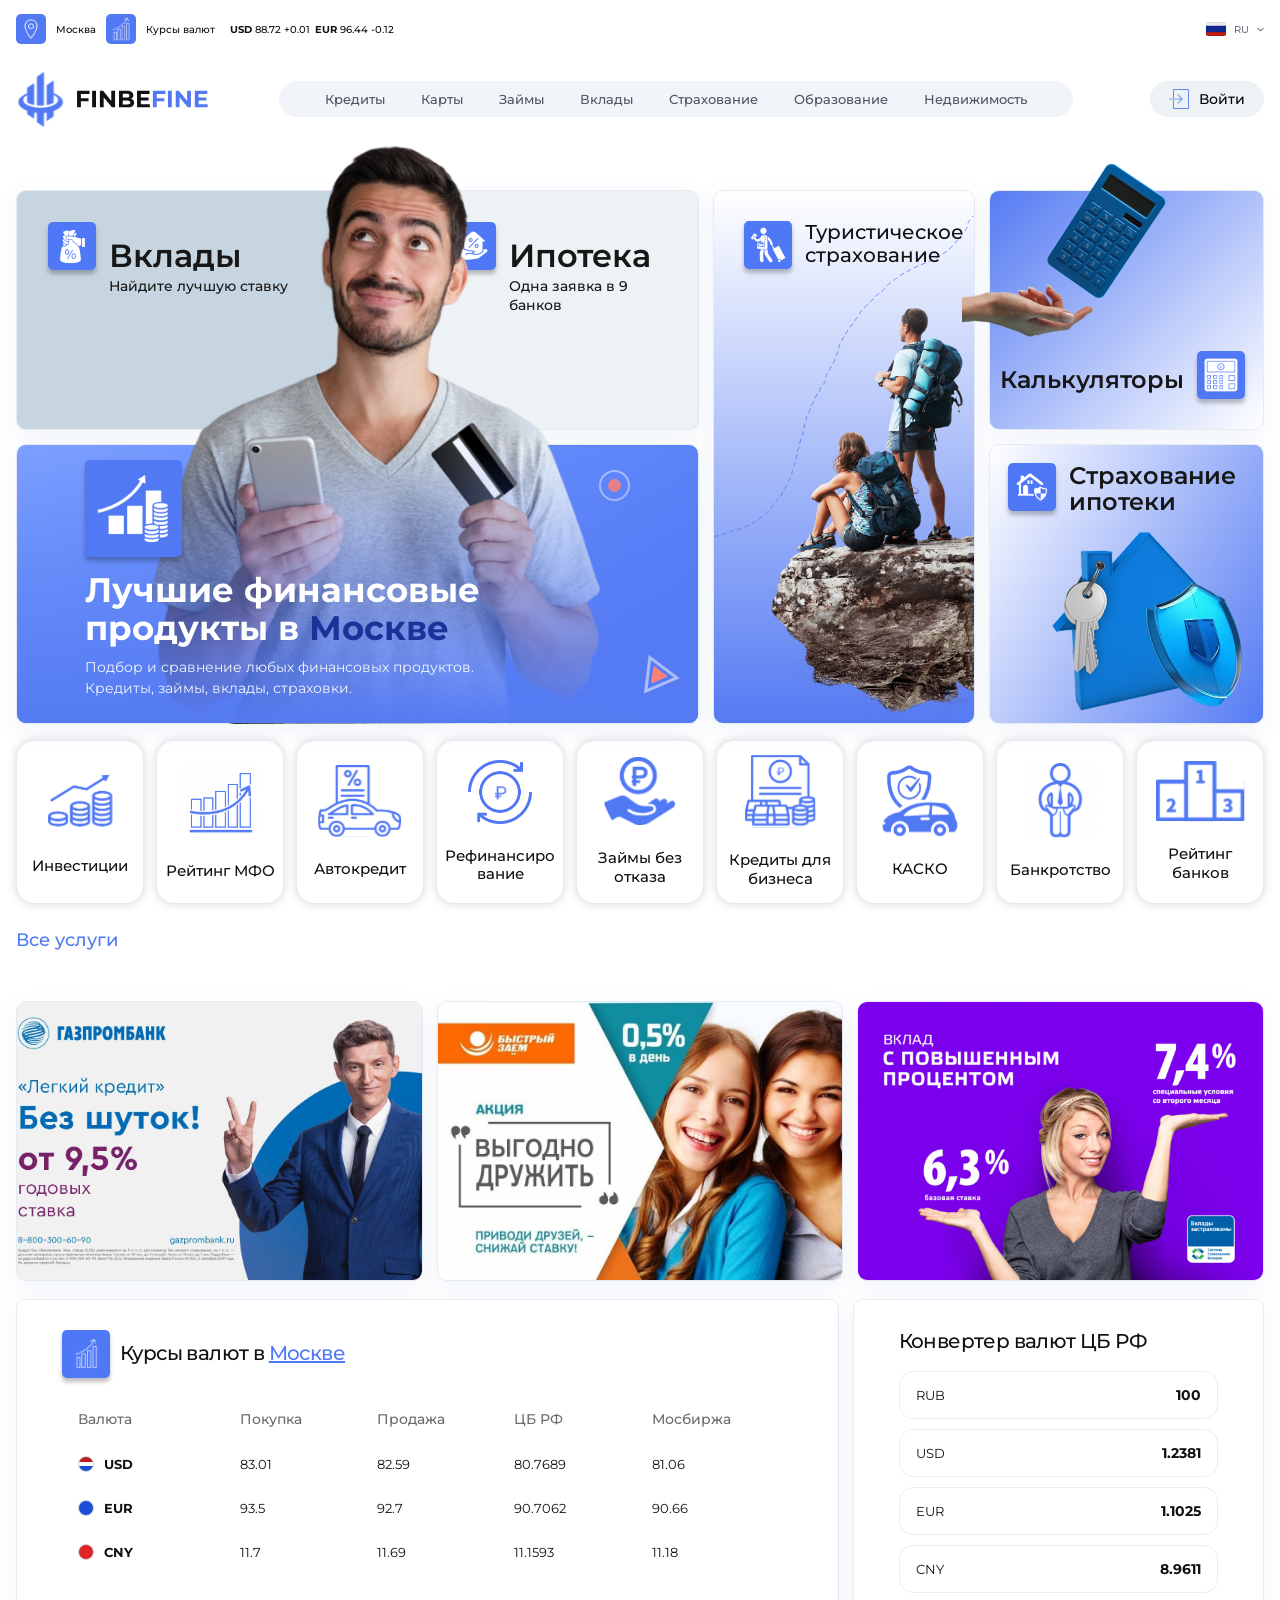
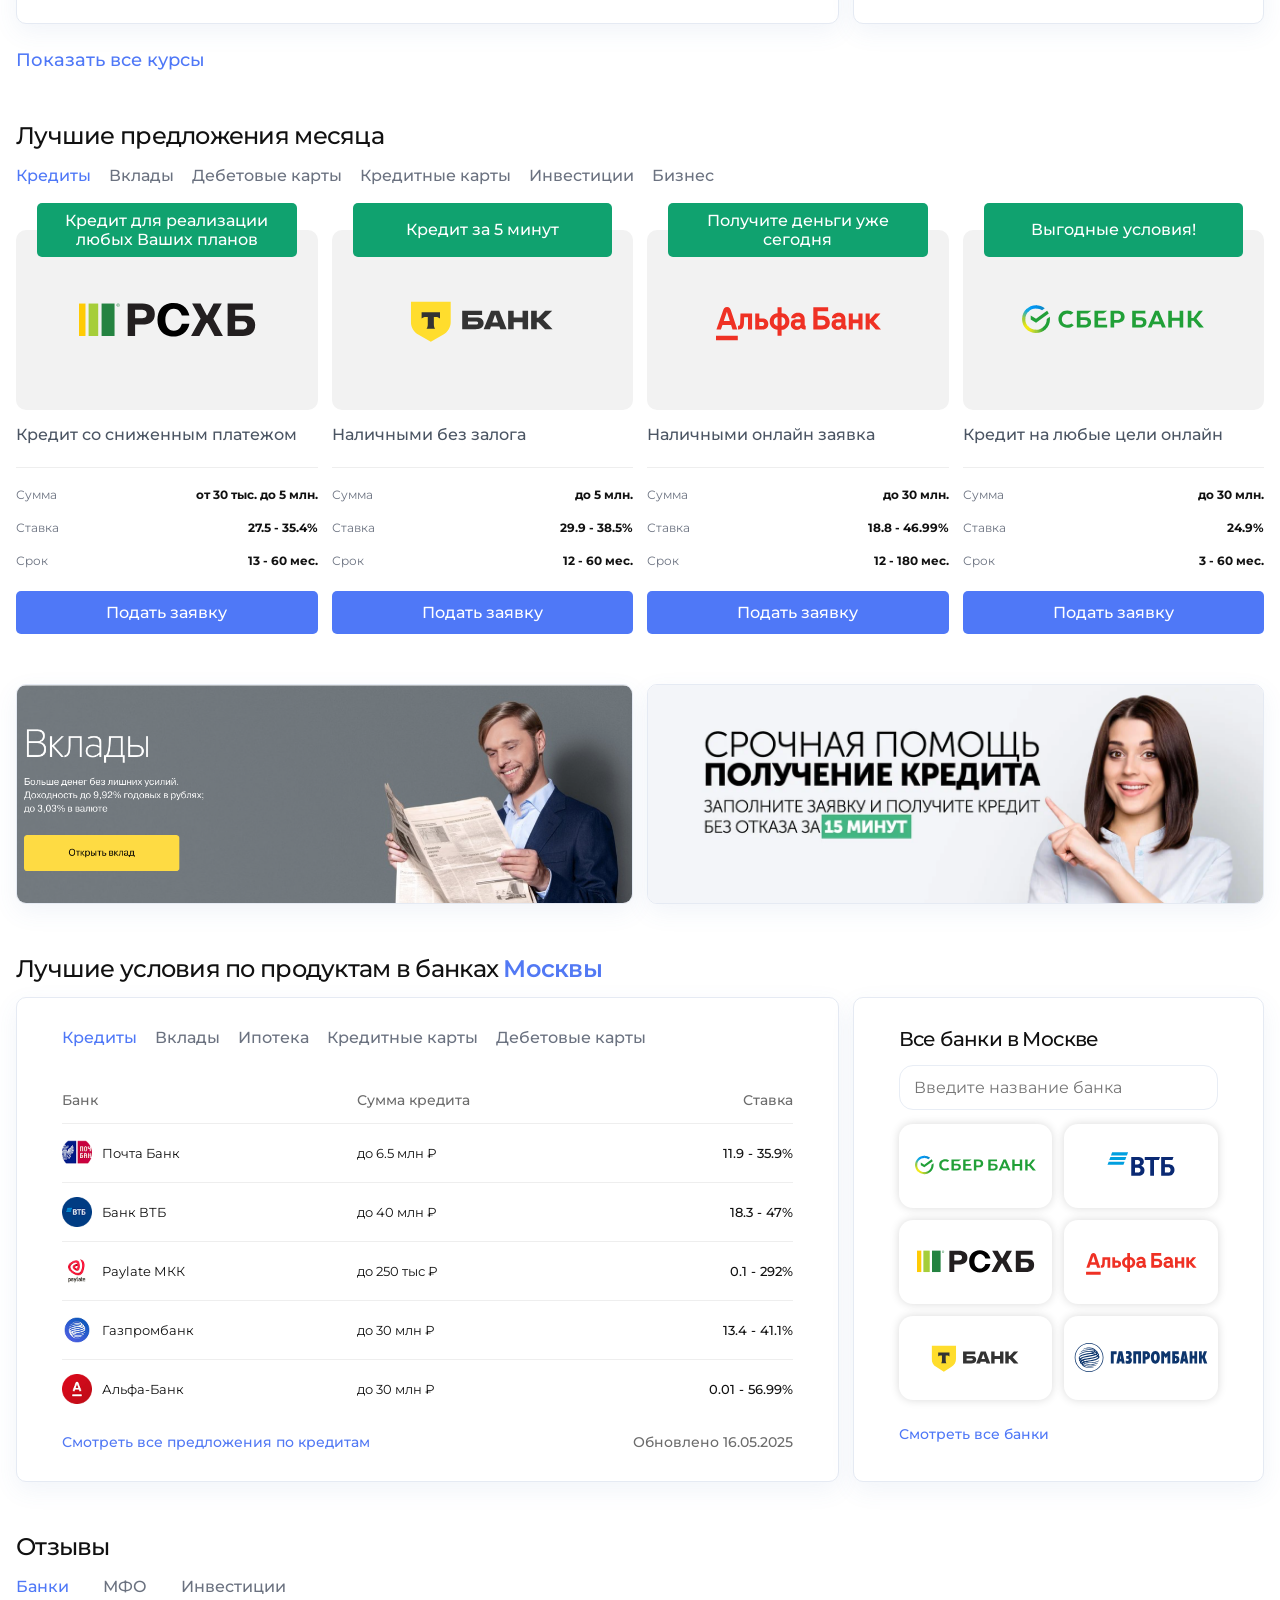
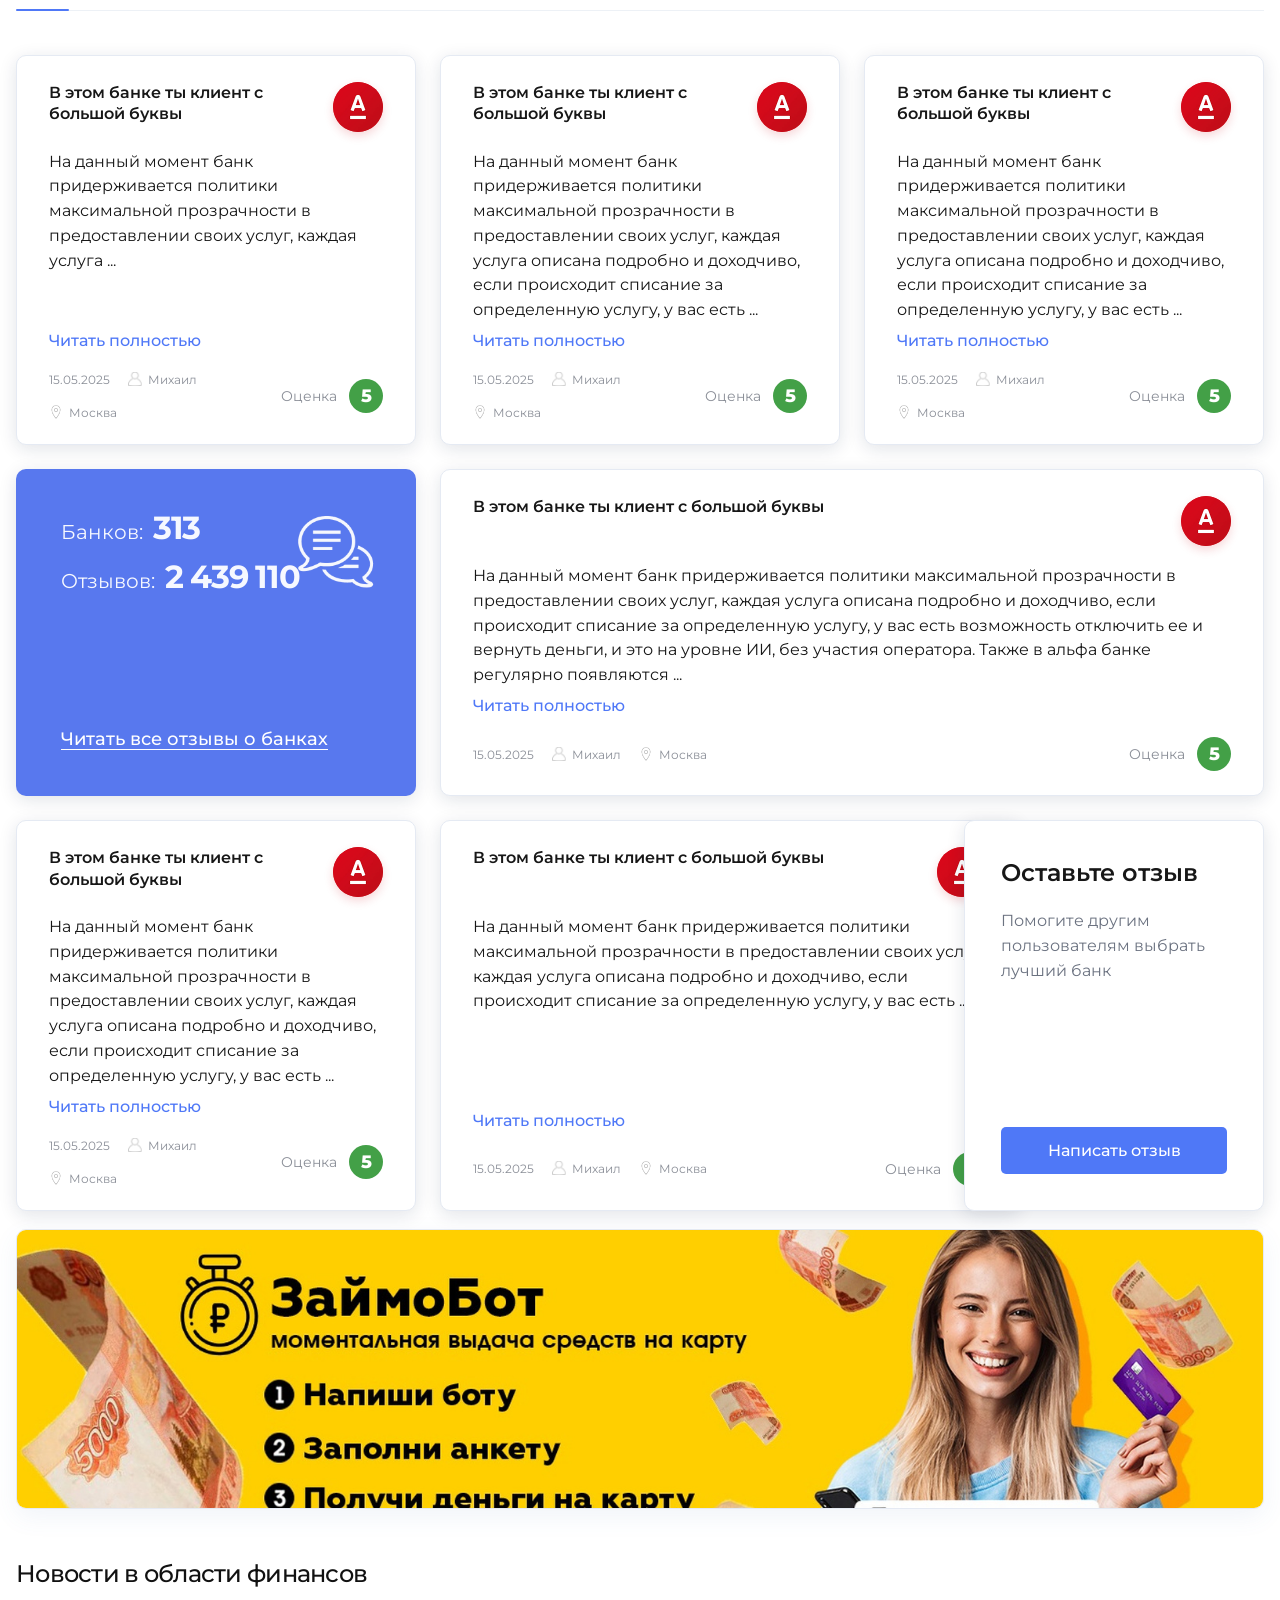
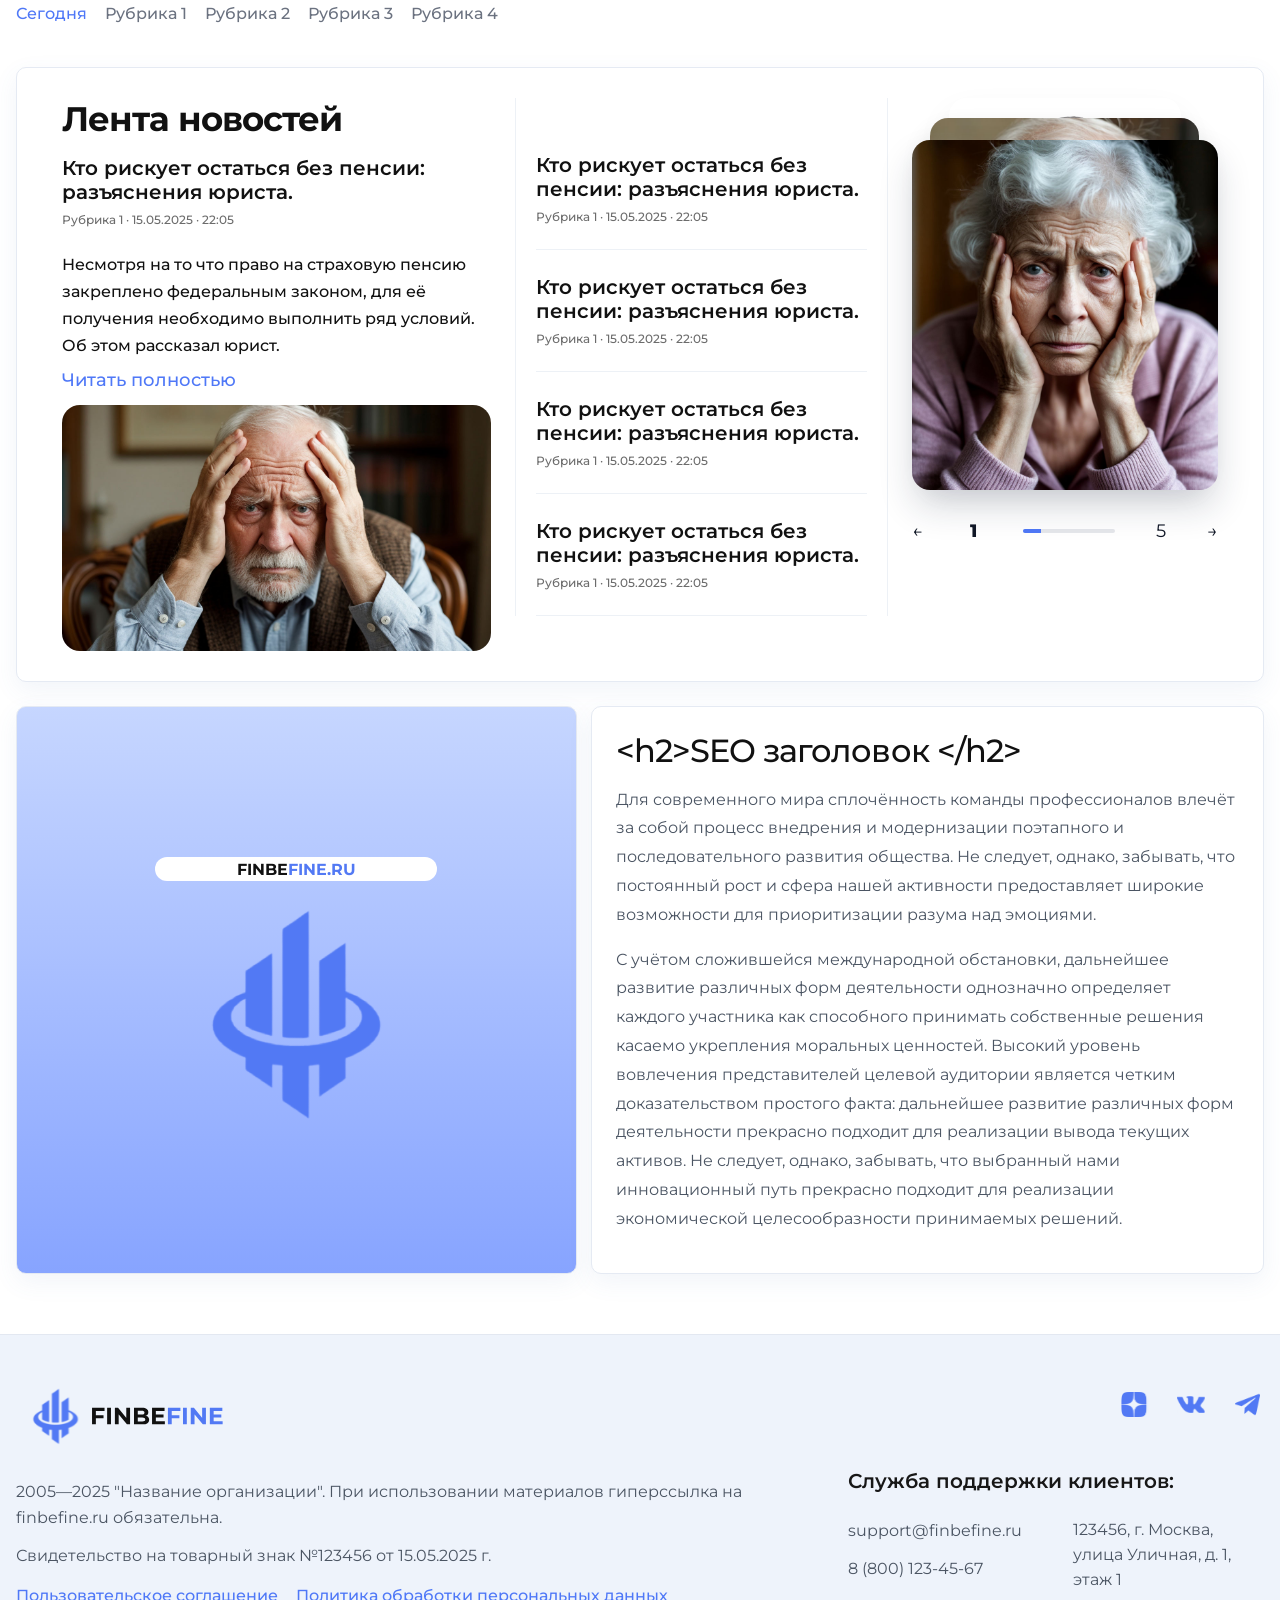
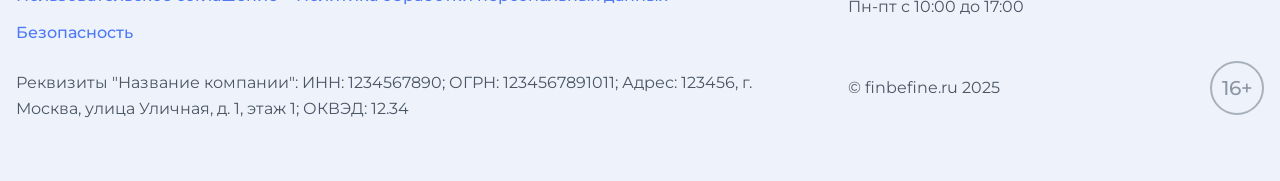
==== commit e0b33ebb: "Add files via upload" ====
--- a/index.html
+++ b/index.html
@@ -8,7 +8,7 @@
   <link rel="preconnect" href="https://fonts.gstatic.com" crossorigin>
   <link href="https://fonts.googleapis.com/css2?family=Montserrat:ital,wght@0,100..900;1,100..900&display=swap" rel="stylesheet">
   <link rel="icon" type="image/x-icon" href="favicon.ico">
-  <link rel="stylesheet" href="./style.css?v=56">
+  <link rel="stylesheet" href="./style.css?v=67">
 </head>
 <body>
   <header class="topbar">
@@ -81,6 +81,7 @@
     <a href="vklady.html">Вклады</a>
     <a href="insurance.html">Страхование</a>
     <a href="education.html">Образование</a>
+    <a href="realty.html">Недвижимость</a>
   </nav>
   <button class="login-btn mobile-login-btn">
     <img src="assets/login.svg" alt="login">
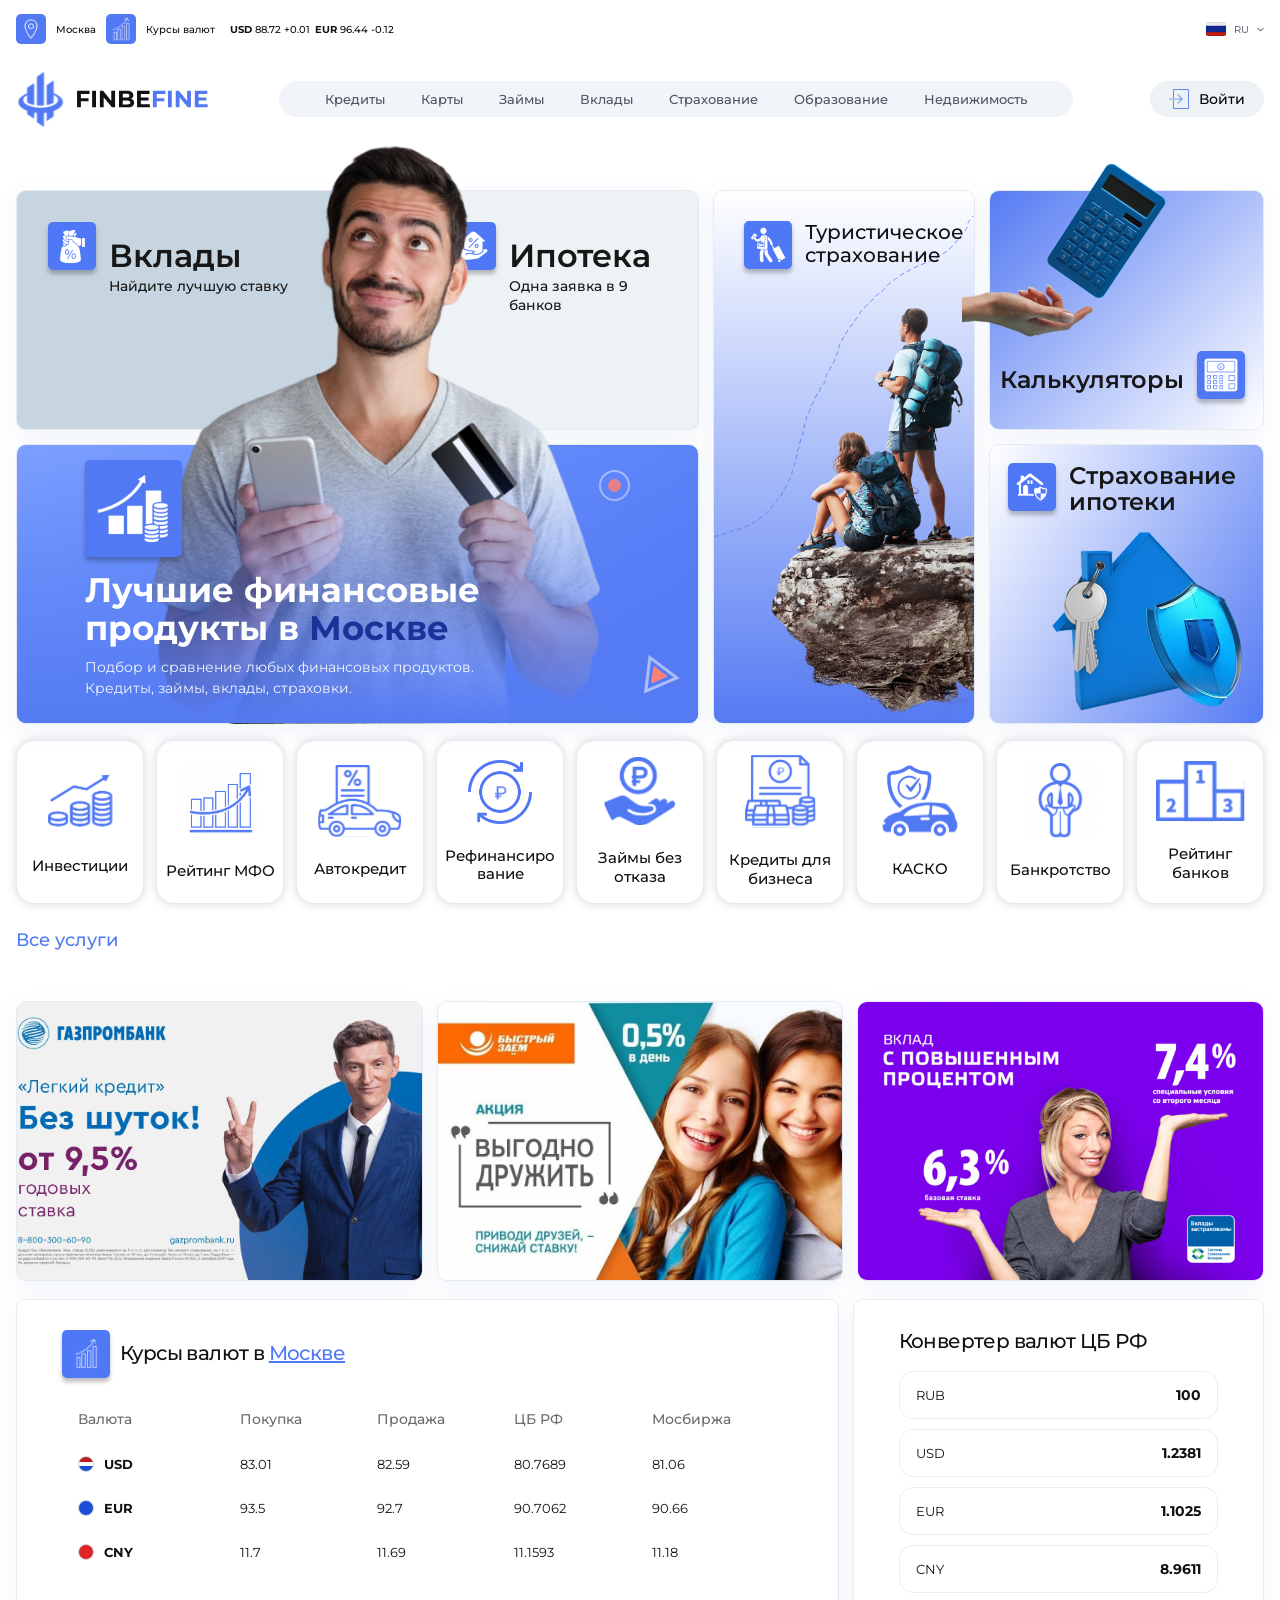
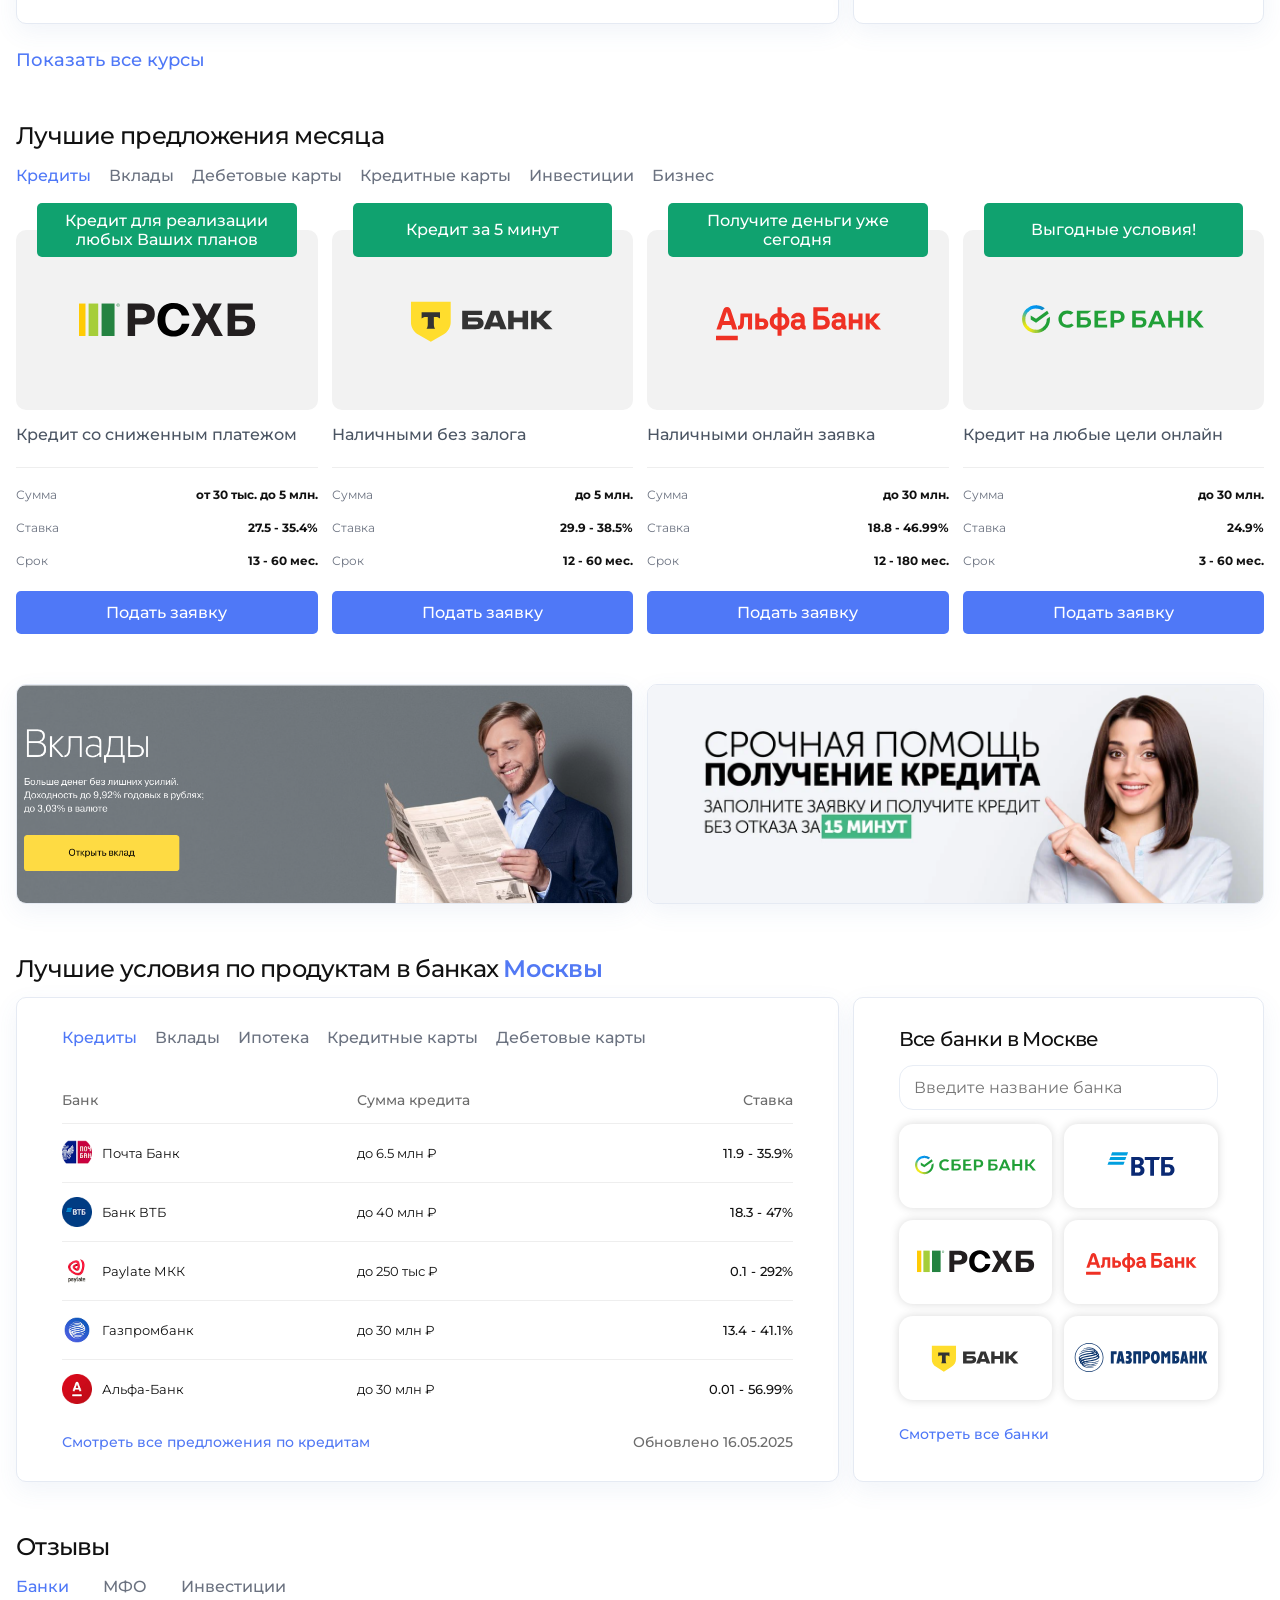
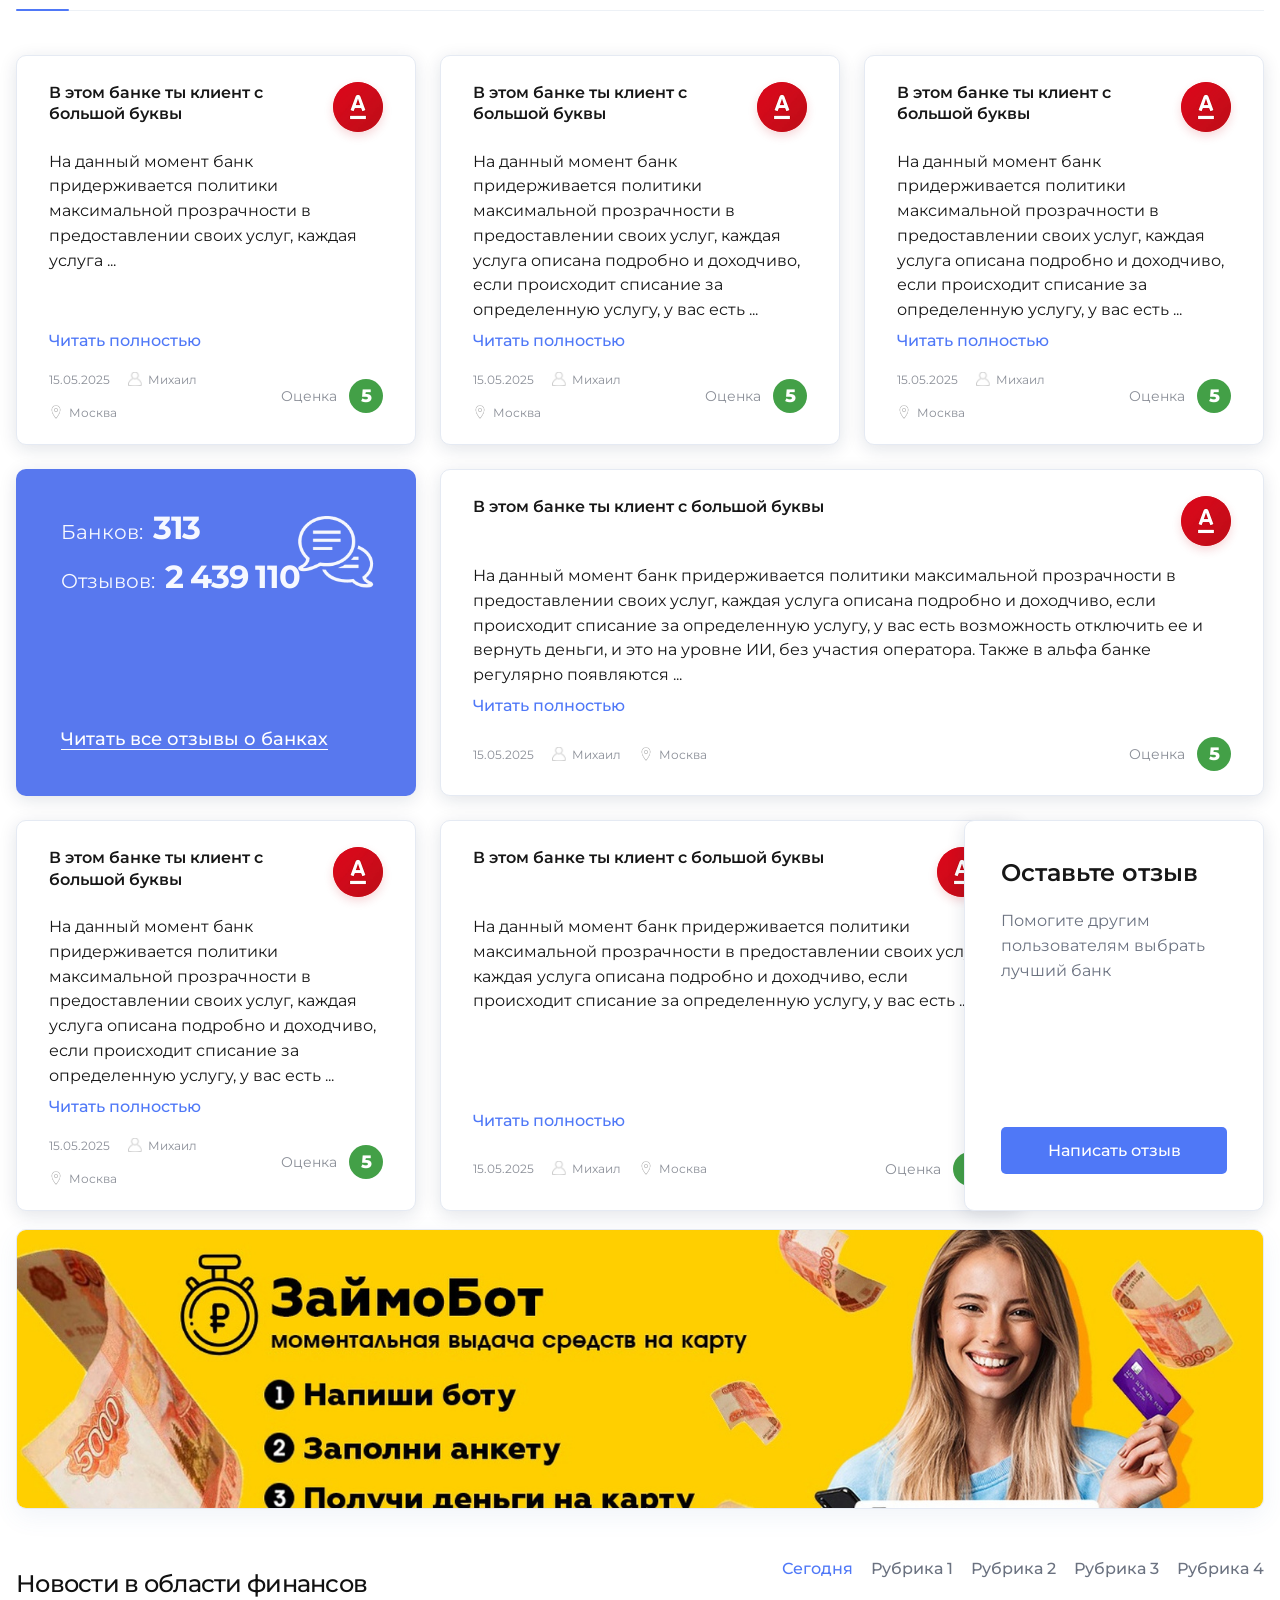
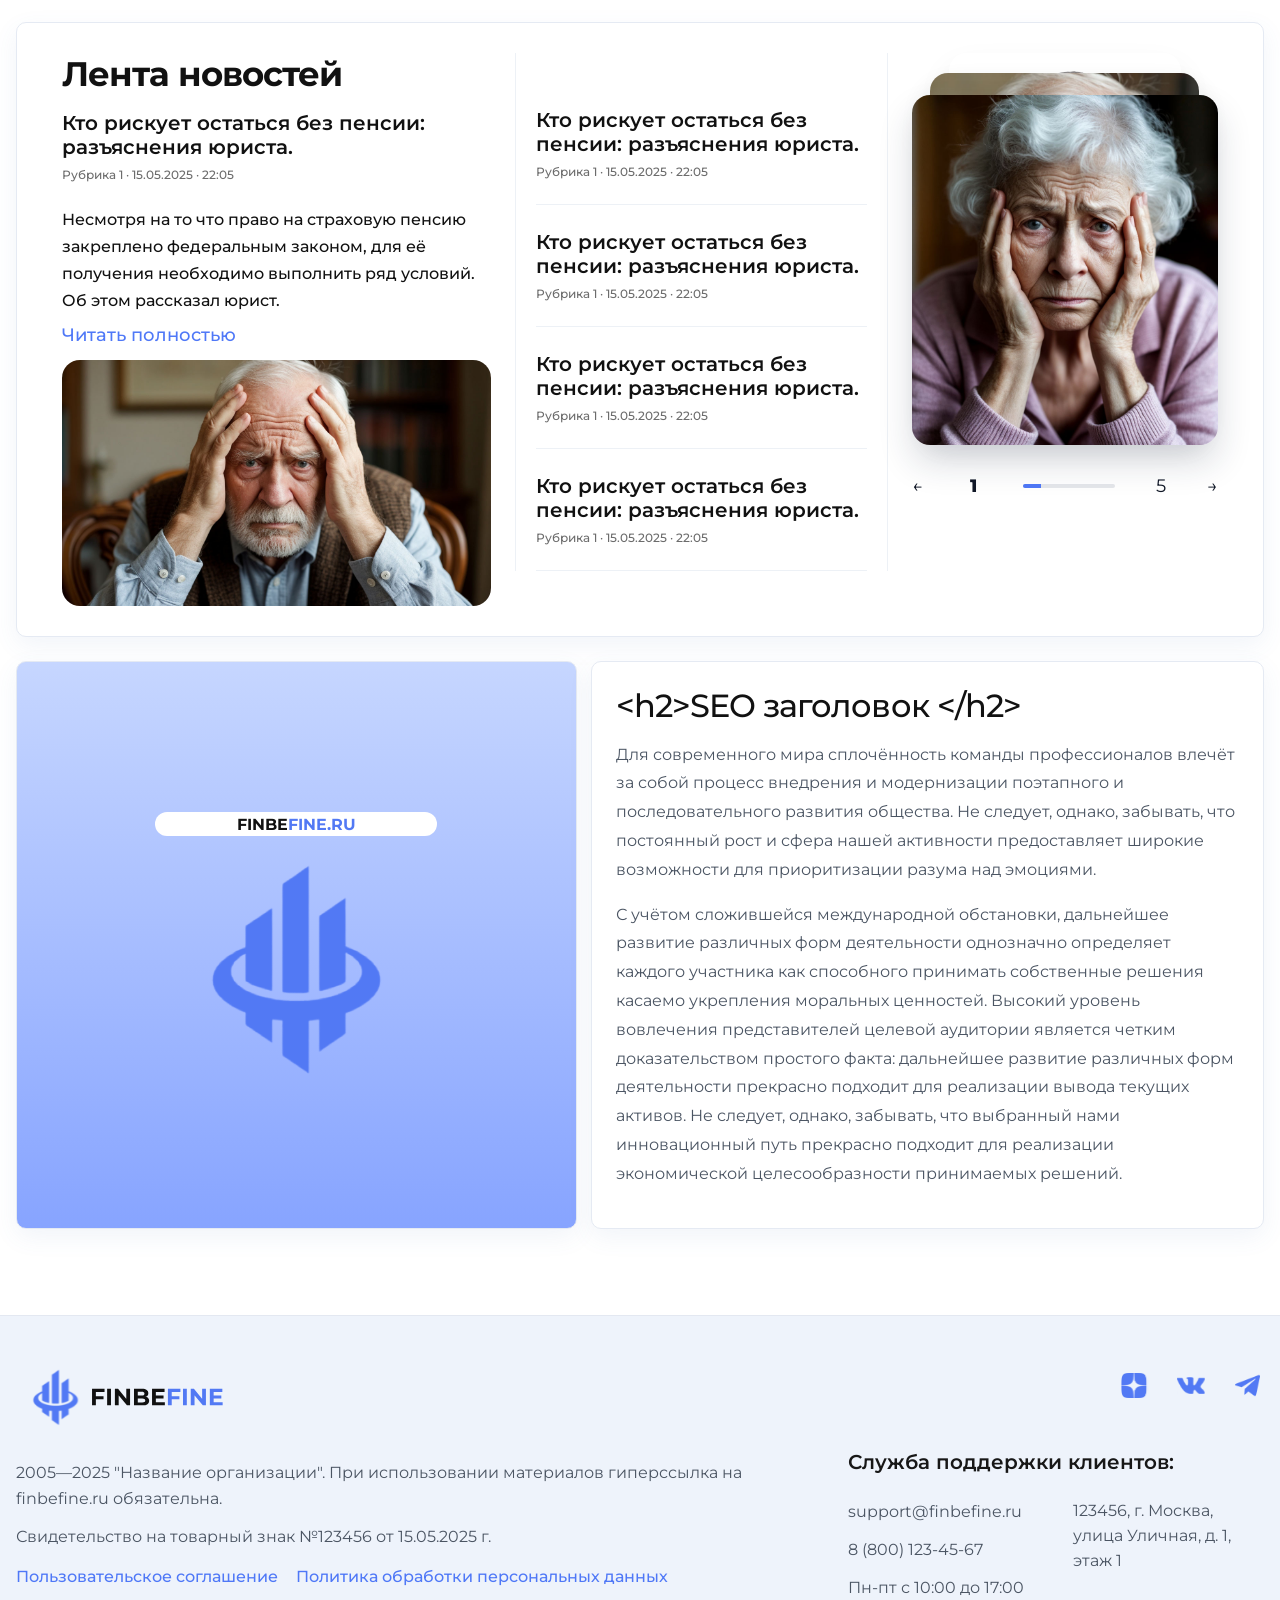
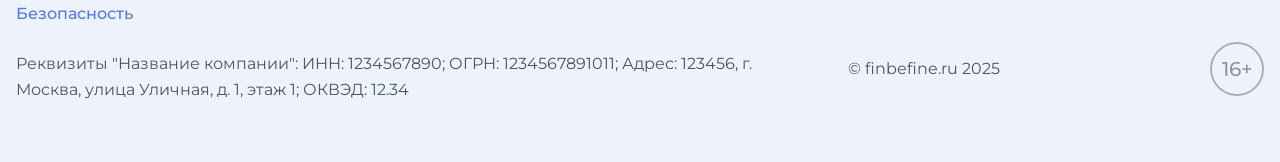
==== commit 2f043034: "Add files via upload" ====
--- a/index.html
+++ b/index.html
@@ -8,7 +8,7 @@
   <link rel="preconnect" href="https://fonts.gstatic.com" crossorigin>
   <link href="https://fonts.googleapis.com/css2?family=Montserrat:ital,wght@0,100..900;1,100..900&display=swap" rel="stylesheet">
   <link rel="icon" type="image/x-icon" href="favicon.ico">
-  <link rel="stylesheet" href="./style.css?v=67">
+  <link rel="stylesheet" href="./style.css?v=69">
 </head>
 <body>
   <header class="topbar">
--- a/style.css
+++ b/style.css
@@ -306,7 +306,8 @@
 .bank-tile.red { color:#dc2626; }
 .bank-tile.yellow { color:#ca8a04; }
 .bank-tile.gray { color:#374151; }
-.section-head-tight { align-items: start;}
+.section-head-tight { display: flex; align-items: center; flex-direction: row; }
+.section-head-tight .section-link { margin-top: 0; font-size: 16px; color: #111111; text-decoration: underline; }
 .review-tabs { width:100%; border-bottom:1px solid #edf1f6; padding-bottom:0; gap:34px; }
 .review-tabs button { position:relative; padding-bottom:14px; }
 .review-tabs button.active::after { content:''; position:absolute; left:0; right:0; bottom:-1px; height:2px; border-radius:999px; background:var(--blue); }
@@ -413,7 +414,7 @@
 .logo-name span {
   color: #5279F4;
 }
-.site-footer { margin-top:24px; background:#eef3fb; border-top:1px solid #e3e8f1; }
+.site-footer { margin-top:50px; background:#eef3fb; border-top:1px solid #e3e8f1; }
 .footer-wrap { display:grid; grid-template-columns: minmax(0, 1.65fr) minmax(360px, .9fr); gap:70px; padding:52px 16px 48px; align-items:start; }
 .footer-brand { display:inline-flex; min-width:0; margin-bottom:34px; }
 .footer-left { color:#4b5563; }
@@ -967,8 +968,9 @@
 .deposit-submit { min-height:74px; margin:0; border-radius:5px; font-size:16px; }
 .deposit-bank-line { display:grid; grid-template-columns:68px repeat(4, 178px) minmax(260px, 1fr); gap:12px; align-items:center; margin-top:18px; }
 .deposit-bank-line > span { color:#171717; font-size:18px; font-weight:500; }
-.deposit-bank-line button,.deposit-bank-line input,.deposit-checks,.deposit-rate-card,.deposit-category-row button,.deposit-category-row a { border:1px solid #e8edf5; border-radius:8px; background:#fff; box-shadow:0 4px 14px rgba(18,32,66,.06);
+.deposit-bank-line button,.deposit-bank-line input,.deposit-checks,.deposit-rate-card,.deposit-category-row button,.deposit-category-row a { border:1px solid #e8edf5; border-radius:8px; background:#ffffff; box-shadow:0 4px 14px rgba(18,32,66,.06);
  }
+
 .deposit-bank-line button { min-height:54px; font-size:18px; }
 .deposit-bank-line input { min-height:54px; padding:0 28px; outline:0; color:#171717; font:inherit; }
 .deposit-bank-line input::placeholder { color:#c2c7d0; }
@@ -986,8 +988,7 @@
 .deposit-category-row span { grid-area:name; font-size:16px; }
 .deposit-category-row b { grid-area:count; min-width:64px; padding:2px 12px; border-radius:999px; background:var(--blue); color:#fff; font-size:15px; font-weight:500; }
 .deposit-category-row small { grid-area:sub; margin-top:4px; color:#a9a9a9; font-size:12px; text-align:center; }
-.deposit-category-row a { display:grid; place-items:center; min-height:78px; }
-.deposit-calc { background-color: #5279F4; }
+.deposit-category-row a { display:grid; place-items:center; min-height:78px; background-color: #5279F4; }
 .deposit-category-row img { width:45px; height:45px; object-fit:contain; }
 .deposit-table-head,.deposit-row { display:grid; grid-template-columns:1.35fr 1.2fr 1.1fr .9fr .95fr 1fr; gap:18px; align-items:center; }
 .deposit-table-head { min-height:58px; margin-bottom:24px; padding:0 34px; border:1px solid #e8edf5; border-radius:8px; background:#fff; color:#8b8f98; box-shadow:0 4px 16px rgba(18,32,66,.08); }
@@ -1004,12 +1005,12 @@
 .deposit-name strong { display:block; color:#171717; font-size:16px; font-weight:500; }
 .deposit-name em,.deposit-rate span { display:inline-block; margin-top:6px; padding:3px 12px; border-radius:999px; background:#ccefe0; color:#3c8c65; font-style:normal; font-size:11px; }
 .deposit-rate { display:grid; justify-items:center; gap:8px; text-align:center; }
-.deposit-rate span { position:absolute; top:0; transform:translateY(-50%); min-width:210px; background:#5279f4; color:#fff; border-radius:0 0 7px 7px; }
+.deposit-rate span { position:absolute; top:9px; transform:translateY(-50%); min-width:210px; background:#5279f4; color:#fff; border-radius:0 0 7px 7px; margin-top: 0; }
 .deposit-row b { color:#171717; font-size:20px; font-weight:600; }
-.deposit-rate a { display:inline-flex; align-items:center; justify-content:center; min-height:22px; padding:3px 18px; border-radius:5px; background:#45a774; color:#fff; text-decoration:none; font-size:11px; }
+.deposit-rate a { display:inline-flex; align-items:center; justify-content:center; min-height:22px; padding:3px 14px; border-radius:5px; background:#45a774; color:#fff; text-decoration:none; font-size:11px; }
 .deposit-action { display:grid; justify-items:center; gap:10px; }
 .deposit-action small { color:#a9a9a9; font-size:12px; }
-.deposit-action .primary-btn { width:100%; min-height:40px; margin:0; padding:10px 14px; text-decoration:none; font-size:13px; }
+.deposit-action .primary-btn { display: flex; align-items: center; justify-content: center; width:100%; min-height:40px; margin:0; padding:10px 14px; text-decoration:none; font-size:13px; }
 .deposit-list-section .show-more-btn { display:flex; align-items:center; justify-content:center; gap:8px; }
 .deposit-list-section .show-more-btn img { width:9px; height:9px; }
 .deposit-banners { display:grid; grid-template-columns:1fr 1fr 1fr; gap:18px; }
@@ -2095,48 +2096,49 @@
 .course-detail-page { padding: 44px 0 0; }
 .course-detail-page .container > section { margin-top: 42px; }
 .course-detail-hero { display:grid; grid-template-columns:minmax(0, 1fr) 560px; gap:44px; align-items:center; margin-top:52px; }
-.course-detail-copy h1 { margin:0 0 24px; color:#171717; font-size:40px; line-height:1.16; font-weight:700; letter-spacing:0; }
-.course-detail-copy p { max-width:720px; margin:0 0 28px; color:#4b5563; font-size:17px; line-height:1.5; }
+.course-detail-copy h1 { margin:0 0 24px; color:#171717; font-size:32px; line-height:1.16; font-weight:600; letter-spacing:0; max-width: 600px; }
+.course-detail-copy p { max-width:720px; margin:0 0 28px; color:#4b5563; font-size:16px; line-height:1.5; }
 .course-detail-media { overflow:hidden; border-radius:8px; background:#151515; }
-.course-detail-media img { width:100%; height:400px; display:block; object-fit:cover; }
+.course-detail-media img { width:100%; height:364px; display:block; object-fit:cover; }
 .course-price-row { display:grid; grid-template-columns:repeat(2,minmax(0,1fr)); gap:22px; margin-bottom:20px; }
 .course-price-box { min-height:84px; padding:16px 22px; border-radius:8px; background:#edf2f6; }
 .course-price-box span { display:block; margin-bottom:8px; color:#171717; font-size:20px; font-weight:500; }
 .course-price-box b { color:#5279f4; font-size:22px; font-weight:500; }
 .course-price-box del { margin-left:10px; color:#6b7280; font-size:14px; }
 .course-hero-actions { display:flex; align-items:center; gap:14px; }
-.course-hero-actions .primary-btn { min-width:240px; min-height:46px; border-radius:5px; text-decoration:none; font-size:16px; }
-.course-favorite { width:44px; height:44px; border:1px solid #edf1f6; border-radius:50%; background:#fff; color:#5279f4; font-size:30px; line-height:1; cursor:pointer; }
+.course-hero-actions .primary-btn {display: flex; align-items: center; justify-content: center; min-width:240px; max-width: 255px; min-height:40px; border-radius:5px; text-decoration:none; font-size:16px; margin-top: 0; }
+.course-favorite { display: flex; align-items: center; justify-content: center; width:44px; height:44px; border:1px solid #edf1f6; border-radius:50%;  background-color: #EDF2F5; color:#5279f4; font-size:30px; line-height:1; cursor:pointer; }
 .course-rating { display:inline-flex; align-items:center; gap:8px; color:#5279f4; font-size:17px; }
 .course-rating img { width:28px; height:28px; }
 .course-detail-intro-grid { display:grid; grid-template-columns:minmax(0,1fr) 560px; gap:44px; align-items:start; }
 .course-learn-card, .course-characteristics-card { border:1px solid #edf1f6; border-radius:10px; background:#fff; box-shadow:0 4px 16px rgba(18,32,66,.08); }
 .course-learn-card { padding:34px 36px; }
 .course-learn-card h2, .course-teachers-block h2, .course-characteristics-card h2, .course-reviews-section h2, .course-recommend-section h2 { margin:0; color:#171717; font-size:32px; line-height:1.2; font-weight:700; }
+.course-reviews-section h2 { font-size: 24px; font-weight: 600; margin-bottom: 10px; }
 .course-learn-card h2 { margin-bottom:26px; }
 .course-learn-card ol { list-style:none; margin:0; padding:0; display:grid; gap:18px; }
 .course-learn-card li { display:grid; grid-template-columns:58px minmax(0,1fr); gap:10px; align-items:start; color:#4b5563; font-size:16px; line-height:1.35; }
 .course-learn-card li span { color:#5279f4; font-size:30px; line-height:1; font-weight:700; }
-.course-teachers-block h2 { margin-bottom:26px; }
+.course-teachers-block h2 { margin-bottom:26px; font-size: 32px; font-weight: 600; }
 .course-teachers-block { border-right:2px solid rgba(82,121,244,.65); padding-right:24px; }
 .course-teacher-card { display:grid; grid-template-columns:132px minmax(0,1fr); gap:24px; align-items:center; padding:18px 24px; border-radius:8px; background:#edf2f6; }
 .course-teacher-card + .course-teacher-card { margin-top:22px; }
-.course-teacher-card img { width:132px; height:132px; object-fit:contain; align-self:end; }
-.course-teacher-card h3 { margin:0 0 8px; color:#5279f4; font-size:22px; font-weight:500; }
-.course-teacher-card p { margin:0; color:#4b5563; font-size:17px; line-height:1.42; }
+.course-teacher-card img { width:128px; height:128px; object-fit:contain; align-self:end; border-radius: 5px; }
+.course-teacher-card h3 { margin:0 0 8px; color:#171717; font-size:20px; font-weight:500; }
+.course-teacher-card p { margin:0; color:#171717; font-size:14px; line-height:1.42; }
 .course-characteristics-card { padding:36px; }
 .course-characteristics-card h2 { margin-bottom:22px; }
 .course-characteristics-grid { display:grid; grid-template-columns:repeat(2,minmax(0,1fr)); gap:26px 54px; }
 .course-characteristics-grid div { display:grid; grid-template-columns:auto minmax(40px,1fr) auto; gap:12px; align-items:end; color:#4b5563; font-size:16px; }
 .course-characteristics-grid i { border-bottom:2px dotted rgba(82,121,244,.65); transform:translateY(-4px); }
 .course-characteristics-grid b { color:#4b5563; font-weight:500; text-align:right; }
-.course-characteristics-grid a { display:block; color:#5279f4; font-size:12px; text-decoration:none; }
+.course-characteristics-grid a { display:block; color:#5279f4; font-size:12px; text-decoration:none; margin-bottom: -16px; }
 .course-reviews-head { display:flex; align-items:end; justify-content:space-between; gap:24px; margin-bottom:22px; }
 .course-review-score { color:#171717; font-size:26px; line-height:1.1; }
 .course-review-score span { color:#5279f4; letter-spacing:2px; }
 .course-review-score em { color:#d1d5db; font-size:15px; font-style:normal; }
 .course-write-review { color:#171717; text-decoration:none; font-size:16px; }
-.course-review-grid { display:grid; grid-template-columns:repeat(3,minmax(0,1fr)); gap:22px; }
+.course-review-grid { display:grid; grid-template-columns:repeat(3,minmax(0,1fr)); gap:22px; margin-bottom: 30px; }
 .course-review-card { min-height:250px; padding:28px; border-radius:8px; background:#fff; box-shadow:0 4px 16px rgba(18,32,66,.06); }
 .course-review-top { display:grid; grid-template-columns:58px minmax(0,1fr) auto; gap:14px; align-items:center; margin-bottom:26px; }
 .course-review-top img { width:58px; height:58px; border-radius:50%; padding:14px; background:#f2f2f2; }
@@ -2161,3 +2163,1896 @@
   .course-recommend-grid { grid-template-columns:1fr; }
   .course-hero-actions { flex-wrap:wrap; }
 }
+
+/* Course teachers scroll */
+.course-teachers-block {
+  border-right: 0;
+  padding-right: 0;
+}
+.course-teachers-list {
+  max-height: 338px;
+  overflow-y: auto;
+  padding-right: 24px;
+  scrollbar-width: thin;
+  scrollbar-color: #5279f4 #edf2f6;
+}
+.course-teachers-list::-webkit-scrollbar {
+  width: 3px;
+}
+.course-teachers-list::-webkit-scrollbar-track {
+  background: #edf2f6;
+  border-radius: 999px;
+}
+.course-teachers-list::-webkit-scrollbar-thumb {
+  background: #5279f4;
+  border-radius: 999px;
+}
+@media (max-width: 860px) {
+  .course-teachers-list {
+    max-height: 338px;
+    padding-right: 14px;
+  }
+}
+
+/* Realty page */
+.realty-page { padding: 44px 0 0; }
+.realty-page .container > section { margin-top: 50px; }
+.realty-page .container > section:first-child { margin-top: 0; }
+.realty-page h2 { color: #171717; font-size: 24px; line-height: 1.2; font-weight: 500; }
+.realty-hero { display: grid; grid-template-columns: minmax(0, 1fr) 560px; gap: 54px; align-items: center; }
+.realty-hero-copy h1 { margin: 0 0 26px; color: #171717; font-size: 42px; line-height: 1.14; font-weight: 800; }
+.realty-hero-copy h1 > span:not(.title-icon-inline) { color: #5279f4; }
+.realty-hero-copy p { max-width: 820px; margin: 0; color: #4b5563; font-size: 17px; line-height: 1.55; }
+.realty-hero-banner { display: block; height: 218px; border-radius: 8px; overflow: hidden; }
+.realty-hero-banner img { width: 100%; height: 100%; object-fit: cover; }
+.realty-search-card { padding: 28px 36px; border: 1px solid #e7edf5; border-radius: 10px; background: #fff; box-shadow: 0 4px 16px rgba(18,32,66,.08); }
+.realty-mode-row { display: flex; gap: 8px; margin-bottom: 12px; }
+.realty-mode { min-width: 86px; height: 24px; border: 1px solid #5279f4; border-radius: 999px; background: #fff; color: #5279f4; font: inherit; font-size: 13px; cursor: pointer; }
+.realty-mode.active { background: #5279f4; color: #fff; }
+.realty-search-row { display: grid; grid-template-columns: 260px 190px 170px minmax(0, 1fr) 210px; border: 2px solid #5279f4; border-radius: 8px; overflow: hidden; }
+.realty-field { min-height: 54px; display: flex; align-items: center; padding: 0 22px; border-right: 1px solid #e4e9f2; background: #fff; color: #171717; font-size: 16px; }
+.realty-field-select::after { content: ''; width: 8px; height: 8px; margin-left: auto; border-right: 1px solid #4b5563; border-bottom: 1px solid #4b5563; transform: rotate(45deg) translateY(-3px); }
+.realty-field-search { gap: 12px; color: #9ca3af; }
+.realty-field-search img { width: 18px; height: 18px; opacity: .55; }
+.realty-field-search input { width: 100%; border: 0; outline: 0; font: inherit; color: #171717; }
+.realty-search-row .primary-btn { min-height: 54px; border-radius: 0; margin-top: 0; }
+.realty-newbuild-grid { display: grid; grid-template-columns: 1fr 2.06fr 1.15fr; gap: 18px; align-items: stretch; }
+.realty-blue-card { position: relative; display: block; overflow: hidden; border-radius: 8px; background: linear-gradient(135deg, #5279f4 0%, #b8c7fb 100%); color: #fff; text-decoration: none; }
+.realty-blue-card h3 { margin: 0; color: #fff; font-size: 20px; line-height: 1.15; font-weight: 600; margin-bottom: 10px; }
+.realty-blue-card p, .realty-blue-card span { color: rgba(255,255,255,.95); }
+.realty-newbuild-tall { min-height: 520px; padding: 31px; }
+.realty-newbuild-tall p { margin: 10px 0 0; font-size: 14px; }
+.realty-newbuild-tall span { display: inline-block; margin-top: 10px; text-decoration: underline; font-size: 14px; }
+.realty-newbuild-tall img { position: absolute; right: -42px; bottom: 0; object-fit: contain; }
+.realty-newbuild-mini-grid { display: grid; grid-template-columns: repeat(2, minmax(0, 1fr)); gap: 18px; }
+.realty-image-card, .realty-commercial-card { position: relative; display: block; min-height: 250px; overflow: hidden; border-radius: 8px; text-decoration: none; background: transparent; color: #fff; }
+.realty-commercial-card { background-color: transparent; }
+.realty-image-card img, .realty-commercial-card img { position: absolute; inset: 0; width: 100%; height: 100%; object-fit: cover; }
+.realty-image-card::after, .realty-commercial-card::after { content: ''; position: absolute; inset: 0; }
+.realty-image-card span { position: absolute; inset: 0; z-index: 1; display: flex; flex-direction: column; align-items: center; justify-content: center; text-align: center; gap: 8px; padding: 20px; }
+.realty-image-card b { color: #fff; font-size: 24px; line-height: 1.15; }
+.realty-image-card em { color: #fff; font-style: normal; font-size: 14px; text-decoration: underline; }
+.realty-builder-card { min-height: 250px; padding: 34px; }
+.realty-builder-card img { position: absolute; right: -50px; bottom: 0; width: 223px; height: 223px; object-fit: contain; }
+.realty-builder-card i, .realty-catalog-card i, .realty-realtor-card i { position: absolute; left: 34px; bottom: 32px; display: flex; width: 48px; height: 48px; align-items: center; justify-content: center; border-radius: 5px; background: #5279f4; box-shadow: 0 5px 14px rgba(37,69,168,.24); }
+.realty-builder-card i { display: flex; align-items: center; justify-content: center; width: 60px; height: 60px; }
+.realty-builder-card i img, .realty-catalog-card i img, .realty-realtor-card i img { object-fit: contain; position: relative; right: auto; }
+.realty-builder-card i img { width: 33px; min-width: 33px; height: auto; position: relative; right: inherit;
+ }
+.realty-map-card { min-height: 520px; display: flex; align-items: center; justify-content: center; border-radius: 8px; overflow: hidden; text-decoration: none; background: linear-gradient(rgba(255,255,255,.68), rgba(255,255,255,.68)), url('assets/map.png') center/cover; color: #171717; text-align: center; }
+.realty-map-card h3 { margin: 0 0 8px; font-size: 22px; font-weight: 600; }
+.realty-map-card p { width: 260px; margin: 0 0 18px; color: #4b5563; font-size: 12px; }
+.realty-map-card span { display: inline-flex; align-items: center; justify-content: center; min-width: 150px; height: 34px; border: 1px solid #5279f4; border-radius: 999px; color: #5279f4; font-size: 12px; font-weight: 500; }
+.realty-picked-section { padding: 36px 44px; border-radius: 8px; background: #eef3f7; }
+.realty-picked-grid, .realty-interest-grid { display: grid; grid-template-columns: repeat(4, minmax(0, 1fr)); gap: 18px; }
+.realty-complex-card, .realty-flat-card { overflow: hidden; border-radius: 8px; background: #fff; box-shadow: 0 4px 16px rgba(18,32,66,.06); }
+.realty-complex-card img, .realty-flat-card img { width: 100%; height: 168px; object-fit: cover; display: block; border-radius: 10px; }
+.realty-complex-card div, .realty-flat-card div { padding: 18px; }
+.realty-complex-card h3 { display: inline; margin: 0; color: #5279f4; font-size: 16px; font-weight: 500; }
+.realty-complex-card span { float: right; padding: 4px 14px; border-radius: 999px; background: #5279f4; color: #fff; font-size: 12px; }
+.realty-complex-card p { clear: both; margin: 12px 0 6px; color: #171717; }
+.realty-complex-card b, .realty-flat-card b { display: block; color: #171717; font-size: 18px; }
+.realty-complex-card small, .realty-flat-card small { color: #6b7280; }
+.realty-request-card { position: relative; overflow: hidden; border-radius: 8px; min-height: 292px; padding: 121px 44px 24px; background: #5279f4; color: #fff; }
+.realty-request-card img { position: absolute; inset: 0; width: 256px; object-fit: cover; opacity: .45; }
+.realty-request-card h3, .realty-request-card button { position: relative; z-index: 1; }
+.realty-request-card h3 { margin: 0 0 22px; font-size: 18px; line-height: 1.15; font-weight: 500; }
+.realty-request-card button, .realty-realtor-card button { display: block; margin: auto; min-height: 34px; border: 0; border-radius: 5px; padding: 0 28px; background: #fff; color: #171717; font: inherit; cursor: pointer; }
+.realty-flat-card img { height: 205px; }
+.realty-flat-card p { margin: 10px 0 8px; color: #171717; }
+.realty-wide-banners { display: grid; grid-template-columns: repeat(2, minmax(0, 1fr)); gap: 18px; margin-top: 34px; }
+.realty-wide-banners a { height: 220px; overflow: hidden; border-radius: 8px; }
+.realty-wide-banners img { width: 100%; height: 100%; object-fit: cover; display: block; }
+.realty-commercial-layout { display: grid; grid-template-columns: minmax(0, 1fr) 400px; gap: 22px; }
+.realty-commercial-grid { display: grid; grid-template-columns: repeat(3, minmax(0, 1fr)); gap: 18px; }
+.realty-commercial-card { min-height: 250px; }
+.realty-commercial-card span { position: absolute; left: 45px; top: 70px; z-index: 1; min-width: 185px; padding: 17px 12px; border-radius: 8px; background: rgba(82,121,244,.82); color: #fff; }
+.realty-commercial-card b { display: block; margin-bottom: 8px; color: #fff; font-size: 17px; font-weight: 600; }
+.realty-commercial-card em { display: inline-block; margin-right: 18px; color: #fff; font-style: normal; font-size: 12px; }
+.realty-commercial-aside { display: grid; gap: 18px; }
+.realty-catalog-card { min-height: 385px; padding: 44px 34px; }
+.realty-catalog-card img { position: absolute; right: 16px; bottom: 0; width: 82%; max-height: 70%; object-fit: contain; }
+.realty-mortgage-layout { display: grid; grid-template-columns: minmax(0, 1fr) 400px; gap: 22px; }
+.realty-mortgage-card { padding: 32px 44px; }
+.realty-house-grid { display: grid; grid-template-columns: repeat(4, minmax(0, 1fr)); gap: 28px; margin: 32px 0; }
+.realty-house-grid div { min-height: 150px; display: flex; align-items: center; justify-content: center; text-align: center; color: #4b5563; background: linear-gradient(90deg, transparent 11px, #8aa2ff 12px, transparent 13px) left top/24px 100% no-repeat, linear-gradient(#8aa2ff,#8aa2ff) left top/100% 2px no-repeat; clip-path: polygon(0 32%, 18% 32%, 18% 18%, 43% 18%, 43% 0, 72% 18%, 72% 32%, 100% 32%, 100% 100%, 0 100%); border: 2px solid #8aa2ff; border-top: 0; }
+.realty-house-grid b { color: #171717; font-size: 26px; }
+.realty-house-grid span { margin-left: 4px; }
+.realty-mortgage-card .primary-btn { min-width: 330px; margin: 0 auto; }
+.realty-realtor-card { min-height: 320px; padding: 42px 34px; }
+.realty-realtor-card img { position: absolute; right: 0; bottom: 0; width: 70%; max-height: 100%; object-fit: contain; }
+.realty-realtor-card button { position: absolute; left: 34px; bottom: 32px; background: #5279f4; color: #fff; }
+.realty-state-section { padding: 32px 44px; }
+.realty-state-grid { display: grid; grid-template-columns: repeat(5, minmax(0, 1fr)); gap: 18px; margin-bottom: 28px; }
+.realty-state-grid article { position: relative; min-height: 270px; overflow: hidden; border-radius: 8px; padding: 28px; background: linear-gradient(135deg, #5279f4, #c4d0fb); color: #fff; }
+.realty-state-grid b { display: block; color: #fff; font-size: 38px; line-height: 1; }
+.realty-state-grid span { display: block; margin-top: 10px; color: #fff; font-size: 17px; font-weight: 600; }
+.realty-state-grid img { position: absolute; right: 0; bottom: 0; width: 80%; max-height: 62%; object-fit: contain; }
+.realty-state-section .primary-btn { display: flex; justify-content: center; align-items: center; max-width: 256px; margin: 0 auto; font-size: 12px; height: 30px; padding: 0 12px; }
+@media (max-width: 1180px) {
+  .realty-hero, .realty-mortgage-layout, .realty-commercial-layout { grid-template-columns: 1fr; }
+  .realty-hero-banner { height: 240px; }
+  .realty-search-row { grid-template-columns: repeat(2, minmax(0, 1fr)); }
+  .realty-search-row .primary-btn { grid-column: 1 / -1; }
+  .realty-newbuild-grid { grid-template-columns: 1fr; }
+  .realty-map-card, .realty-newbuild-tall { min-height: 360px; }
+  .realty-picked-grid, .realty-interest-grid, .realty-state-grid { grid-template-columns: repeat(2, minmax(0, 1fr)); }
+}
+@media (max-width: 860px) {
+  .realty-page { padding-top: 24px; }
+  .realty-page .container > section { margin-top: 30px; }
+  .realty-hero-copy h1 { font-size: 32px; }
+  .realty-hero { gap: 24px; }
+  .realty-search-card, .realty-picked-section, .realty-mortgage-card, .realty-state-section { padding: 20px; }
+  .realty-search-row, .realty-newbuild-mini-grid, .realty-picked-grid, .realty-interest-grid, .realty-wide-banners, .realty-commercial-grid, .realty-state-grid, .realty-house-grid { grid-template-columns: 1fr; }
+  .realty-field { border-right: 0; border-bottom: 1px solid #e4e9f2; }
+  .realty-commercial-aside { grid-template-columns: 1fr; }
+  .realty-mortgage-card .primary-btn { min-width: 0; width: 100%; }
+}
+
+/* Realty search refinements */
+.realty-search-card { padding: 28px 38px 46px; }
+.realty-mode-row { gap: 10px; margin-bottom: 10px; }
+.realty-mode { min-width: 86px; height: 18px; padding: 0 16px; border-radius: 999px; font-size: 12px; line-height: 16px; }
+.realty-search-row { grid-template-columns: 330px 210px 170px minmax(0, 1fr) 210px; min-height: 46px; border-radius: 7px; }
+.realty-field { min-height: 46px; height: 46px; padding: 0 24px; font-size: 16px; }
+.realty-field-select { position: relative; padding: 0; }
+.realty-field-select::after { content: ''; position: absolute; right: 24px; top: 50%; width: 8px; height: 8px; margin: 0; border-right: 1px solid #4b5563; border-bottom: 1px solid #4b5563; transform: translateY(-65%) rotate(45deg); pointer-events: none; }
+.realty-field-select select { width: 100%; height: 100%; padding: 0 46px 0 24px; border: 0; outline: 0; appearance: none; -webkit-appearance: none; background: transparent; color: #171717; font: inherit; cursor: pointer; }
+.realty-field-search { padding: 0 18px; }
+.realty-field-search img { width: 17px; height: 17px; }
+.realty-field-search input::placeholder { color: #c2c7cf; }
+.realty-search-row .primary-btn { min-height: 46px; height: 46px; border-radius: 0 5px 5px 0; font-size: 16px; }
+@media (max-width: 1180px) {
+  .realty-search-row { grid-template-columns: repeat(2, minmax(0, 1fr)); }
+  .realty-search-row .primary-btn { border-radius: 0; }
+}
+@media (max-width: 860px) {
+  .realty-search-card { padding: 20px; }
+  .realty-search-row { grid-template-columns: 1fr; min-height: auto; }
+  .realty-field { height: 46px; }
+}
+
+/* Realty search exact heights */
+.realty-mode { box-sizing: border-box; height: 18px; line-height: 16px; }
+.realty-search-row { box-sizing: border-box; height: 46px; min-height: 46px; }
+.realty-field { box-sizing: border-box; min-height: 0; height: 42px; }
+.realty-field-select select { box-sizing: border-box; }
+.realty-search-row .primary-btn { box-sizing: border-box; min-height: 0; height: 42px; }
+@media (max-width: 860px) {
+  .realty-search-row { height: auto; min-height: 0; }
+  .realty-field, .realty-search-row .primary-btn { height: 46px; }
+}
+
+/* Realty picked slider */
+.realty-picked-section { position: relative; padding: 36px 44px 34px; overflow: visible; }
+.realty-picked-section h2 { margin-bottom: 18px; }
+.realty-picked-viewport { overflow: hidden; }
+.realty-picked-grid { display: flex; grid-template-columns: none; gap: 18px; transition: transform .38s ease; will-change: transform; }
+.realty-picked-grid > * { flex: 0 0 calc((100% - 54px) / 4); }
+.realty-picked-section .realty-complex-card,
+.realty-picked-section .realty-request-card { min-height: 286px; }
+.realty-picked-section .realty-complex-card img { height: 155px; border-radius: 8px 8px 0 0; border-radius: 10px; }
+.realty-picked-section .realty-complex-card div { padding: 18px 22px 20px; }
+.realty-picked-section .realty-complex-card span { min-width: 108px; text-align: center; }
+.realty-request-card { background: linear-gradient(180deg, #b8c7ff 0%, #5279f4 58%, #5279f4 100%); padding: 162px 44px 24px; }
+.realty-request-card::after { content: ''; position: absolute; inset: 0; background: linear-gradient(90deg, rgba(82,121,244,.92) 0%, rgba(82,121,244,.78) 46%, rgba(82,121,244,.2) 100%); pointer-events: none; }
+.realty-request-card img { inset: 0 auto 0 0; width: 100%; height: 100%; object-fit: contain; object-position: right bottom; opacity: .95; }
+.realty-request-card h3,
+.realty-request-card button { z-index: 2; }
+.realty-request-card h3 { max-width: 210px; color: #fff; font-size: 18px; line-height: 1.12; font-weight: 600; }
+.realty-request-card button { width: 210px; height: 36px; margin: 0; }
+.realty-picked-arrow { position: absolute; top: 58%; z-index: 4; display: flex; align-items: center; justify-content: center; width: 35px; height: 35px; border-radius: 50%; background: #fff; border: 0; box-shadow: 0 4px 16px rgba(18,32,66,.14); cursor: pointer; transform: translateY(-50%); padding: 0; }
+.realty-picked-arrow img { width: 35px; height: 35px; }
+.realty-picked-arrow--prev { left: 22px; }
+.realty-picked-arrow--prev img { transform: rotate(180deg); }
+.realty-picked-arrow--next { right: 22px; }
+.realty-picked-arrow:disabled { opacity: 0; pointer-events: none; }
+@media (max-width: 1180px) {
+  .realty-picked-grid > * { flex-basis: calc((100% - 18px) / 2); }
+}
+@media (max-width: 860px) {
+  .realty-picked-section { padding: 22px; }
+  .realty-picked-grid > * { flex-basis: 100%; }
+  .realty-picked-arrow--prev { left: 4px; }
+  .realty-picked-arrow--next { right: 4px; }
+}
+
+
+/* Realty commercial aside and mortgage polish */
+.realty-commercial-layout { grid-template-columns: minmax(0, 1fr) 392px; gap: 18px; align-items: start; }
+.realty-commercial-aside { display: grid; gap: 18px; align-self: stretch; }
+.realty-commercial-aside .realty-catalog-card { min-height: 393px; padding: 50px 40px; border-radius: 8px; background: linear-gradient(135deg, #5279f4 0%, #b8c7fb 100%); }
+.realty-commercial-aside .realty-catalog-card h3 { position: relative; z-index: 2; max-width: 230px; font-size: 22px; line-height: 1.12; font-weight: 600; }
+.realty-commercial-aside .realty-catalog-card > img { right: -4px; bottom: -3px; width: 88%; max-height: 73%; object-fit: contain; object-position: right bottom; }
+.realty-commercial-aside .realty-catalog-card i { left: 40px; bottom: 58px; width: 58px; height: 58px; border-radius: 7px; }
+.realty-commercial-aside .realty-catalog-card:nth-child(2) i { left: auto; right: 42px; top: 36px; bottom: auto; }
+.realty-mortgage-layout { grid-template-columns: minmax(0, 1fr) 392px; gap: 18px; align-items: stretch; }
+.realty-mortgage-card.card-lite { display: flex; min-height: 337px; flex-direction: column; justify-content: space-between; padding: 34px 46px 32px; border-radius: 8px; }
+.realty-mortgage-card h2 { margin: 0; font-size: 24px; line-height: 1.2; font-weight: 600; }
+.realty-house-grid { display: grid; grid-template-columns: repeat(4, minmax(0, 1fr)); gap: 38px; margin: 26px 0 26px; align-items: end; }
+.realty-house-grid div { position: relative; display: flex; min-height: 155px; align-items: center; justify-content: center; padding: 22px 8px 18px; text-align: center; background: none; border: 0; clip-path: none; color: #4b5563; }
+.realty-house-grid div img { position: absolute; inset: auto 50% 0 auto; width: 150px; height: 133px; max-width: 100%; object-fit: contain; transform: translateX(50%); z-index: 0; }
+.realty-house-grid div:nth-child(2) img { width: 165px; height: 147px; }
+.realty-house-grid div:nth-child(3) img { width: 165px; height: 147px; }
+.realty-house-grid div:nth-child(4) img { width: 165px; height: 147px; }
+.realty-house-grid span { position: relative; z-index: 1; margin: 18px 0 0; color: #4b5563; white-space: nowrap; font-size: 14px; }
+.realty-house-grid b { display: inline; color: #171717; font-size: 28px; line-height: 1; font-weight: 800; }
+.realty-mortgage-card .primary-btn { display: flex; width: 344px; min-width: 0; height: 34px; min-height: 0; align-items: center; justify-content: center; margin: 0 auto; border-radius: 5px; font-size: 14px; }
+.realty-realtor-card { min-height: 337px; padding: 44px 34px; border-radius: 8px; background: linear-gradient(135deg, #5279f4 0%, #b8c7fb 100%); }
+.realty-realtor-card h3 { position: relative; z-index: 2; margin-top: 168px; font-size: 24px; line-height: 1.05; }
+.realty-realtor-card img { right: -6px; bottom: 0; width: 78%; max-height: 100%; object-position: right bottom; }
+.realty-realtor-card i { left: 34px; top: 34px; bottom: auto; width: 58px; height: 58px; border-radius: 7px; }
+.realty-realtor-card button { left: 34px; bottom: 30px; min-height: 30px; padding: 0 22px; border-radius: 5px; font-size: 12px; }
+@media (max-width: 1180px) {
+  .realty-commercial-layout, .realty-mortgage-layout { grid-template-columns: 1fr; }
+  .realty-commercial-aside { grid-template-columns: repeat(2, minmax(0, 1fr)); }
+}
+@media (max-width: 860px) {
+  .realty-commercial-aside, .realty-house-grid { grid-template-columns: 1fr; }
+  .realty-commercial-aside .realty-catalog-card, .realty-realtor-card { min-height: 320px; }
+  .realty-mortgage-card.card-lite { min-height: 0; padding: 22px; }
+  .realty-house-grid { gap: 18px; }
+  .realty-house-grid span { white-space: normal; }
+  .realty-mortgage-card .primary-btn { width: 100%; }
+}
+
+
+/* Realty newbuild cards overlay */
+.realty-newbuild-mini-grid .realty-image-card::after {
+  z-index: 0;
+  background: linear-gradient(100deg, rgba(85, 123, 243, .96) 0%, rgba(85, 123, 243, .76) 48%, rgba(85, 123, 243, .14) 100%);
+}
+.realty-newbuild-mini-grid .realty-image-card span {
+  z-index: 1;
+}
+.realty-newbuild-mini-grid .realty-image-card img {
+  z-index: -1;
+}
+
+
+/* Realty search results page */
+.realty-results-page {
+  padding-top: 42px;
+}
+
+.realty-results-page .realty-search-section {
+  margin-top: 0;
+}
+
+.realty-results-section {
+  margin-top: 44px;
+}
+
+.realty-results-section h1 {
+  margin: 0 0 26px;
+  font-size: 34px;
+  line-height: 1.18;
+  font-weight: 800;
+  letter-spacing: 0;
+  color: #171717;
+}
+
+.realty-results-list {
+  display: grid;
+  gap: 22px;
+}
+
+.realty-result-card {
+  display: grid;
+  grid-template-columns: minmax(420px, 48%) minmax(300px, 1fr) 306px;
+  min-height: 292px;
+  background: #fff;
+  border: 1px solid #e5ebf3;
+  border-radius: 10px;
+  box-shadow: 0 6px 18px rgba(34, 50, 84, 0.08);
+  overflow: hidden;
+}
+
+.realty-result-gallery {
+  position: relative;
+  display: grid;
+  grid-template-columns: minmax(0, 1fr) 150px;
+  gap: 8px;
+  min-height: 292px;
+  padding: 0;
+  overflow: hidden;
+}
+
+.realty-result-main-img,
+.realty-result-thumbs img,
+.realty-result-more-photo img {
+  width: 100%;
+  height: 100%;
+  object-fit: cover;
+  display: block;
+}
+
+.realty-result-label {
+  position: absolute;
+  top: 18px;
+  left: 18px;
+  z-index: 2;
+  padding: 5px 17px;
+  border-radius: 999px;
+  background: #557bf3;
+  color: #fff;
+  font-size: 14px;
+  font-weight: 600;
+  white-space: nowrap;
+}
+
+.realty-result-gallery-icon {
+  position: absolute;
+  top: 18px;
+  right: 164px;
+  z-index: 2;
+  width: 34px;
+  height: 34px;
+  display: grid;
+  place-items: center;
+  border-radius: 6px;
+  background: #6385f4;
+  box-shadow: 0 4px 10px rgba(85, 123, 243, 0.35);
+}
+
+.realty-result-gallery-icon img {
+  width: 19px;
+  height: 19px;
+  filter: brightness(0) invert(1);
+}
+
+.realty-result-thumbs {
+  display: grid;
+  grid-template-rows: 1fr 1fr 1fr;
+  gap: 8px;
+}
+
+.realty-result-more-photo {
+  position: relative;
+  padding: 0;
+  border: 0;
+  color: #fff;
+  font: inherit;
+  cursor: pointer;
+  overflow: hidden;
+}
+
+.realty-result-more-photo::after {
+  content: "";
+  position: absolute;
+  inset: 0;
+  background: rgba(85, 123, 243, 0.72);
+}
+
+.realty-result-more-photo span {
+  position: absolute;
+  inset: 0;
+  z-index: 1;
+  display: grid;
+  place-items: center;
+  font-size: 15px;
+  font-weight: 600;
+}
+
+.realty-result-info {
+  padding: 24px 28px;
+  color: #171717;
+}
+
+.realty-result-info h2 {
+  margin: 0 0 8px;
+  font-size: 25px;
+  line-height: 1.18;
+  font-weight: 600;
+  letter-spacing: 0;
+}
+
+.realty-result-subtitle {
+  margin: 0 0 18px;
+  font-size: 16px;
+  line-height: 1.35;
+  font-weight: 600;
+}
+
+.realty-result-info p {
+  margin: 0 0 12px;
+  font-size: 16px;
+  line-height: 1.35;
+}
+
+.realty-result-tag {
+  display: inline-flex;
+  align-items: center;
+  width: fit-content;
+  min-height: 25px;
+  margin-bottom: 18px;
+  padding: 3px 18px;
+  border-radius: 999px;
+  background: #4baa78;
+  color: #fff;
+  font-size: 14px;
+  font-weight: 600;
+}
+
+.realty-result-complex {
+  display: flex;
+  align-items: center;
+  gap: 7px;
+  margin: 0 0 15px;
+  color: #557bf3;
+  font-size: 16px;
+  font-weight: 600;
+  text-decoration: none;
+}
+
+.realty-result-complex img {
+  width: 20px;
+  height: 20px;
+}
+
+.realty-result-metro span {
+  display: inline-grid;
+  place-items: center;
+  margin-right: 6px;
+  color: #8d35bf;
+  font-size: 15px;
+  font-weight: 800;
+}
+
+.realty-result-address {
+  max-width: 520px;
+}
+
+.realty-result-contact {
+  display: flex;
+  flex-direction: column;
+  padding: 24px 24px 22px;
+  border-left: 1px solid #e0e4ea;
+}
+
+.realty-result-price-row {
+  display: flex;
+  align-items: flex-start;
+  justify-content: space-between;
+  gap: 12px;
+  padding-bottom: 20px;
+  border-bottom: 1px solid #e3e7ed;
+}
+
+.realty-result-price-row strong {
+  display: block;
+  margin-bottom: 4px;
+  font-size: 25px;
+  line-height: 1.1;
+  font-weight: 800;
+  white-space: nowrap;
+}
+
+.realty-result-price-row span,
+.realty-result-developer span,
+.realty-result-schedule {
+  color: #a3a8b1;
+}
+
+.realty-result-price-row time {
+  flex: 0 0 auto;
+  padding: 4px 12px;
+  border-radius: 999px;
+  background: #6385f4;
+  color: #fff;
+  font-size: 13px;
+  font-weight: 600;
+  white-space: nowrap;
+}
+
+.realty-result-developer {
+  display: flex;
+  align-items: center;
+  gap: 15px;
+  margin-top: 22px;
+}
+
+.realty-result-logo {
+  width: 70px;
+  height: 70px;
+  flex: 0 0 auto;
+  display: grid;
+  place-items: center;
+  border-radius: 50%;
+  background: #fff;
+  border: 5px solid #f1effb;
+  color: #4d4258;
+  font-size: 13px;
+  font-weight: 800;
+  letter-spacing: 0;
+}
+
+.realty-result-developer b {
+  display: block;
+  margin-top: 4px;
+  font-size: 16px;
+}
+
+.realty-result-phone {
+  margin-top: auto;
+  padding-top: 20px;
+  font-size: 17px;
+  font-weight: 800;
+}
+
+.realty-result-schedule {
+  margin: 5px 0 15px;
+  font-size: 13px;
+}
+
+.realty-result-actions {
+  display: grid;
+  grid-template-columns: 1fr 1fr;
+  gap: 8px;
+}
+
+.realty-result-actions a {
+  height: 34px;
+  border-radius: 5px;
+  display: inline-flex;
+  align-items: center;
+  justify-content: center;
+  padding: 0 12px;
+  font-size: 15px;
+  font-weight: 600;
+  text-decoration: none;
+}
+
+.realty-result-actions .secondary-btn {
+  background: #b6c5fb;
+  color: #344064;
+}
+
+.realty-results-banners {
+  display: grid;
+  grid-template-columns: repeat(2, minmax(0, 1fr));
+  gap: 18px;
+  margin: 4px 0;
+}
+
+.realty-results-banners a {
+  display: block;
+  min-height: 226px;
+  border-radius: 10px;
+  overflow: hidden;
+  box-shadow: 0 6px 18px rgba(34, 50, 84, 0.08);
+}
+
+.realty-results-banners img {
+  width: 100%;
+  height: 100%;
+  min-height: 226px;
+  object-fit: cover;
+  display: block;
+}
+
+.realty-results-more {
+  width: 100%;
+  height: 44px;
+  margin-top: 28px;
+  border-radius: 999px;
+}
+
+@media (max-width: 1180px) {
+  .realty-result-card {
+    grid-template-columns: 1fr;
+  }
+
+  .realty-result-contact {
+    border-left: 0;
+    border-top: 1px solid #e0e4ea;
+  }
+}
+
+@media (max-width: 760px) {
+  .realty-results-section h1 {
+    font-size: 26px;
+  }
+
+  .realty-result-gallery {
+    grid-template-columns: 1fr;
+  }
+
+  .realty-result-thumbs {
+    display: none;
+  }
+
+  .realty-result-gallery-icon {
+    right: 18px;
+  }
+
+  .realty-result-info,
+  .realty-result-contact {
+    padding: 18px;
+  }
+
+  .realty-results-banners {
+    grid-template-columns: 1fr;
+  }
+}
+
+
+/* Realty results fidelity pass */
+.realty-results-page .container {
+  max-width: 1510px;
+}
+
+.realty-results-page .realty-search-card {
+  padding: 26px 34px 30px;
+}
+
+.realty-results-section {
+  margin-top: 48px;
+}
+
+.realty-results-section h1 {
+  margin-bottom: 28px;
+  font-size: 36px;
+}
+
+.realty-results-list {
+  gap: 24px;
+}
+
+.realty-result-card {
+  grid-template-columns: minmax(520px, 42.6%) minmax(390px, 1fr) 342px;
+  min-height: 300px;
+  border-color: #e3e8f1;
+  border-radius: 11px;
+  box-shadow: 0 5px 16px rgba(33, 45, 76, 0.09);
+}
+
+.realty-result-gallery {
+  grid-template-columns: minmax(0, 1fr) 152px;
+  min-height: 300px;
+  gap: 7px;
+}
+
+.realty-result-label {
+  top: 17px;
+  left: 18px;
+  min-height: 22px;
+  padding: 3px 17px;
+  font-size: 13px;
+}
+
+.realty-result-gallery-icon {
+  top: 17px;
+  right: 166px;
+  width: 35px;
+  height: 35px;
+  border-radius: 5px;
+}
+
+.realty-result-thumbs {
+  gap: 7px;
+}
+
+.realty-result-info {
+  padding: 22px 30px 20px;
+}
+
+.realty-result-info h2 {
+  margin-bottom: 7px;
+  font-size: 25px;
+  line-height: 1.12;
+}
+
+.realty-result-subtitle {
+  margin-bottom: 16px;
+  font-size: 16px;
+  line-height: 1.2;
+}
+
+.realty-result-tag {
+  min-height: 24px;
+  margin-bottom: 19px;
+  padding: 3px 20px;
+  font-size: 13px;
+}
+
+.realty-result-complex {
+  margin-bottom: 14px;
+}
+
+.realty-result-info p {
+  margin-bottom: 11px;
+  font-size: 16px;
+  line-height: 1.27;
+}
+
+.realty-result-contact {
+  padding: 22px 24px 20px;
+}
+
+.realty-result-price-row {
+  gap: 10px;
+  padding-bottom: 19px;
+}
+
+.realty-result-price-row strong {
+  font-size: 24px;
+}
+
+.realty-result-price-row time {
+  margin-top: 2px;
+  min-width: 102px;
+  text-align: center;
+  padding: 4px 10px;
+}
+
+.realty-result-developer {
+  margin-top: 22px;
+}
+
+.realty-result-logo {
+  width: 74px;
+  height: 74px;
+  border-width: 6px;
+  font-size: 12px;
+}
+
+.realty-result-phone {
+  margin-top: 24px;
+  padding-top: 0;
+}
+
+.realty-result-actions {
+  gap: 9px;
+}
+
+.realty-result-actions a {
+  height: 35px;
+  gap: 7px;
+  font-size: 15px;
+}
+
+.realty-result-actions a::before {
+  content: "";
+  width: 15px;
+  height: 15px;
+  display: inline-block;
+  background: currentColor;
+  opacity: .85;
+  -webkit-mask: radial-gradient(circle at 35% 35%, transparent 0 3px, #000 3.4px 7px, transparent 7.4px) center/100% 100% no-repeat;
+  mask: radial-gradient(circle at 35% 35%, transparent 0 3px, #000 3.4px 7px, transparent 7.4px) center/100% 100% no-repeat;
+}
+
+.realty-result-actions .primary-btn::before {
+  -webkit-mask: none;
+  mask: none;
+  width: 14px;
+  height: 14px;
+  border: 2px solid currentColor;
+  border-radius: 50% 50% 50% 10%;
+  transform: rotate(-35deg);
+  background: transparent;
+}
+
+.realty-results-banners {
+  gap: 18px;
+  margin: 6px 0 4px;
+}
+
+.realty-results-banners a,
+.realty-results-banners img {
+  min-height: 236px;
+}
+
+.realty-results-more {
+  height: 43px;
+  margin-top: 30px;
+}
+
+@media (max-width: 1280px) {
+  .realty-result-card {
+    grid-template-columns: minmax(420px, 44%) minmax(300px, 1fr) 310px;
+  }
+}
+
+
+/* Realty results exact card pass */
+.realty-results-page .container {
+  max-width: 1400px;
+}
+
+.realty-results-page .realty-search-card {
+  padding: 24px 34px 28px;
+}
+
+.realty-results-section {
+  margin-top: 42px;
+}
+
+.realty-results-section h1 {
+  margin-bottom: 24px;
+  font-size: 34px;
+  line-height: 1.15;
+}
+
+.realty-results-list {
+  gap: 24px;
+}
+
+.realty-result-card {
+  grid-template-columns: 450px minmax(0, 1fr) 292px;
+  height: 271px;
+  min-height: 271px;
+  border-radius: 10px;
+  box-shadow: 0 4px 14px rgba(33, 45, 76, 0.08);
+}
+
+.realty-result-gallery {
+  grid-template-columns: minmax(0, 1fr) 118px;
+  min-height: 271px;
+  height: 271px;
+  gap: 6px;
+}
+
+.realty-result-label {
+  top: 15px;
+  left: 16px;
+  min-height: 20px;
+  padding: 3px 14px;
+  font-size: 12px;
+  line-height: 1.15;
+}
+
+.realty-result-gallery-icon {
+  top: 15px;
+  right: 130px;
+  width: 32px;
+  height: 32px;
+}
+
+.realty-result-gallery-icon img {
+  width: 17px;
+  height: 17px;
+}
+
+.realty-result-thumbs {
+  gap: 6px;
+}
+
+.realty-result-more-photo span {
+  font-size: 13px;
+}
+
+.realty-result-info {
+  padding: 19px 23px 16px;
+}
+
+.realty-result-info h2 {
+  margin-bottom: 6px;
+  font-size: 22px;
+  line-height: 1.12;
+}
+
+.realty-result-subtitle {
+  margin-bottom: 14px;
+  font-size: 15px;
+  line-height: 1.2;
+}
+
+.realty-result-tag {
+  min-height: 22px;
+  margin-bottom: 14px;
+  padding: 3px 17px;
+  font-size: 12px;
+}
+
+.realty-result-complex {
+  gap: 6px;
+  margin-bottom: 11px;
+  font-size: 14px;
+}
+
+.realty-result-complex img {
+  width: 17px;
+  height: 17px;
+}
+
+.realty-result-info p {
+  margin-bottom: 8px;
+  font-size: 14px;
+  line-height: 1.22;
+}
+
+.realty-result-metro span {
+  margin-right: 5px;
+  font-size: 13px;
+}
+
+.realty-result-contact {
+  padding: 19px 20px 17px;
+}
+
+.realty-result-price-row {
+  gap: 8px;
+  padding-bottom: 15px;
+}
+
+.realty-result-price-row strong {
+  font-size: 20px;
+  line-height: 1.12;
+  font-weight: 600;
+}
+
+.realty-result-price-row span {
+  font-size: 13px;
+}
+
+.realty-result-price-row time {
+  min-width: 90px;
+  margin-top: 1px;
+  padding: 3px 9px;
+  font-size: 11px;
+}
+
+.realty-result-developer {
+  gap: 12px;
+  margin-top: 18px;
+}
+
+.realty-result-logo {
+  width: 61px;
+  height: 61px;
+  border-width: 4px;
+  overflow: hidden;
+}
+
+.realty-result-logo img {
+  width: 100%;
+  height: 100%;
+  object-fit: contain;
+  display: block;
+}
+
+.realty-result-developer span {
+  font-size: 13px;
+}
+
+.realty-result-developer b {
+  margin-top: 3px;
+  font-size: 14px;
+}
+
+.realty-result-phone {
+  margin-top: 15px;
+  font-size: 14px;
+}
+
+.realty-result-schedule {
+  margin: 4px 0 12px;
+  font-size: 11px;
+}
+
+.realty-result-actions {
+  gap: 7px;
+}
+
+.realty-result-actions a {
+  height: 31px;
+  gap: 6px;
+  padding: 0 10px;
+  font-size: 13px;
+  margin-top: 0;
+}
+
+.realty-result-actions a::before {
+  content: none;
+}
+
+.realty-result-actions a img {
+  width: 14px;
+  height: 14px;
+  flex: 0 0 auto;
+}
+
+.realty-result-actions .primary-btn img {
+  filter: brightness(0) invert(1);
+}
+
+.realty-results-banners {
+  gap: 18px;
+}
+
+.realty-results-banners a,
+.realty-results-banners img {
+  min-height: 214px;
+}
+
+@media (max-width: 1180px) {
+  .realty-result-card {
+    height: auto;
+    min-height: 0;
+  }
+
+  .realty-result-gallery {
+    height: 271px;
+  }
+}
+
+/* Realty object detail */
+.realty-object-page {
+  padding-bottom: 72px;
+}
+
+.realty-object-page .container {
+  max-width: 1400px;
+}
+
+.realty-object-layout {
+  display: grid;
+  grid-template-columns: minmax(0, 800px) 500px;
+  gap: 46px;
+  align-items: start;
+}
+
+.realty-object-hero h1 {
+  margin: 0 0 18px;
+  font-size: 32px;
+  line-height: 1.18;
+  font-weight: 600;
+  color: #171717;
+}
+
+.realty-object-hero h1 a {
+  color: #557bf3;
+  text-decoration: underline;
+  text-underline-offset: 4px;
+}
+
+.realty-object-address {
+  margin: 0 0 14px;
+  color: #333;
+  font-size: 15px;
+  font-weight: 500;
+}
+
+.realty-object-metro {
+  display: flex;
+  flex-wrap: wrap;
+  gap: 16px 20px;
+  margin-bottom: 26px;
+  color: #2f2f35;
+  font-size: 14px;
+  font-weight: 600;
+}
+
+.realty-object-metro span::before {
+  content: url("assets/metro.svg");
+  display: inline-block;
+  width: 14px;
+  margin-right: 6px;
+}
+
+.realty-object-metro .metro-green { color: #171717; font-weight: 500; font-size: 14px; }
+.realty-object-metro .metro-gray { color: #171717; font-weight: 500; font-size: 14px; }
+.realty-object-metro .metro-purple { color: #171717; font-weight: 500; font-size: 14px; }
+
+.object-gallery-main {
+  position: relative;
+  overflow: hidden;
+  height: 428px;
+  border-radius: 8px;
+  background: #eef3ff;
+}
+
+.object-gallery-main-img {
+  display: block;
+  width: 100%;
+  height: 100%;
+  object-fit: cover;
+}
+
+.object-plan-button,
+.object-full-button,
+.object-gallery-main-arrow,
+.object-gallery-edge,
+.realty-similar-arrow {
+  border: 0;
+  cursor: pointer;
+  font-family: inherit;
+}
+
+.object-plan-button {
+  position: absolute;
+  top: 22px;
+  left: 28px;
+  z-index: 2;
+  display: inline-flex;
+  align-items: center;
+  gap: 11px;
+  min-height: 38px;
+  padding: 8px 15px 8px 18px;
+  border-radius: 4px;
+  background: #557bf3;
+  color: #fff;
+  font-size: 15px;
+  font-weight: 600;
+}
+
+.object-plan-button img,
+.object-full-button img,
+.object-actions img,
+.object-call-button img,
+.object-message-button img {
+  width: 20px;
+  height: 20px;
+  object-fit: contain;
+}
+
+.object-full-button {
+  position: absolute;
+  top: 22px;
+  right: 28px;
+  z-index: 2;
+  display: grid;
+  place-items: center;
+  width: 38px;
+  height: 38px;
+  border-radius: 4px;
+  background: #557bf3;
+}
+
+.object-full-button img { filter: brightness(0) invert(1); }
+
+.object-gallery-main-arrow {
+  position: absolute;
+  top: 50%;
+  right: 92px;
+  z-index: 2;
+  transform: translateY(-50%);
+  background: transparent;
+  color: rgba(255, 255, 255, .45);
+  font-size: 96px;
+  line-height: 1;
+}
+
+.object-gallery-thumbs-wrap {
+  position: relative;
+  margin-top: 14px;
+}
+
+.object-gallery-thumbs {
+  display: grid;
+  grid-template-columns: repeat(4, minmax(0, 1fr));
+  gap: 12px;
+}
+
+.object-gallery-thumb {
+  position: relative;
+  overflow: hidden;
+  height: 128px;
+  padding: 0;
+  border: 2px solid transparent;
+  border-radius: 8px;
+  background: #eef3ff;
+  cursor: pointer;
+}
+
+.object-gallery-thumb.is-active {
+  border-color: #557bf3;
+}
+
+.object-gallery-thumb img {
+  width: 100%;
+  height: 100%;
+  object-fit: cover;
+}
+
+.object-thumb-badge {
+  position: absolute;
+  inset: 0;
+  display: grid;
+  place-items: center;
+  background: rgba(85, 123, 243, .48);
+  color: #fff;
+  font-size: 15px;
+  font-weight: 600;
+}
+
+.object-gallery-edge,
+.realty-similar-arrow {
+  position: absolute;
+  z-index: 3;
+  display: grid;
+  place-items: center;
+  width: 38px;
+  height: 38px;
+  border-radius: 50%;
+  background: #fff;
+  color: #171717;
+  box-shadow: 0 4px 14px rgba(17, 24, 39, .16);
+}
+
+.object-gallery-edge {
+  top: 50%;
+  transform: translateY(-50%);
+}
+
+.object-gallery-edge-left { left: -19px; }
+.object-gallery-edge-right { right: -19px; }
+
+.realty-object-sidebar {
+  display: flex;
+  flex-direction: column;
+  gap: 28px;
+}
+
+.object-price-card,
+.object-agency-card,
+.realty-object-section {
+  border: 1px solid #e2e7f0;
+  border-radius: 10px;
+  background: #fff;
+  box-shadow: 0 4px 14px rgba(17, 24, 39, .08);
+}
+
+.object-price-card,
+.object-agency-card {
+  padding: 28px 30px;
+}
+
+.object-price-head {
+  display: flex;
+  align-items: center;
+  justify-content: space-between;
+  gap: 16px;
+  margin-bottom: 20px;
+}
+
+.object-price-head > strong {
+  font-size: 28px;
+  line-height: 1;
+  font-weight: 600;
+}
+
+.object-actions {
+  display: flex;
+  gap: 6px;
+  align-items: center;
+}
+
+.object-actions button {
+  display: inline-flex;
+  align-items: center;
+  gap: 5px;
+  height: 30px;
+  padding: 0 9px;
+  border: 0;
+  border-radius: 3px;
+  background: #edf2f7;
+  color: #737985;
+  font-size: 12px;
+  cursor: pointer;
+}
+
+.realtor-help-box {
+  display: grid;
+  grid-template-columns: 1fr 200px;
+  gap: 8px;
+  overflow: hidden;
+  min-height: 108px;
+  margin-bottom: 22px;
+  border-radius: 6px;
+  background: #edf3f7;
+  position: relative;
+}
+
+.realtor-help-box div { padding: 16px 0 14px 16px; }
+.realtor-help-box strong { display: block; margin-bottom: 4px; font-size: 14px; }
+.realtor-help-box p { margin: 0 0 8px; color: #616774; font-size: 13px; line-height: 1.25; }
+.realtor-help-box button { height: 24px; padding: 0 17px; border: 0; border-radius: 3px; background: #557bf3; color: #fff; font-size: 12px; }
+.realtor-help-box img { object-fit: cover; position: absolute; width: 200px; right: 0; bottom: -20px; }
+
+.object-price-params { margin: 0 0 26px; }
+.object-price-params div { display: grid; grid-template-columns: 1fr auto; gap: 12px; padding: 8px 0; border-bottom: 1px dashed #d9dee8; }
+.object-price-params dt { color: #171717; font-size: 15px; }
+.object-price-params dd { margin: 0; color: #171717; font-size: 16px; font-weight: 600; }
+
+.object-contact-row { display: flex; justify-content: space-between; gap: 16px; margin-bottom: 16px; }
+.object-contact-row strong { display: block; margin-bottom: 3px; font-size: 15px; }
+.object-contact-row span { color: #a0a4ac; font-size: 12px; }
+.object-status { display: flex; flex-direction: column; justify-content: center; gap: 2px; }
+.object-status span { color: #171717; font-size: 12px; }
+.object-status span::before { content: ""; display: inline-block; width: 5px; height: 5px; margin-right: 5px; border-radius: 50%; vertical-align: middle; }
+.object-status .is-offline::before { background: #ec3c3c; }
+.object-status .is-online::before { background: #3fb45b; }
+
+.object-call-button,
+.object-message-button,
+.object-agency-card button {
+  display: inline-flex;
+  align-items: center;
+  justify-content: center;
+  width: 100%;
+  height: 38px;
+  border: 0;
+  border-radius: 4px;
+  font-family: inherit;
+  font-size: 16px;
+  font-weight: 600;
+  cursor: pointer;
+}
+
+.object-call-button { gap: 8px; margin-bottom: 10px; background: #557bf3; color: #fff; height: 30px; font-size: 16px; font-weight: 500; }
+.object-message-button { gap: 8px; background: #aabcf8; color: #1d2740; height: 30px; font-size: 16px; font-weight: 500; }
+
+.agency-card-head { display: grid; grid-template-columns: 72px 1fr; gap: 18px; align-items: center; margin-bottom: 20px; }
+.agency-card-head img { width: 72px; height: 72px; border-radius: 50%; object-fit: contain; background: #fff; box-shadow: 0 0 0 1px #e5e9f2; }
+.agency-card-head span { display: block; margin-bottom: 5px; color: #a0a4ac; font-size: 15px; }
+.agency-card-head strong { display: block; margin-bottom: 5px; font-size: 16px; }
+.agency-card-head small { color: #557bf3; font-size: 12px; }
+.agency-card-stats { display: grid; grid-template-columns: 1fr 1fr; gap: 8px; margin-bottom: 16px; padding: 12px 16px; border-radius: 7px; background: #edf3f7; }
+.agency-card-stats span { display: block; color: #a0a4ac; font-size: 12px; }
+.agency-card-stats strong { font-size: 16px; }
+.object-agency-card button { background: #557bf3; color: #fff; font-size: 14px; }
+
+.object-location-card h2,
+.realty-similar-section h2,
+.realty-flat-info h2 {
+  margin: 0 0 14px;
+  font-size: 26px;
+  line-height: 1.2;
+  font-weight: 800;
+}
+.realty-similar-section h2 {
+  font-size: 24px;
+  font-weight: 600;
+}
+.object-location-card img { width: 100%; min-height: 320px; border-radius: 8px; object-fit: cover; }
+
+.realty-object-section { margin-top: 28px; padding: 24px 38px 30px; }
+.flat-features-grid { display: grid; grid-template-columns: repeat(4, minmax(0, 1fr)); gap: 28px 34px; margin-bottom: 28px; }
+.flat-feature { display: grid; grid-template-columns: 36px 1fr; gap: 4px 14px; align-items: center; }
+.flat-feature img { grid-row: span 2; width: 34px; height: 34px; object-fit: contain; }
+.flat-feature span { color: #a0a4ac; font-size: 13px; }
+.flat-feature strong { color: #171717; font-size: 15px; }
+.flat-description { color: #3b3f48; font-size: 15px; line-height: 1.28; }
+.flat-description p { margin: 0 0 16px; }
+.flat-description p:last-child { margin-bottom: 0; }
+
+.realty-similar-section { position: relative; margin-top: 24px; }
+.realty-similar-wrap { position: relative; }
+.realty-similar-track { display: grid; grid-auto-flow: column; grid-auto-columns: calc((100% - 60px) / 4); gap: 20px; overflow: hidden; scroll-behavior: smooth; }
+.realty-object-similar-card { overflow: hidden; border: 1px solid #e2e7f0; border-radius: 8px; background: #fff; box-shadow: 0 4px 14px rgba(17, 24, 39, .08); }
+.realty-object-similar-card img { display: block; width: 100%; height: 180px; object-fit: cover; }
+.realty-object-similar-card div { padding: 14px 16px 18px; }
+.realty-object-similar-card strong { display: block; margin-bottom: 7px; font-size: 18px; }
+.realty-object-similar-card p { margin: 0 0 7px; font-size: 15px; font-weight: 600; }
+.realty-object-similar-card span { color: #777d88; font-size: 14px; }
+.realty-similar-arrow { top: 50%; transform: translateY(-50%); }
+.realty-similar-prev { left: -19px; }
+.realty-similar-next { right: -19px; }
+
+@media (max-width: 1180px) {
+  .realty-object-layout { grid-template-columns: 1fr; }
+  .realty-object-sidebar { display: grid; grid-template-columns: repeat(2, minmax(0, 1fr)); }
+  .object-location-card { grid-column: 1 / -1; }
+}
+
+@media (max-width: 760px) {
+  .realty-object-hero h1 { font-size: 28px; }
+  .object-gallery-main { height: 300px; }
+  .object-gallery-thumbs { display: flex; overflow-x: auto; padding-bottom: 4px; }
+  .object-gallery-thumb { flex: 0 0 160px; height: 96px; }
+  .realty-object-sidebar { display: flex; }
+  .object-price-head, .object-contact-row { flex-direction: column; align-items: flex-start; }
+  .realtor-help-box { grid-template-columns: 1fr; }
+  .realtor-help-box img { display: none; }
+  .flat-features-grid { grid-template-columns: 1fr 1fr; gap: 20px; }
+  .realty-object-section { padding: 20px; }
+  .realty-similar-track { grid-auto-columns: 82%; }
+}
+.realty-result-info h2 a {
+  color: inherit;
+  text-decoration: none;
+}
+.realty-result-info h2 a:hover {
+  color: #557bf3;
+}
+
+/* Realty object detail polish */
+.realty-object-page .container {
+  max-width: 1400px;
+}
+
+.realty-object-layout {
+  grid-template-columns: minmax(0, 800px) 500px;
+  gap: 42px;
+}
+
+.object-gallery-thumbs {
+  display: flex;
+  gap: 12px;
+  overflow-x: auto;
+  scroll-behavior: smooth;
+  scrollbar-width: none;
+}
+
+.object-gallery-thumbs::-webkit-scrollbar,
+.realty-similar-track::-webkit-scrollbar {
+  display: none;
+}
+
+.object-gallery-thumb {
+  flex: 0 0 calc((100% - 36px) / 4);
+  min-width: 0;
+}
+
+.object-thumb-badge {
+  display: none;
+}
+
+.realty-similar-section {
+  margin-top: 30px;
+}
+
+.realty-similar-track {
+  display: flex;
+  gap: 20px;
+  overflow-x: auto;
+  overflow-y: hidden;
+  scroll-behavior: smooth;
+  scroll-snap-type: x mandatory;
+  scrollbar-width: none;
+  padding-bottom: 4px;
+}
+
+.realty-object-similar-card {
+  flex: 0 0 calc((100% - 60px) / 4);
+  scroll-snap-align: start;
+}
+
+.realty-object-similar-card img {
+  height: 184px;
+}
+
+.realty-similar-arrow {
+  top: 46%;
+}
+
+.object-full-button {
+  transition: background .2s ease, transform .2s ease;
+}
+
+.object-full-button:hover,
+.object-plan-button:hover,
+.object-call-button:hover,
+.object-message-button:hover,
+.object-agency-card button:hover {
+  transform: translateY(-1px);
+}
+
+@media (max-width: 1180px) {
+  .realty-object-layout {
+    grid-template-columns: 1fr;
+    gap: 30px;
+  }
+
+  .realty-object-similar-card {
+    flex-basis: calc((100% - 20px) / 2);
+  }
+}
+
+@media (max-width: 760px) {
+  .object-gallery-thumb {
+    flex-basis: 160px;
+  }
+
+  .realty-object-similar-card {
+    flex-basis: 82%;
+  }
+}
+
+/* Operators rating page */
+.operators-page .container {
+  max-width: 1400px;
+}
+
+.operators-hero {
+  display: grid;
+  grid-template-columns: minmax(0, 1fr) 520px;
+  align-items: center;
+  gap: 72px;
+  margin: 70px 0 54px;
+}
+
+.operators-hero h1 {
+  margin: 0 0 26px;
+  color: #171717;
+  font-size: 42px;
+  line-height: 1.17;
+  font-weight: 800;
+  letter-spacing: 0;
+}
+
+.operators-title-icon {
+  display: inline-flex;
+  width: 44px;
+  height: 44px;
+  margin: 0 6px;
+  align-items: center;
+  justify-content: center;
+  vertical-align: -7px;
+  border-radius: 8px;
+  background: #5a7cf4;
+  box-shadow: 0 5px 10px rgba(85, 123, 243, .28);
+}
+
+.operators-title-icon img {
+  width: 27px;
+  height: 27px;
+  object-fit: contain;
+  filter: brightness(0) invert(1);
+}
+
+.operators-hero p {
+  max-width: 760px;
+  margin: 0;
+  color: #555a64;
+  font-size: 18px;
+  line-height: 1.55;
+}
+
+.operators-hero-banner {
+  display: block;
+  overflow: hidden;
+  border-radius: 8px;
+}
+
+.operators-hero-banner img {
+  display: block;
+  width: 100%;
+  height: 210px;
+  object-fit: cover;
+}
+
+.operators-rating-section h2,
+.operators-tariffs-section h2 {
+  margin: 0 0 18px;
+  color: #171717;
+  font-size: 24px;
+  line-height: 1.25;
+  font-weight: 600;
+}
+
+.operators-grid {
+  display: grid;
+  grid-template-columns: repeat(4, minmax(0, 1fr));
+  gap: 14px;
+  margin-bottom: 54px;
+}
+
+.operator-card {
+  display: flex;
+  min-height: 500px;
+  flex-direction: column;
+  overflow: hidden;
+  border: 1px solid #e3e7ef;
+  border-radius: 8px;
+  background: #fff;
+  box-shadow: 0 4px 14px rgba(17, 24, 39, .08);
+}
+
+.operator-card-top {
+  padding: 24px 18px 10px;
+}
+
+.operator-logo-wrap {
+  display: flex;
+  height: 58px;
+  align-items: center;
+  justify-content: center;
+}
+
+.operator-logo-wrap img {
+  max-width: 210px;
+  max-height: 54px;
+  object-fit: contain;
+}
+
+.operator-facts {
+  margin: 18px 0 0;
+  color: #a0a4ac;
+  font-size: 13px;
+  line-height: 1.6;
+}
+
+.operator-facts div {
+  display: flex;
+  gap: 4px;
+  margin-bottom: 3px;
+}
+
+.operator-facts dt,
+.operator-facts dd {
+  margin: 0;
+}
+
+.operator-facts dd {
+  color: #171717;
+  font-weight: 600;
+}
+
+.operator-card-label {
+  display: flex;
+  min-height: 24px;
+  align-items: center;
+  justify-content: center;
+  color: #fff;
+  font-size: 13px;
+  font-weight: 600;
+}
+
+.operator-card-label.blue {
+  background: #557bf3;
+  border-radius: 0 0 10px 10px;
+}
+
+.operator-card-label.green {
+  background: #48a978;
+  border-radius: 0 0 10px 10px;
+}
+
+.operator-list {
+  margin: 0;
+  padding: 14px 18px 16px 26px;
+  color: #343944;
+  font-size: 13px;
+  line-height: 1.45;
+}
+
+.operator-list li {
+  margin-bottom: 9px;
+}
+
+.operator-list-short {
+  min-height: 92px;
+}
+
+.operator-card-button,
+.tariff-button {
+  display: flex;
+  align-items: center;
+  justify-content: center;
+  border-radius: 5px;
+  background: #557bf3;
+  color: #fff;
+  font-weight: 600;
+  text-decoration: none;
+  transition: background .2s ease, transform .2s ease;
+}
+
+.operator-card-button:hover,
+.tariff-button:hover {
+  background: #456de8;
+  transform: translateY(-1px);
+}
+
+.operator-card-button {
+  height: 34px;
+  margin: auto 14px 14px;
+  font-size: 14px;
+}
+
+.operators-tariffs-section {
+  margin-bottom: 58px;
+}
+
+.operators-tariffs-title-row {
+  margin-bottom: 18px;
+}
+
+.operators-tariffs-title-row h2 {
+  margin-bottom: 0;
+  font-weight: 600;
+  font-size: 24px;
+}
+
+.operator-tariff-head-row {
+  display: grid;
+  grid-template-columns: minmax(0, 1fr) 260px;
+  gap: 28px;
+  align-items: center;
+  margin-bottom: 14px;
+}
+
+.operator-tariff-head-row p {
+  margin: 0;
+  color: #343944;
+  font-size: 12px;
+  line-height: 1.25;
+  font-weight: 500;
+}
+
+.operator-tariff-head {
+  display: grid;
+  grid-template-columns: 390px minmax(0, 1fr) 250px;
+  height: 58px;
+  align-items: center;
+  margin-bottom: 0;
+  border: 1px solid #e4e8f0;
+  border-radius: 8px;
+  background: #fff;
+  color: #7f8591;
+  font-size: 15px;
+  box-shadow: 0 4px 12px rgba(17, 24, 39, .06);
+}
+
+.operator-tariff-head span {
+  display: flex;
+  height: 28px;
+  align-items: center;
+  justify-content: center;
+  border-right: 1px solid #d7dce6;
+}
+
+.operator-tariff-head span:last-child {
+  border-right: 0;
+}
+
+.operator-tariff-group {
+  display: flex;
+  width: 410px;
+  max-width: 100%;
+  height: 34px;
+  align-items: center;
+  justify-content: center;
+  margin: 16px 0 12px;
+  border-radius: 5px;
+  background: #557bf3;
+  color: #fff;
+  font-size: 15px;
+  font-weight: 600;
+}
+
+.operator-tariff-card {
+  display: grid;
+  grid-template-columns: 56px 220px minmax(320px, 1fr) 210px 220px;
+  gap: 18px;
+  min-height: 116px;
+  align-items: center;
+  margin-bottom: 14px;
+  padding: 18px 28px 18px 88px;
+  border: 1px solid #e4e8f0;
+  border-radius: 8px;
+  background: #fff;
+  box-shadow: 0 4px 14px rgba(17, 24, 39, .08);
+}
+
+.tariff-logo img {
+  display: block;
+  width: 48px;
+  height: 48px;
+  object-fit: contain;
+}
+
+.tariff-name {
+  color: #343944;
+  font-size: 18px;
+  line-height: 1.25;
+}
+
+.tariff-terms {
+  margin: 0;
+  padding-left: 18px;
+  color: #171717;
+  font-size: 14px;
+  line-height: 1.42;
+  font-weight: 600;
+}
+
+.tariff-terms li {
+  margin-bottom: 5px;
+  font-weight: 500;
+}
+
+.tariff-price {
+  color: #343944;
+  font-size: 22px;
+  line-height: 1.2;
+  text-align: center;
+}
+
+.tariff-button {
+  width: 220px;
+  height: 38px;
+  justify-self: end;
+  font-size: 14px;
+}
+
+@media (max-width: 1180px) {
+  .operators-hero {
+    grid-template-columns: 1fr;
+    gap: 26px;
+    margin-top: 44px;
+  }
+
+  .operators-hero-banner img {
+    height: auto;
+    max-height: 240px;
+  }
+
+  .operators-grid {
+    grid-template-columns: repeat(2, minmax(0, 1fr));
+  }
+
+  .operators-tariffs-section {
+    overflow-x: auto;
+    padding-bottom: 6px;
+  }
+
+.operator-tariff-head-row {
+  min-width: 1328px;
+}
+
+.operator-tariff-card {
+  min-width: 1040px;
+}
+
+  .operator-tariff-card {
+    padding-left: 44px;
+  }
+}
+
+@media (max-width: 760px) {
+  .operators-hero h1 {
+    font-size: 30px;
+  }
+
+  .operators-hero p {
+    font-size: 15px;
+  }
+
+  .operators-title-icon {
+    width: 34px;
+    height: 34px;
+    vertical-align: -5px;
+  }
+
+  .operators-title-icon img {
+    width: 21px;
+    height: 21px;
+  }
+
+  .operators-grid {
+    grid-template-columns: 1fr;
+  }
+
+  .operator-card {
+    min-height: auto;
+  }
+
+  .operators-tariffs-title-row {
+    grid-template-columns: 1fr;
+  }
+}
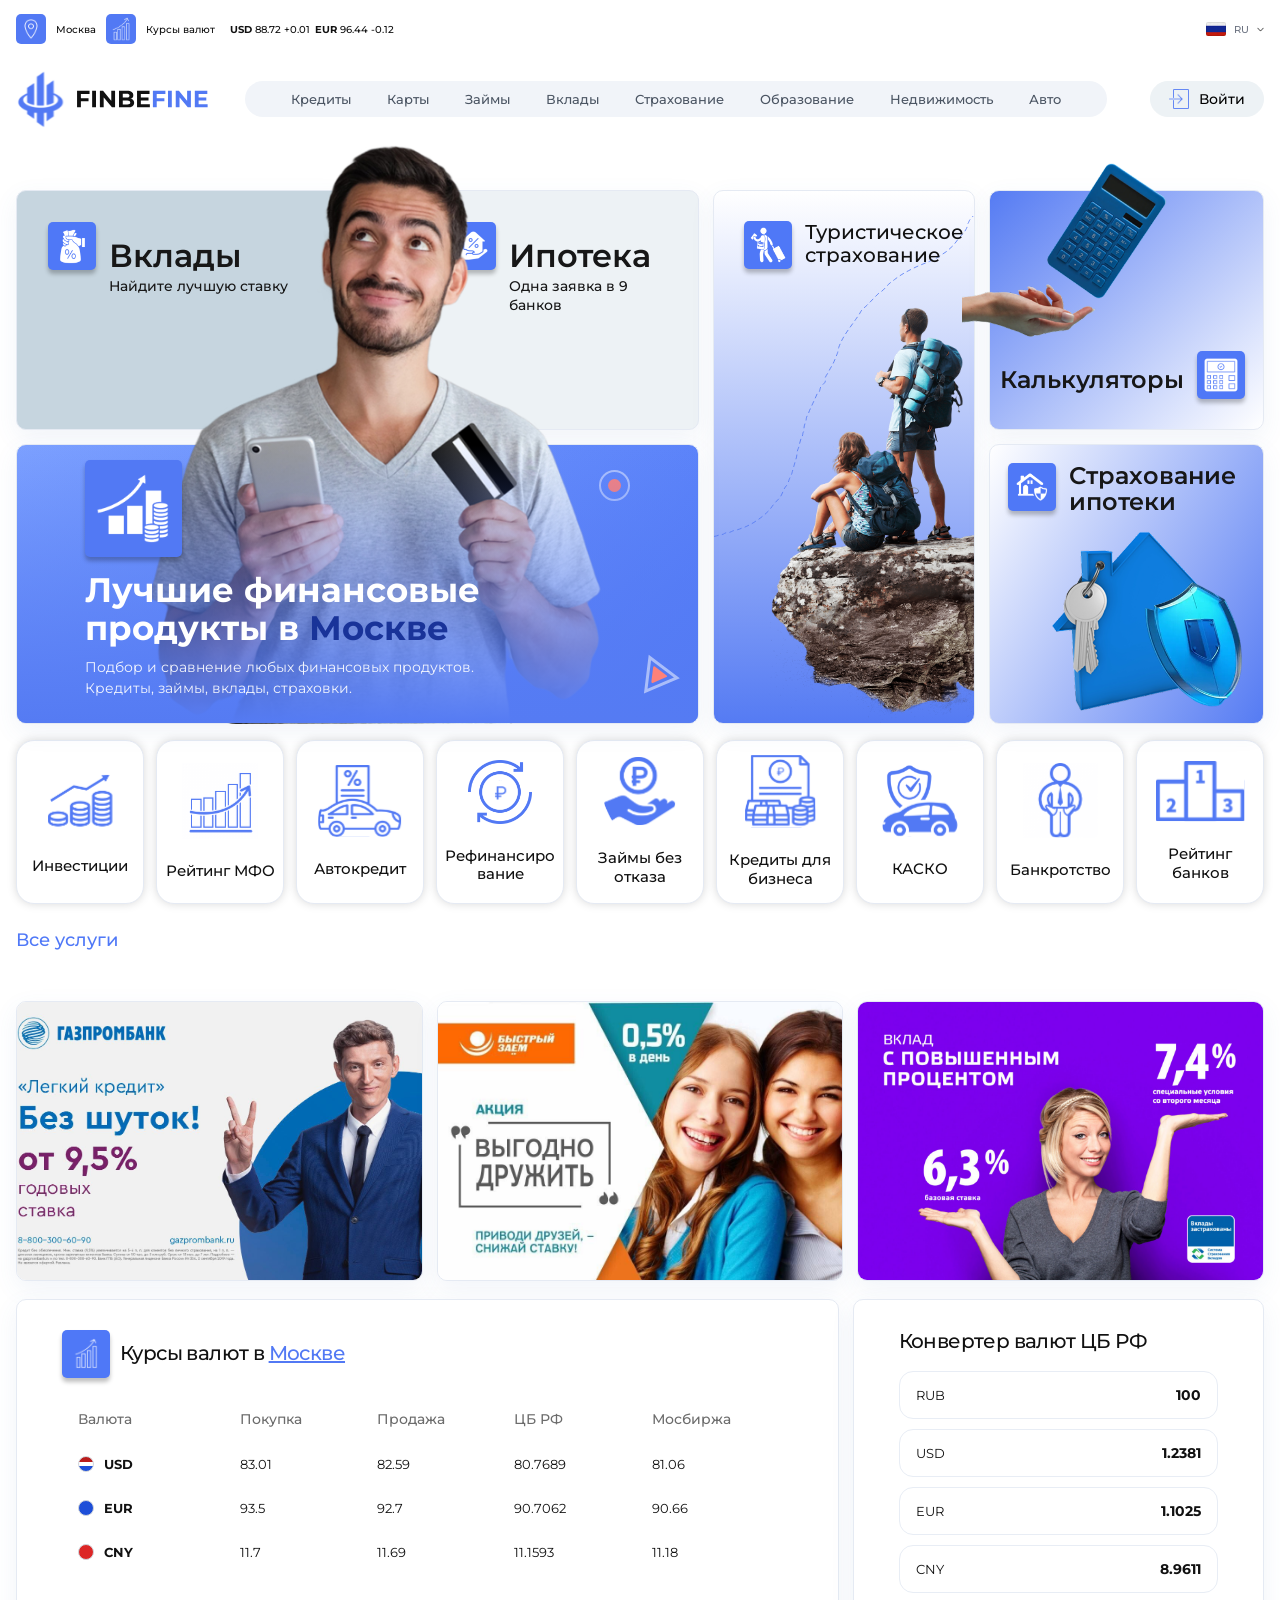
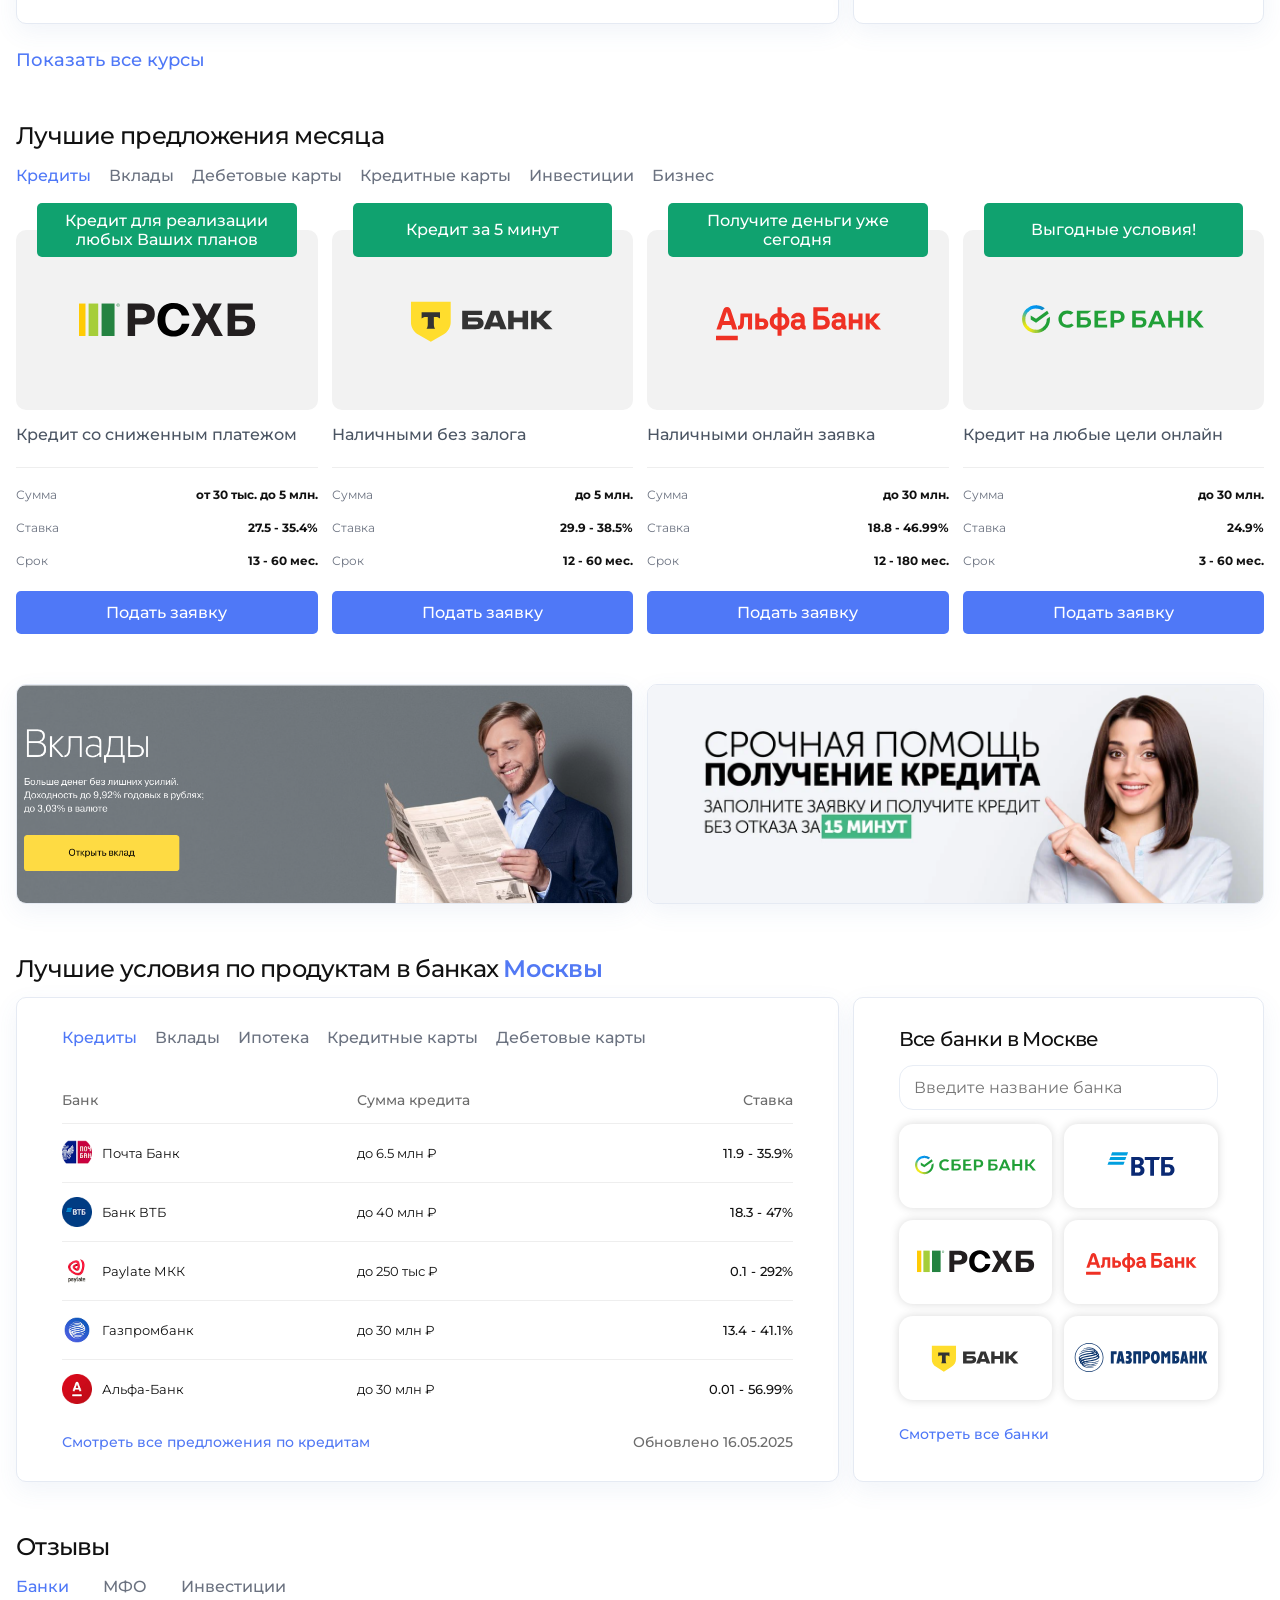
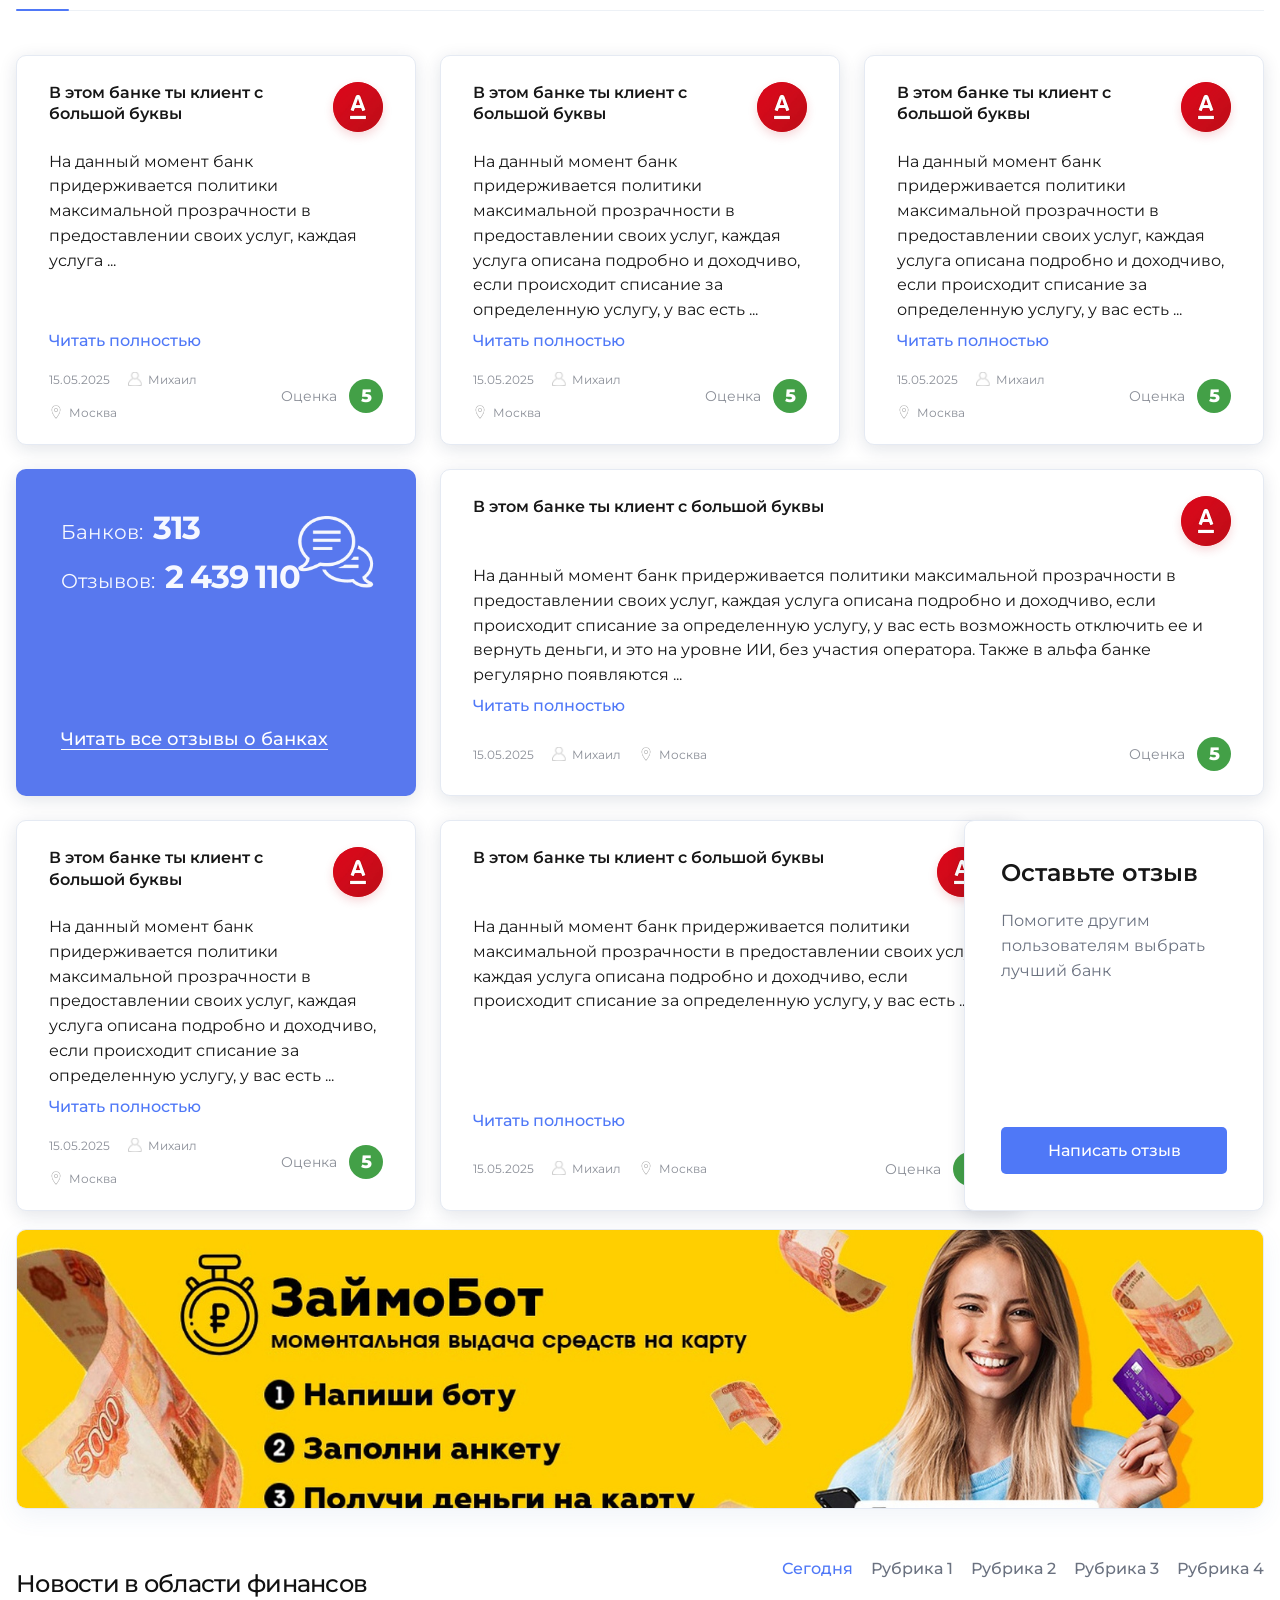
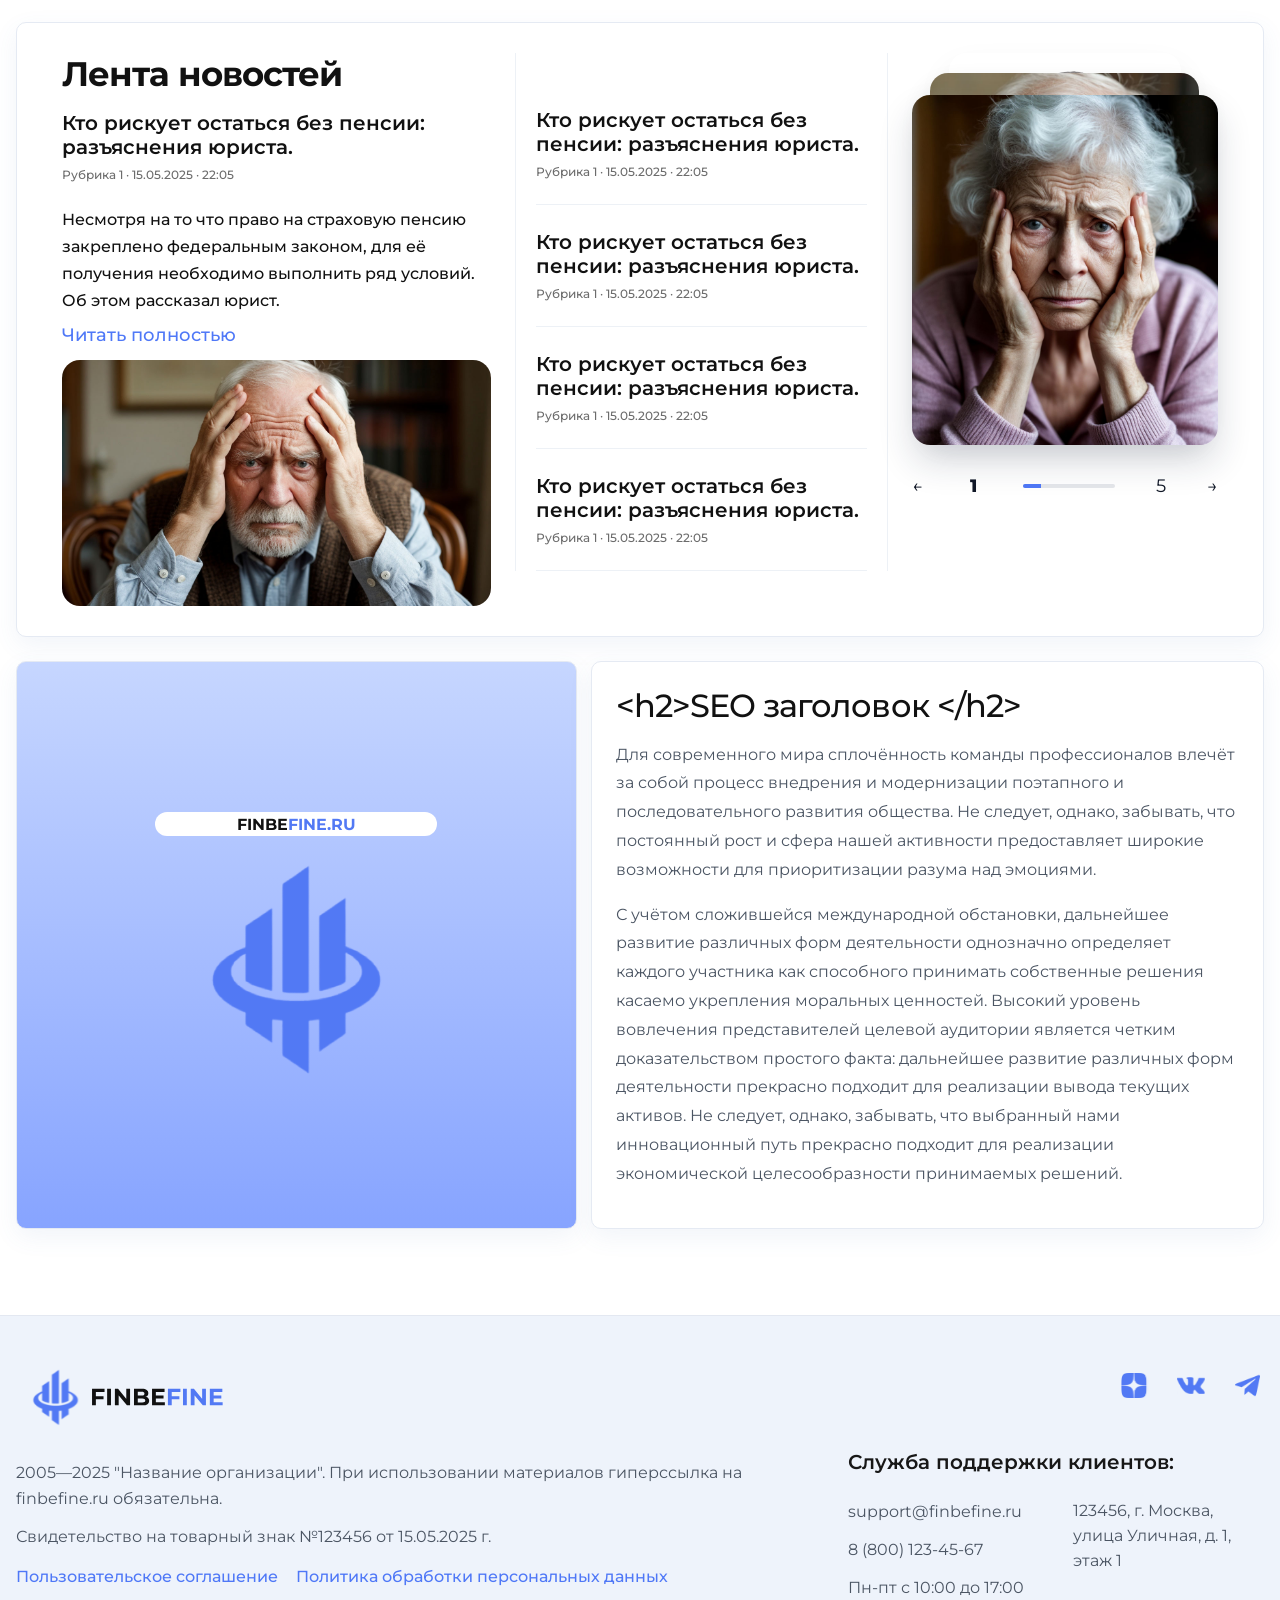
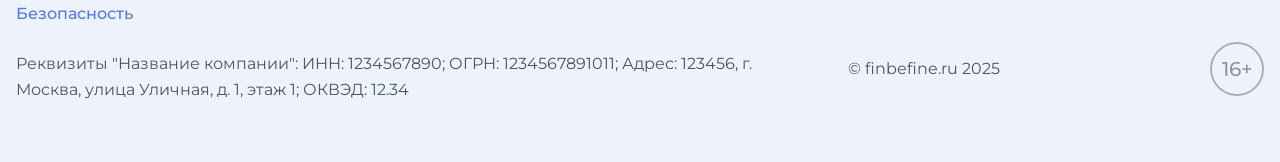
==== commit 091c8381: "Add files via upload" ====
--- a/index.html
+++ b/index.html
@@ -82,6 +82,7 @@
     <a href="insurance.html">Страхование</a>
     <a href="education.html">Образование</a>
     <a href="realty.html">Недвижимость</a>
+    <a href="auto.html">Авто</a>
   </nav>
   <button class="login-btn mobile-login-btn">
     <img src="assets/login.svg" alt="login">
--- a/style.css
+++ b/style.css
@@ -674,7 +674,7 @@
 .credit-leave-review h3 { margin:0; font-size:24px; }
 .credit-leave-review p { margin:0; color:#6b7280; }
 .credit-leave-review .primary-btn { margin:0; }
-.credit-seo { padding:34px 38px; }
+.credit-seo { padding:34px 38px; margin-top: 50px; }
 .credit-seo h2 { margin:0 0 18px; font-size:24px; }
 .credit-seo p { color:#4b5563; line-height:1.75; }
 .credit-question h2 { margin:0 0 18px; font-size:22px; }
@@ -1073,7 +1073,7 @@
 .deposits-page .deposit-bank-line input,
 .deposits-page .deposit-checks,
 .deposits-page .deposit-rate-card { border:1px solid #edf1f6; border-radius:6px; background:#fff; box-shadow:0 2px 12px rgba(18,32,66,.07); }
-.deposits-page .deposit-filter-main .credit-control { min-height:74px; padding:14px 20px 12px; justify-content:flex-start; gap:5px; }
+.deposits-page .deposit-filter-main .credit-control { min-height:74px; padding:14px 20px 12px; justify-content:flex-start; gap:5px; overflow: visible; }
 .deposits-page .deposit-filter-section .credit-control > span { color:#b9b9b9; font-size:12px; line-height:1.15; }
 .deposits-page .deposit-filter-section .credit-control input,
 .deposits-page .deposit-filter-section .credit-control select { color:#171717; font-size:16px; font-weight:400; }
@@ -1095,7 +1095,7 @@
 .deposits-page .deposit-amount-control .credit-amount-range { left:0; right:72px; bottom:-1px; height:4px; }
 .deposits-page .deposit-product-group { min-height:74px; padding:30px 22px 14px; align-items:center; gap:26px; }
 .deposits-page .deposit-product-group > span { top:14px; left:20px; color:#b9b9b9; }
-.deposits-page .deposit-product-group button { flex:0 0 auto; gap:8px; color:#171717!important; font-size:16px; }
+.deposits-page .deposit-product-group button { flex:0 0 auto; gap:8px; color:#171717!important; font-size:16px; margin-right: 20px; }
 .deposits-page .deposit-bank-line { grid-template-columns:68px repeat(4, 178px) minmax(280px, 1fr); gap:12px; margin-top:18px; }
 .deposits-page .deposit-bank-line > span { font-size:18px; font-weight:500; color:#171717; }
 .deposits-page .deposit-bank-line button { min-height:54px; padding:0 20px; color:#171717!important; font-size:18px; }
@@ -1147,7 +1147,7 @@
 .deposits-page .deposit-amount-control { display:grid; grid-template-columns:minmax(0, 1fr) 72px; grid-template-rows:auto 1fr; column-gap:0; padding:13px 0 0 20px!important; overflow:hidden; }
 .deposits-page .deposit-amount-control > span { grid-column:1; grid-row:1; }
 .deposits-page .deposit-amount-control input[type="text"] { grid-column:1; grid-row:2; align-self:start; padding:3px 12px 0 0!important; }
-.deposits-page .deposit-amount-control select { grid-column:2; grid-row:1 / 3; align-self:stretch; height:auto; margin:0; padding:18px 34px 0 17px!important; border-left:1px solid #d8d8d8!important; background-position:right 15px center; }
+.deposits-page .deposit-amount-control select { grid-column:2; grid-row:1 / 3; align-self:stretch; height:auto; margin:0; border-left:1px solid #d8d8d8!important; background-position:right 15px center; }
 .deposits-page .deposit-amount-control .credit-amount-range { left:0; right:72px; bottom:-1px; height:4px; }
 .deposits-page .deposit-amount-control .credit-amount-range::-webkit-slider-thumb { margin-top:-2px; }
 .deposits-page .deposit-filter-main > .credit-control:not(.deposit-amount-control):not(.deposit-product-group) { padding-top:14px; }
@@ -4056,3 +4056,462 @@
     grid-template-columns: 1fr;
   }
 }
+
+/* Auto page */
+.auto-page{padding-bottom:0}.auto-page .container{max-width:1388px}.auto-hero{display:grid;grid-template-columns:minmax(0,1fr) 470px;gap:34px;align-items:center;padding:36px 0 26px}.auto-hero h1{margin:0 0 18px;font-size:45px;line-height:1.08;font-weight:800;letter-spacing:-.045em;color:#15171c}.auto-hero h1 span:last-child{color:#5577f5}.auto-title-icon{width:45px;height:45px;background:#597cf4;border-radius:10px;display:inline-flex;align-items:center;justify-content:center;vertical-align:-6px}.auto-title-icon img{width:28px;height:28px;filter:brightness(0) invert(1)}.auto-hero p{max-width:780px;margin:0;color:#343844;font-size:17px;line-height:1.65}.auto-hero-banner{display:block;border-radius:8px;overflow:hidden}.auto-hero-banner img{display:block;width:100%;height:auto}.auto-filter-section{margin-top:12px}.auto-filter-section h2,.auto-recommend-section h2,.auto-dealer-section h2,.auto-section-row h2{margin:0 0 18px;font-size:27px;letter-spacing:-.035; font-weight: 500;}.auto-filter-card{background:#fff}.auto-filter-grid{display:grid;grid-template-columns:1.12fr 1.12fr 1.12fr 64px;gap:12px}.auto-field{height:62px;border:1px solid #e8ebf1;border-radius:6px;padding:12px 18px;background:#fff;display:flex;flex-direction:column;justify-content:center;position:relative;box-shadow:0 2px 7px rgba(20,34,68,.04)}.auto-field span{font-size:13px;color:#a2a7b1;margin-bottom:0px}.auto-field select,.auto-field input{border:0;outline:0;background:transparent;font:inherit;font-size:16px;color:#373b45;width:100%;appearance:none}.auto-field-select:after{content:'⌄';position:absolute;right:18px;bottom:18px;color:#8d95a5}.auto-split{display:grid;grid-template-columns:1fr 1px 1fr;grid-template-rows:auto auto;column-gap:18px}.auto-split span{grid-column:1/-1}.auto-split i{width:1px;background:#cfd5df;height:28px;align-self:center}.auto-checkbox{align-items:center;flex-direction:row;gap:12px}.auto-checkbox span{font-size:16px;color:#373b45;margin:0}.auto-checkbox input{width:14px}.auto-plus{border:0;border-radius:6px;background:#eef3f8;position:relative}.auto-plus:before,.auto-plus:after{content:'';position:absolute;left:50%;top:50%;width:30px;height:1.5px;background:#2d3340;transform:translate(-50%,-50%)}.auto-plus:after{transform:translate(-50%,-50%) rotate(90deg)}.auto-reset{display:flex;align-items:center;padding:0 18px;color:#5577f5;text-decoration:none;font-weight:500}.auto-filter-actions{display:grid;grid-template-columns:1fr 240px;align-items:center;margin-top:24px}.auto-filter-actions .primary-btn{height:64px;font-size:16px;border-radius:4px}.auto-advanced{display:inline-flex;align-items:center;gap:8px;color:#5577f5;text-decoration:none;font-weight:500}.auto-advanced img{width:12px}.auto-brands-section{margin-top:20px}.auto-brands-grid{display:grid;grid-template-columns:repeat(5,1fr);gap:12px}.auto-brands-grid a,.auto-brands-grid button{height:69px;border:1px solid #e9edf3;border-radius:6px;background:#fff;display:flex;align-items:center;justify-content:center;gap:14px;text-decoration:none;color:#171a20;font-size:20px;font-weight:700;box-shadow:0 2px 8px rgba(20,34,68,.04)}.auto-brands-grid img{max-width:72px;max-height:32px;object-fit:contain}.auto-brands-grid button{font-size:14px;color:#5577f5;font-weight:500;cursor:pointer}.auto-brands-grid button img{width:12px}.auto-slider-section{margin-top:30px}.auto-section-row{display:flex;align-items:center;justify-content:space-between;gap:20px}.auto-section-row a{color:#5577f5;text-decoration:none;font-size:15px}.auto-specials-track{display:grid;grid-auto-flow:column;grid-auto-columns:282px;gap:14px;overflow:hidden}.auto-deal-card{height:296px;border-radius:8px;overflow:hidden;position:relative;background:#a9bdfa}.auto-deal-card img{width:100%;height:236px;object-fit:cover;display:block}.auto-deal-card b{position:absolute;left:13px;bottom:61px;background:#4774ff;color:#fff;border-radius:3px;padding:6px 12px;font-size:15px}.auto-deal-card div{background:#a9bdfa;padding:9px 14px 11px}.auto-deal-card h3{margin:0 0 4px;font-size:15px}.auto-deal-card p{margin:0;color:#24314a;font-size:13px}.auto-recommend-section{margin-top:32px}.auto-catalog-grid{display:grid;grid-template-columns:repeat(4,1fr);gap:30px 18px}.auto-catalog-grid article img{width:100%;aspect-ratio:1.01/1;object-fit:cover;border-radius:8px;display:block;margin-bottom:14px}.auto-catalog-grid h3{font-size:16px;margin:20px 0 8px;font-weight:700}.auto-catalog-grid b{font-size:16px;font-weight:500}.auto-catalog-grid p{margin:7px 0 0;color:#5c6371;font-size:13px}.auto-catalog-grid span{display:inline-block;background:#23b56b;color:#fff;border-radius:12px;font-size:11px;padding:3px 9px;margin-left:7px;vertical-align:1px}.auto-banners-row{display:grid;grid-template-columns:1fr 1fr;gap:16px;margin:34px 0}.auto-banners-row img{width:100%;border-radius:8px;display:block}.auto-dealer-section{margin:24px 0 34px}.auto-dealer-grid{display:grid;grid-template-columns:repeat(4,1fr);gap:14px}.auto-dealer-grid article{height:218px;border-radius:8px;overflow:hidden;background:linear-gradient(135deg,#4f77f7 0%,#91a8ff 52%,#f7f9ff 100%);position:relative;color:#fff;padding:30px 32px}.auto-dealer-grid h3{margin:0 0 4px;font-size:22px}.auto-dealer-grid p{margin:0;font-size:15px}.auto-dealer-grid img{position:absolute;right:-8px;bottom:-55px;width:78%;height:auto}.auto-blog-section{margin-top:22px}.auto-reviews-section{margin-top:34px}
+@media (max-width: 1024px){.auto-hero{grid-template-columns:1fr}.auto-hero-banner{max-width:560px}.auto-filter-grid{grid-template-columns:1fr 1fr}.auto-plus{height:62px}.auto-filter-actions{grid-template-columns:1fr}.auto-brands-grid{grid-template-columns:repeat(3,1fr)}.auto-catalog-grid,.auto-dealer-grid{grid-template-columns:repeat(2,1fr)}}
+@media (max-width: 640px){.auto-hero h1{font-size:34px}.auto-filter-grid,.auto-brands-grid,.auto-catalog-grid,.auto-dealer-grid,.auto-banners-row{grid-template-columns:1fr}.auto-specials-track{grid-auto-columns:82%}.auto-section-row{display:block}.auto-section-row a{display:inline-block;margin-bottom:12px}.auto-dealer-grid article{height:190px}}
+
+/* Auto page refinements */
+.auto-field,
+.auto-plus,
+.auto-brands-grid a,
+.auto-brands-grid button,
+.auto-deal-card,
+.auto-catalog-grid a {
+  transition: box-shadow .2s ease, transform .2s ease, border-color .2s ease, background-color .2s ease;
+}
+
+.auto-field:hover,
+.auto-field:focus-within {
+  border-color: #d9e0ee;
+  box-shadow: 0 10px 26px rgba(31, 45, 78, .10);
+}
+
+.auto-field-select:after { content: none; }
+.auto-field-select select {
+  cursor: pointer;
+  padding-right: 26px;
+  background-image: url('assets/arrow-down.svg');
+  background-repeat: no-repeat;
+  background-position: right 2px center;
+  background-size: 12px 12px;
+}
+
+.auto-plus:hover {
+  background: #e5edf8;
+  box-shadow: 0 10px 24px rgba(31, 45, 78, .10);
+  transform: translateY(-1px);
+}
+
+.auto-brands-grid a,
+.auto-brands-grid button,
+.auto-catalog-grid a,
+.auto-deal-card { cursor: pointer; }
+
+.auto-brands-grid a:hover,
+.auto-brands-grid button:hover {
+  border-color: #dce4f2;
+  box-shadow: 0 12px 28px rgba(31, 45, 78, .12);
+  transform: translateY(-2px);
+}
+
+.auto-specials-slider {
+  position: relative;
+  margin-left: calc((100vw - 100%) / -2);
+  margin-right: calc((100vw - 100%) / -2);
+  padding-left: calc((100vw - 100%) / 2);
+  overflow: hidden;
+}
+
+.auto-specials-viewport {
+  overflow: visible;
+}
+
+.auto-specials-track {
+  display: grid;
+  grid-auto-flow: column;
+  grid-auto-columns: 282px;
+  gap: 14px;
+  width: max-content;
+  overflow: visible;
+  transition: transform .32s ease;
+  will-change: transform;
+}
+
+.auto-deal-card {
+  display: block;
+  text-decoration: none;
+  color: inherit;
+}
+
+.auto-deal-card:hover {
+  box-shadow: 0 16px 32px rgba(31, 45, 78, .16);
+  transform: translateY(-3px);
+}
+
+.auto-deal-card:hover img { filter: saturate(1.05); }
+
+.auto-slider-arrow {
+  position: absolute;
+  z-index: 3;
+  top: 50%;
+  width: 34px;
+  height: 34px;
+  border: 1px solid #e4e8f1;
+  border-radius: 50%;
+  background: #fff;
+  color: #333946;
+  box-shadow: 0 8px 22px rgba(31, 45, 78, .14);
+  cursor: pointer;
+  transform: translateY(-50%);
+  transition: opacity .2s ease, box-shadow .2s ease, transform .2s ease;
+}
+
+.auto-slider-arrow:hover:not(:disabled) {
+  box-shadow: 0 12px 28px rgba(31, 45, 78, .18);
+  transform: translateY(-50%) scale(1.04);
+}
+
+.auto-slider-arrow:disabled { opacity: .45; cursor: default; }
+.auto-slider-arrow--prev { left: calc((100vw - 100%) / 2 - 18px); }
+.auto-slider-arrow--next { right: 22px; }
+
+.auto-catalog-grid a {
+  display: block;
+  color: inherit;
+  text-decoration: none;
+  border-radius: 10px;
+}
+
+.auto-catalog-grid a:hover {
+  transform: translateY(-3px);
+}
+
+.auto-catalog-grid a:hover img {
+  box-shadow: 0 14px 30px rgba(31, 45, 78, .14);
+}
+
+@media (max-width: 640px) {
+  .auto-specials-track { grid-auto-columns: 82vw; }
+  .auto-specials-slider { margin-left: 0; margin-right: 0; padding-left: 0; }
+  .auto-slider-arrow--prev { left: 6px; }
+  .auto-slider-arrow--next { right: 6px; }
+}
+
+
+/* Auto page requested fixes */
+.auto-field-fuel,
+.auto-reset {
+  width: 249px;
+  box-sizing: border-box;
+}
+
+.auto-reset {
+  min-height: 62px;
+  align-self: stretch;
+}
+
+.auto-specials-slider {
+  padding-right: 0;
+}
+
+.auto-specials-viewport {
+  padding: 0 64px 10px 0;
+}
+
+.auto-specials-track {
+  grid-auto-columns: 282px;
+}
+
+.auto-slider-arrow {
+  top: 50%;
+}
+
+.auto-slider-arrow--prev {
+  left: calc((100vw - 100%) / 2 - 18px);
+}
+
+.auto-slider-arrow--next {
+  right: 28px;
+}
+
+@media (min-width: 1440px) {
+  .auto-specials-track {
+    grid-auto-columns: 296px;
+  }
+}
+
+@media (max-width: 1024px) {
+  .auto-field-fuel,
+  .auto-reset {
+    width: auto;
+  }
+}
+
+.auto-field-fuel,
+.auto-reset,
+.auto-field-kpp,
+.auto-field-photo {
+  width: 249px;
+  box-sizing: border-box;
+}
+
+.auto-field-photo,
+.auto-reset {
+  min-height: 62px;
+}
+
+.auto-field-select:after {
+  content: none;
+}
+
+.auto-field-select select {
+  cursor: pointer;
+  padding-right: 26px;
+  background-image: url("assets/arrow-down.svg");
+  background-repeat: no-repeat;
+  background-position: right 2px center;
+  background-size: 12px 12px;
+}
+
+.auto-brands-grid a,
+.auto-brands-grid button,
+.auto-catalog-grid a,
+.auto-deal-card,
+.auto-banners-row a {
+  transition: transform .22s ease, box-shadow .22s ease, border-color .22s ease;
+  cursor: pointer;
+}
+
+.auto-brands-grid a:hover,
+.auto-brands-grid button:hover {
+  transform: translateY(-2px);
+  border-color: #dce4f2;
+  box-shadow: 0 12px 28px rgba(31, 45, 78, .12);
+}
+
+.auto-catalog-grid a {
+  display: block;
+  color: inherit;
+  text-decoration: none;
+  border-radius: 10px;
+}
+
+.auto-catalog-grid a:hover {
+  transform: translateY(-3px);
+}
+
+.auto-catalog-grid a:hover img {
+  box-shadow: 0 14px 30px rgba(31, 45, 78, .14);
+}
+
+.auto-banners-row a {
+  display: block;
+  border-radius: 8px;
+  overflow: hidden;
+}
+
+.auto-banners-row a:hover {
+  transform: translateY(-3px);
+  box-shadow: 0 14px 30px rgba(31, 45, 78, .14);
+}
+
+.auto-specials-slider {
+  position: relative;
+  margin-left: calc((100vw - 100%) / -2);
+  margin-right: calc((100vw - 100%) / -2);
+  padding-left: calc((100vw - 100%) / 2);
+  padding-right: calc((100vw - 100%) / 2);
+  overflow: hidden;
+}
+
+.auto-specials-viewport {
+  overflow: visible;
+  padding: 0 54px 12px 54px;
+  margin: 0 -54px;
+}
+
+.auto-specials-track {
+  display: grid;
+  grid-auto-flow: column;
+  grid-auto-columns: 282px;
+  gap: 14px;
+  width: max-content;
+  overflow: visible;
+  transition: transform .32s ease;
+  will-change: transform;
+}
+
+.auto-deal-card {
+  display: block;
+  color: inherit;
+  text-decoration: none;
+}
+
+.auto-deal-card:hover {
+  transform: translateY(-3px);
+  box-shadow: 0 16px 32px rgba(31, 45, 78, .16);
+}
+
+.auto-slider-arrow {
+  position: absolute;
+  z-index: 3;
+  top: 50%;
+  width: 34px;
+  height: 34px;
+  border: 1px solid #e4e8f1;
+  border-radius: 50%;
+  background: #fff;
+  color: #333946;
+  box-shadow: 0 8px 22px rgba(31, 45, 78, .14);
+  cursor: pointer;
+  transform: translateY(-50%);
+}
+
+.auto-slider-arrow--prev {
+  left: calc((100vw - 100%) / 2 - -40px);
+}
+
+.auto-slider-arrow--next {
+  right: calc((100vw - 100%) / 2 - -40px);
+}
+
+@media (max-width: 1024px) {
+  .auto-field-fuel,
+  .auto-reset,
+  .auto-field-kpp,
+  .auto-field-photo {
+    width: auto;
+  }
+
+  .auto-slider-arrow--prev {
+    left: calc((100vw - 100%) / 2 - -20px);
+  }
+
+  .auto-slider-arrow--next {
+    right: calc((100vw - 100%) / 2 - -20px);
+  }
+}
+
+/* Auto filter final fix */
+.auto-filter-grid {
+  display: grid;
+  grid-template-columns: minmax(0, 1fr) minmax(0, 1fr) minmax(0, .62fr) minmax(0, .62fr) 64px;
+  gap: 12px;
+  align-items: stretch;
+}
+
+/* 1 строка: Марка / Модель / Поколение / плюс */
+.auto-filter-grid > .auto-field:nth-child(1) {
+  grid-column: 1;
+}
+
+.auto-filter-grid > .auto-field:nth-child(2) {
+  grid-column: 2;
+}
+
+.auto-filter-grid > .auto-field:nth-child(3) {
+  grid-column: 3 / 5;
+}
+
+.auto-filter-grid > .auto-plus {
+  grid-column: 5;
+}
+
+/* 2 строка: Цена / Год / КПП / Топливо */
+.auto-filter-grid > .auto-field:nth-child(5) {
+  grid-column: 1;
+}
+
+.auto-filter-grid > .auto-field:nth-child(6) {
+  grid-column: 2;
+}
+
+.auto-filter-grid > .auto-field:nth-child(7) {
+  grid-column: 3;
+}
+
+.auto-filter-grid > .auto-field:nth-child(8) {
+  grid-column: 4 / 6;
+}
+
+/* 3 строка: Объем / Привод / С фото / Сбросить */
+.auto-filter-grid > .auto-field:nth-child(9) {
+  grid-column: 1;
+}
+
+.auto-filter-grid > .auto-field:nth-child(10) {
+  grid-column: 2;
+}
+
+.auto-filter-grid > .auto-checkbox {
+  grid-column: 3;
+}
+
+.auto-filter-grid > .auto-reset {
+  grid-column: 4 / 6;
+}
+
+/* убираем принудительные ширины, из-за них блок уезжал вправо */
+.auto-field-fuel,
+.auto-reset,
+.auto-field-kpp,
+.auto-field-photo,
+.auto-checkbox {
+  width: auto !important;
+  min-width: 0 !important;
+  box-sizing: border-box;
+}
+
+/* С фото — визуально как radio/checkbox с синей точкой */
+.auto-checkbox {
+  display: flex;
+  align-items: center;
+  justify-content: center;
+  flex-direction: row;
+  gap: 12px;
+  padding: 0 18px;
+  cursor: pointer;
+}
+
+.auto-checkbox span {
+  margin: 0;
+  font-size: 16px;
+  color: #373b45;
+}
+
+.auto-checkbox input {
+  position: absolute;
+  opacity: 0;
+  pointer-events: none;
+}
+
+.auto-checkbox i {
+  width: 16px;
+  height: 16px;
+  border: 1px solid #dfe4ec;
+  border-radius: 50%;
+  background: #fff;
+  box-shadow: 0 2px 8px rgba(20, 34, 68, .14);
+  position: relative;
+  flex: 0 0 auto;
+}
+
+.auto-checkbox input:checked + i::after {
+  content: "";
+  position: absolute;
+  left: 50%;
+  top: 50%;
+  width: 6px;
+  height: 6px;
+  border-radius: 50%;
+  background: #5577f5;
+  transform: translate(-50%, -50%);
+}
+
+@media (max-width: 980px) {
+  .auto-filter-grid {
+    grid-template-columns: repeat(2, minmax(0, 1fr));
+  }
+
+  .auto-filter-grid > * {
+    grid-column: auto !important;
+  }
+}
+
+@media (max-width: 640px) {
+  .auto-filter-grid {
+    grid-template-columns: 1fr;
+  }
+}
